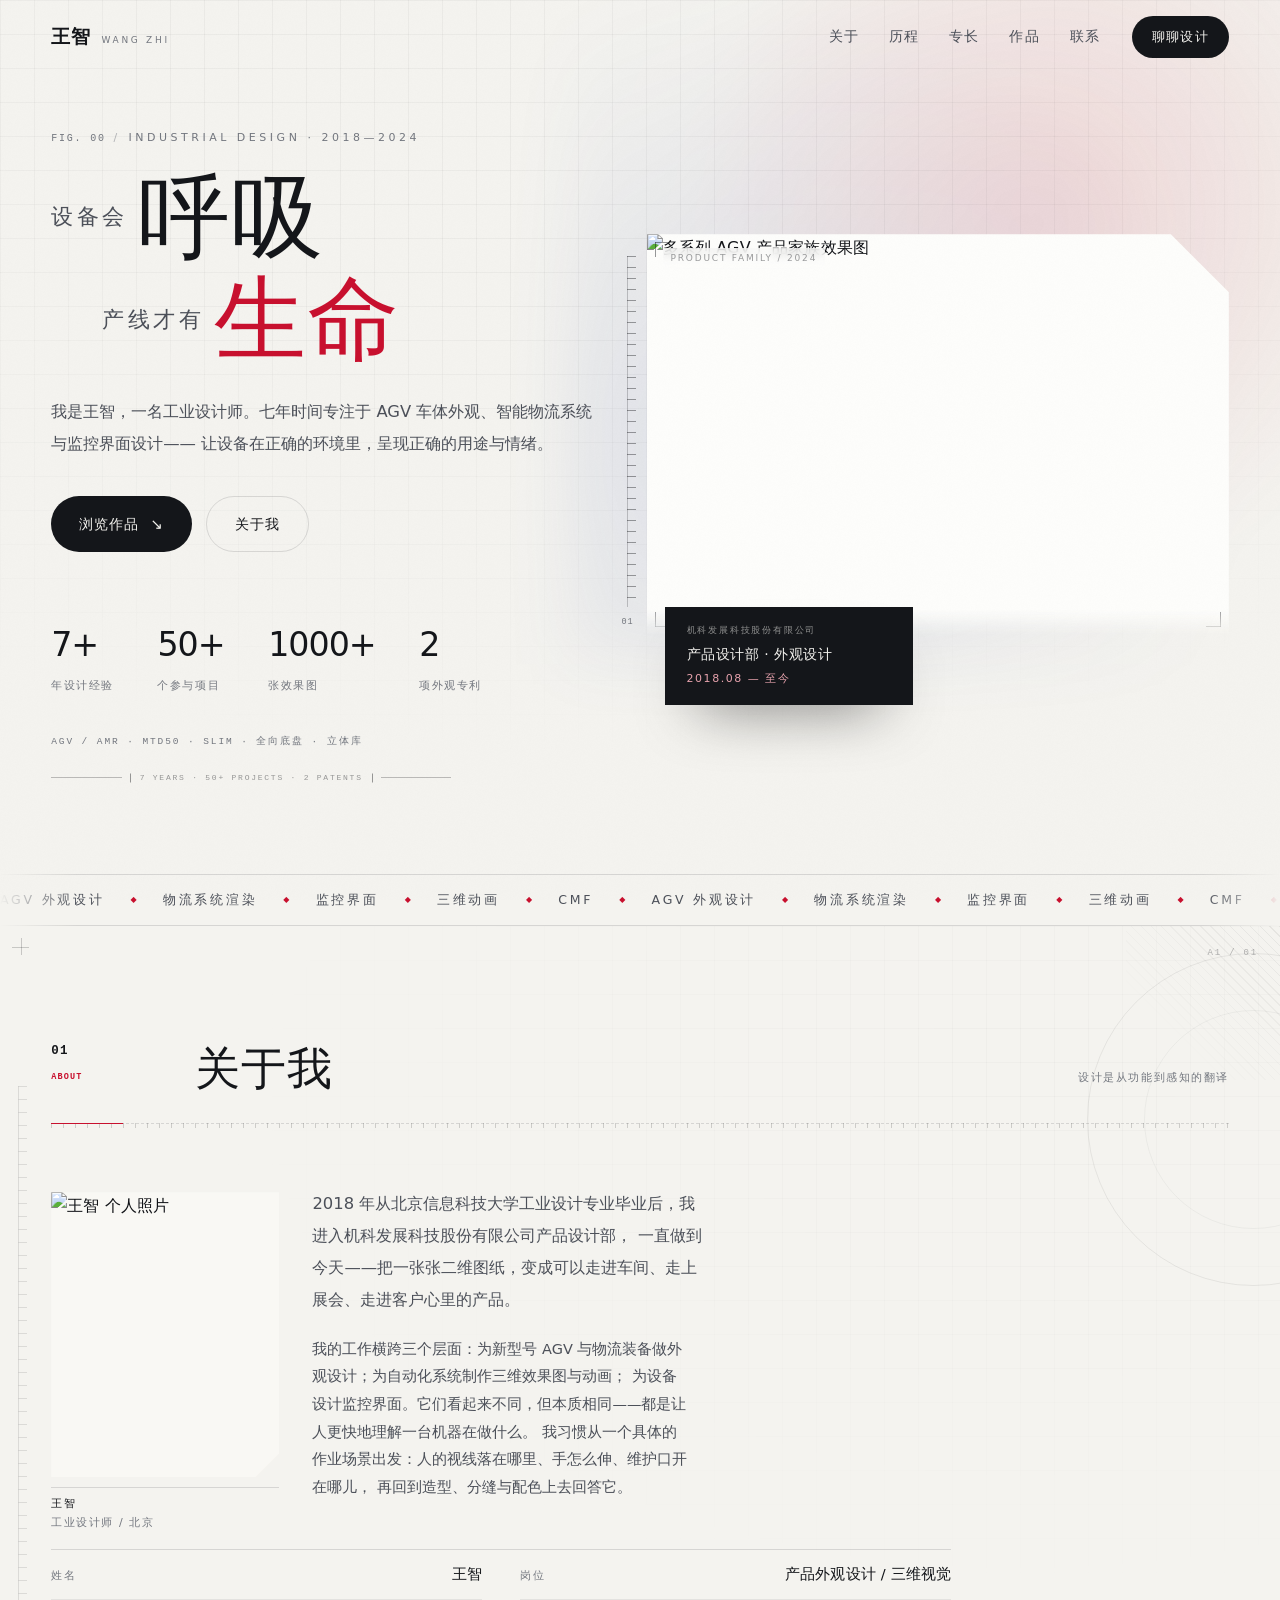
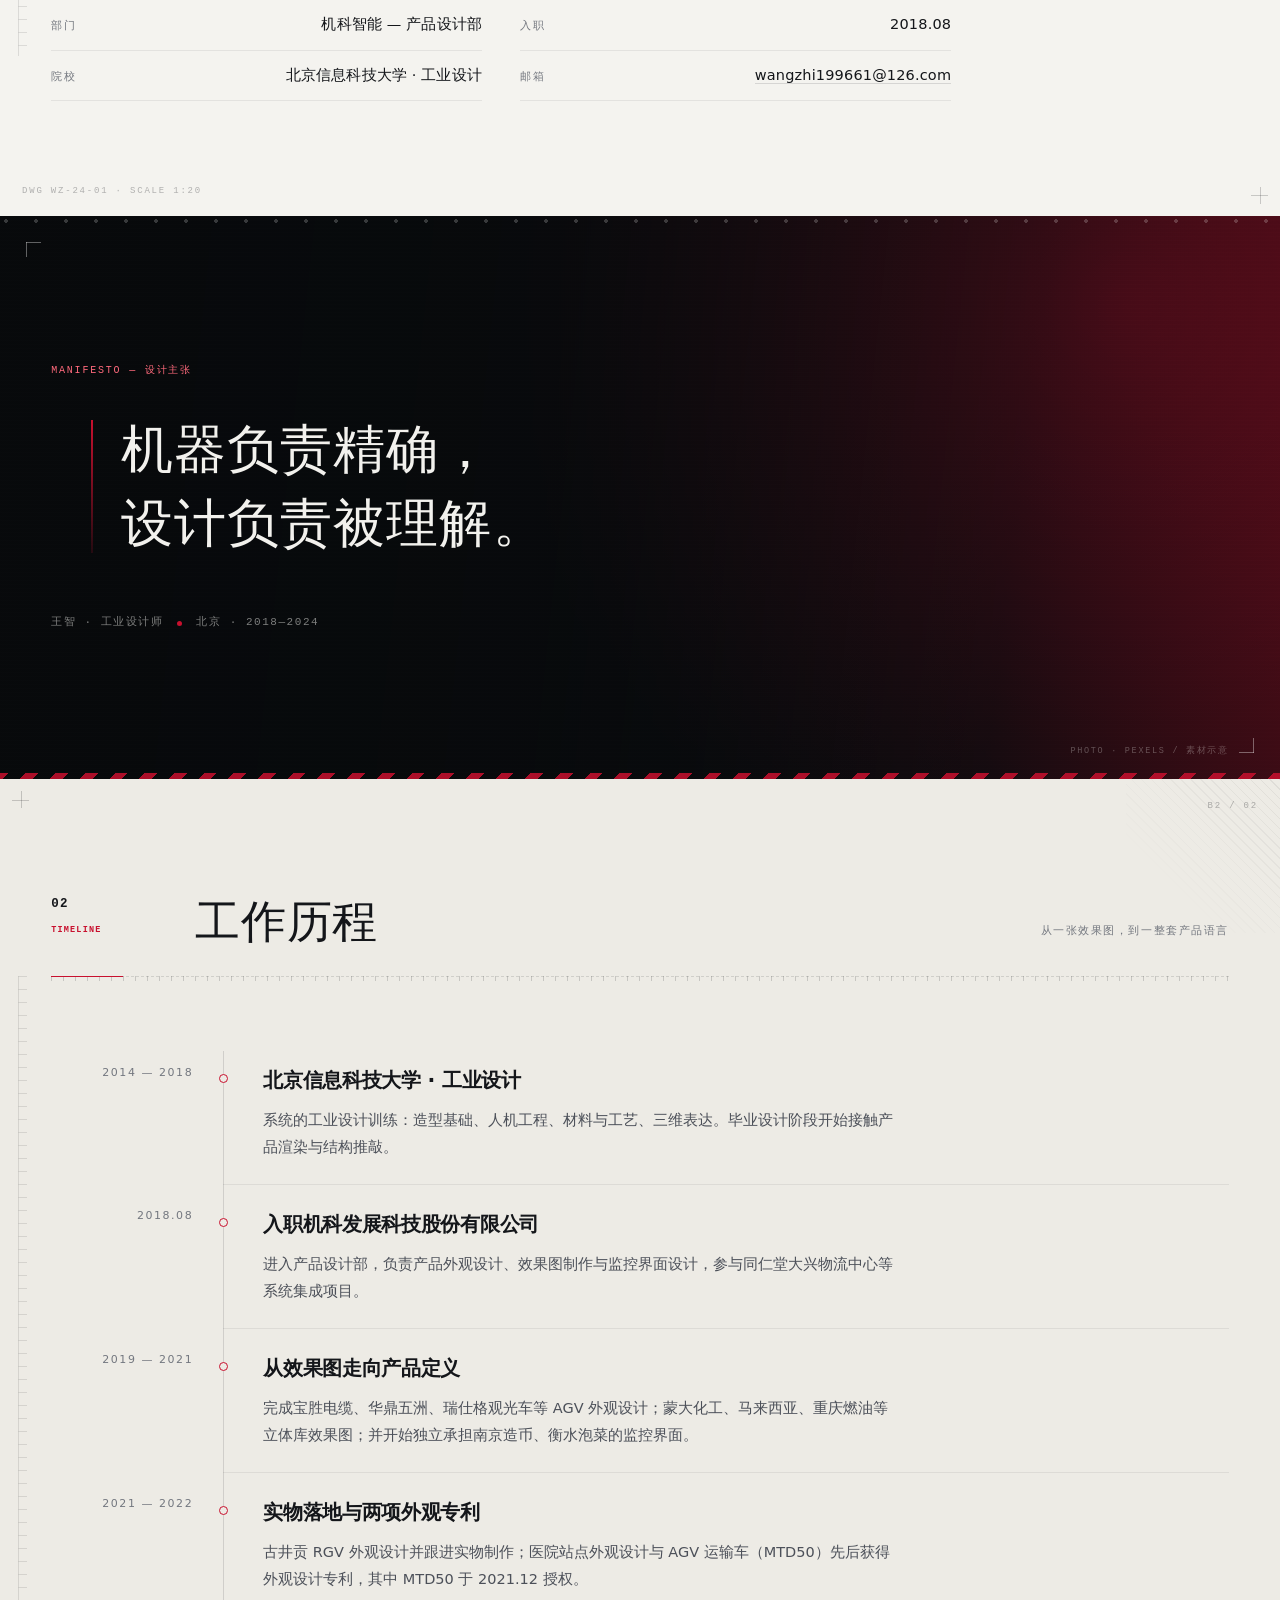
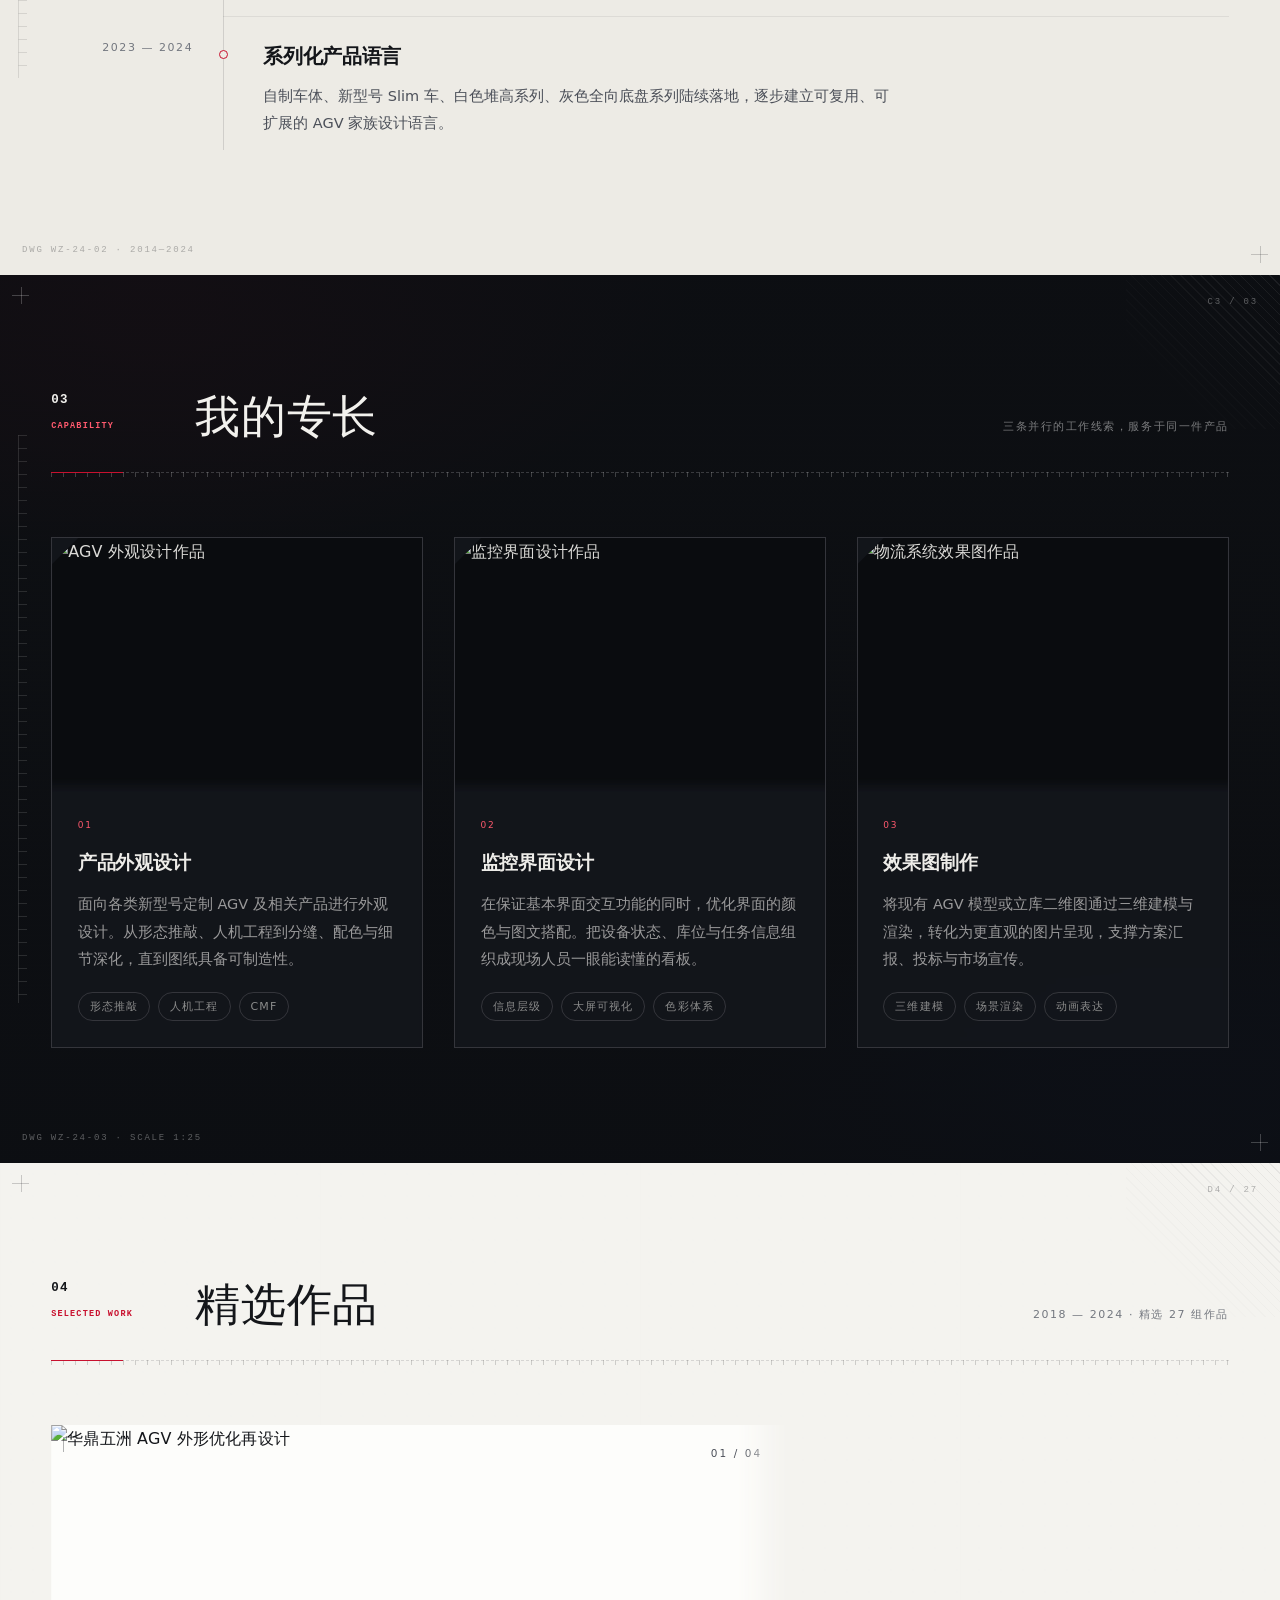
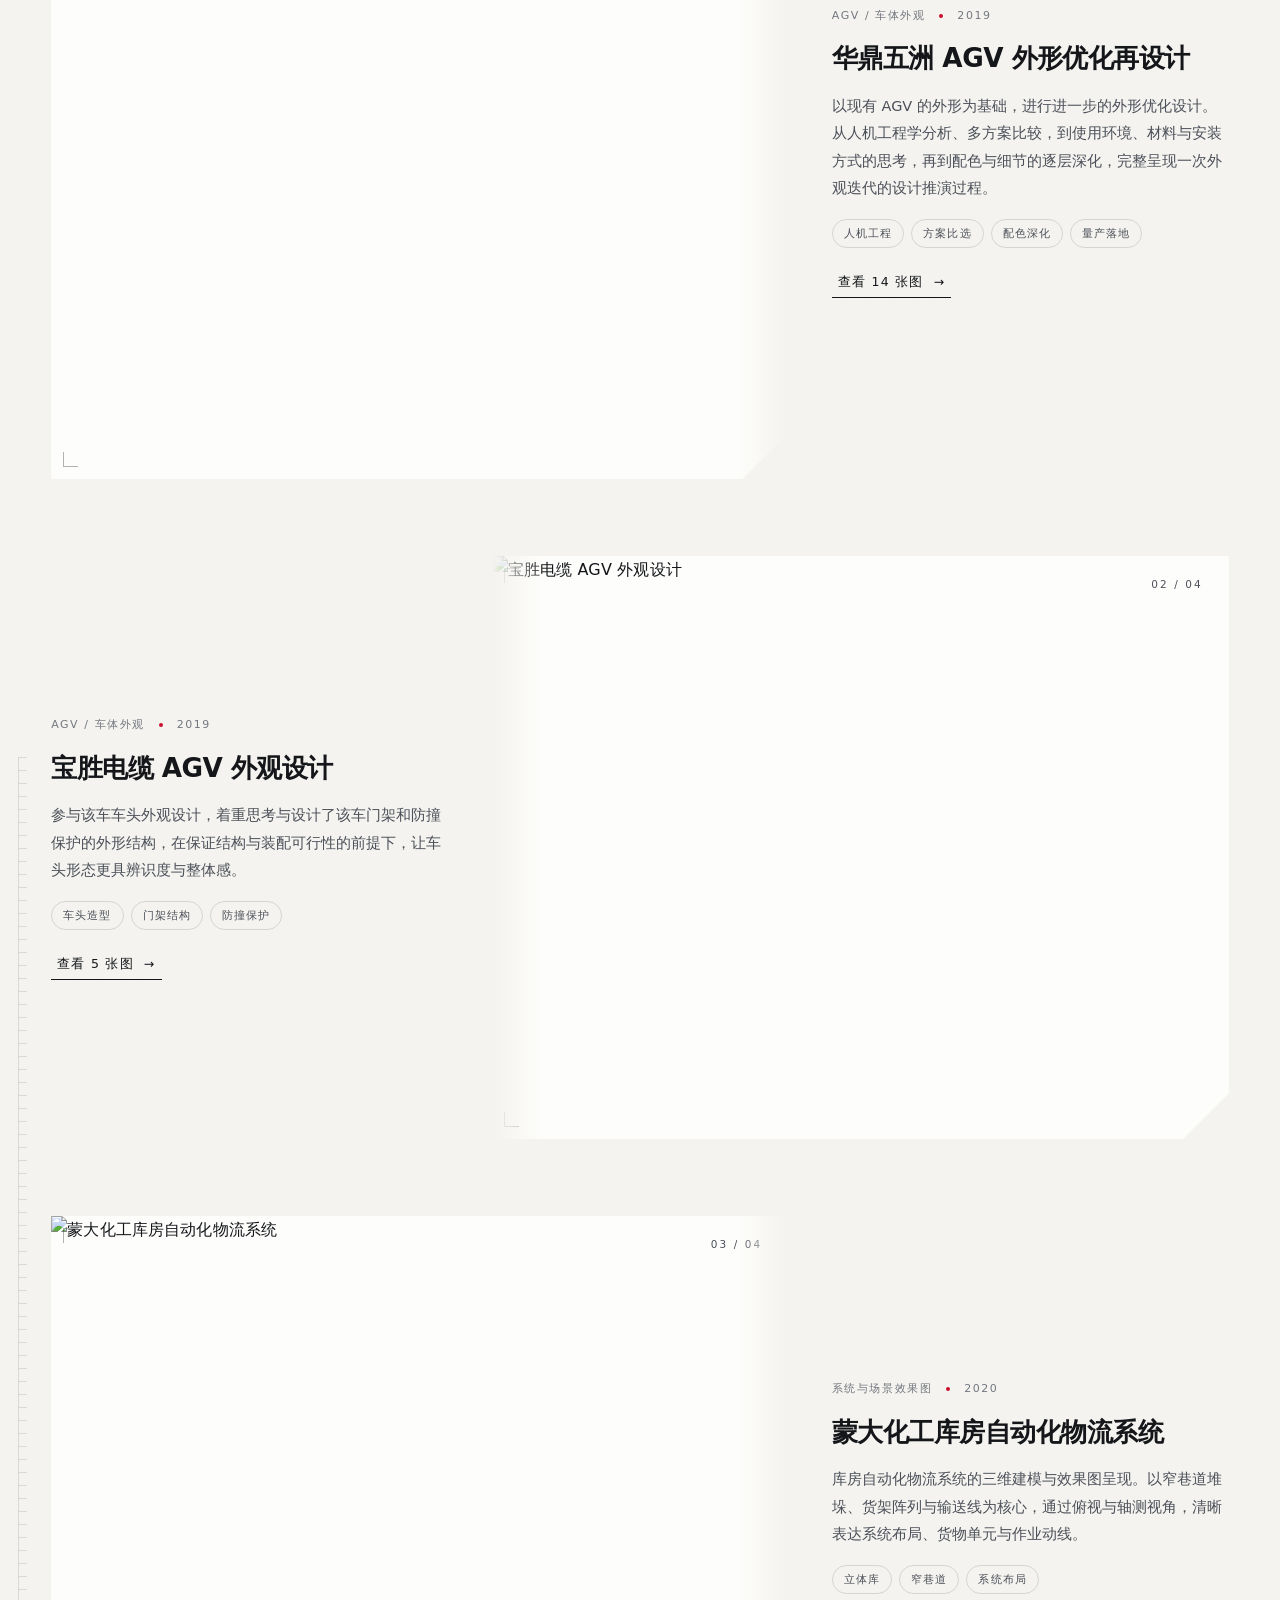
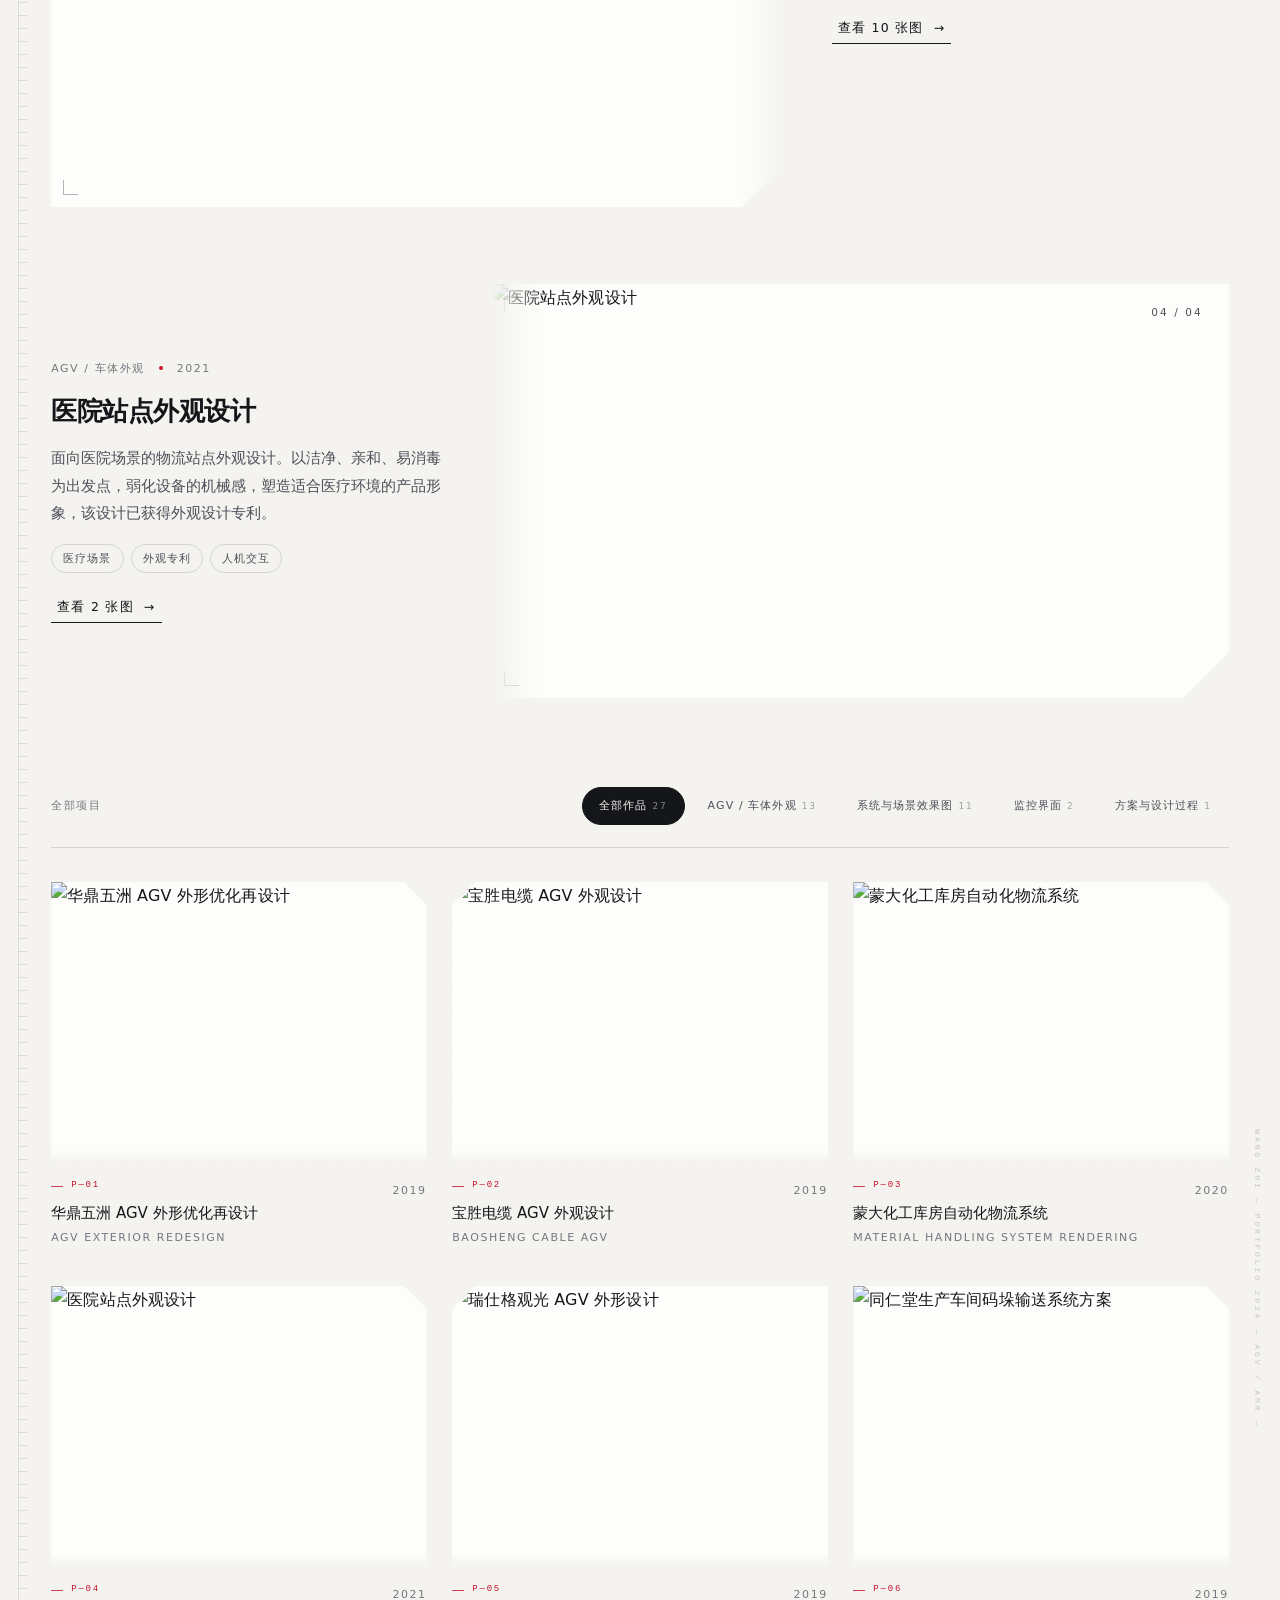
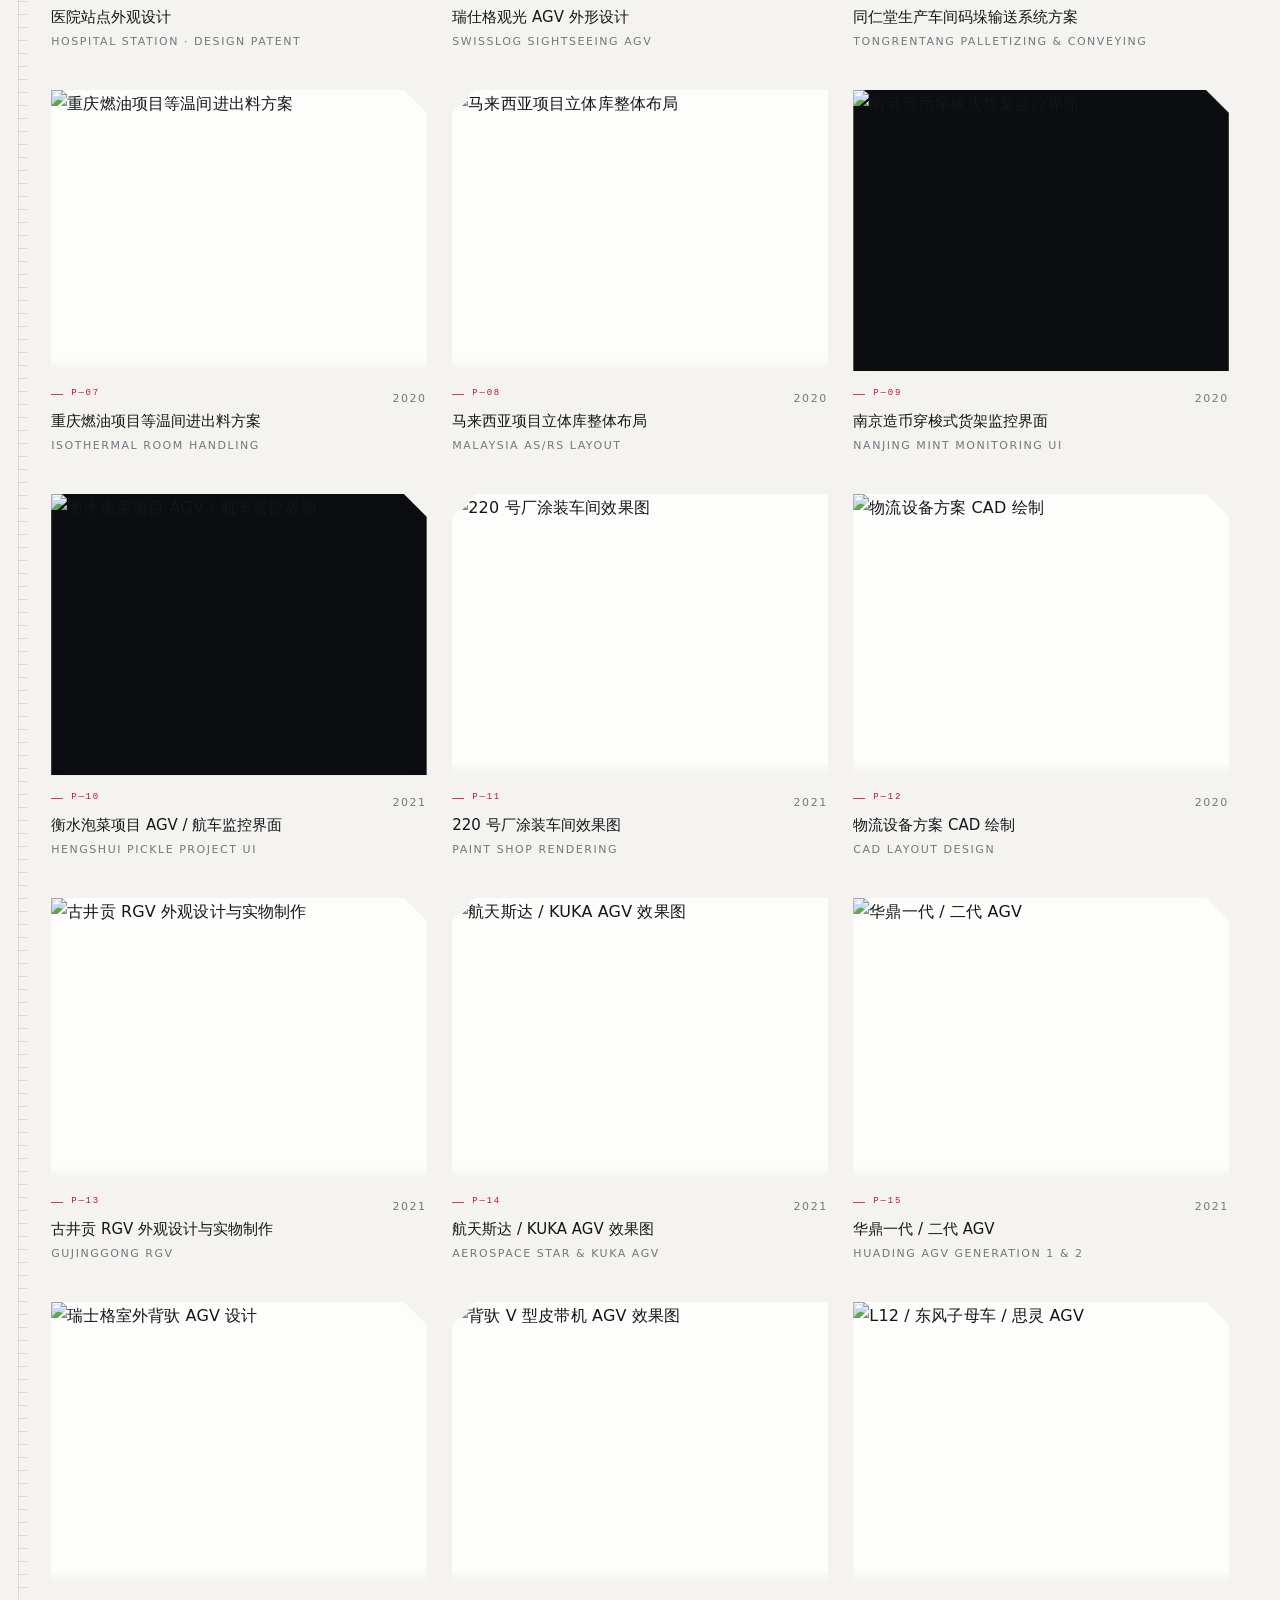
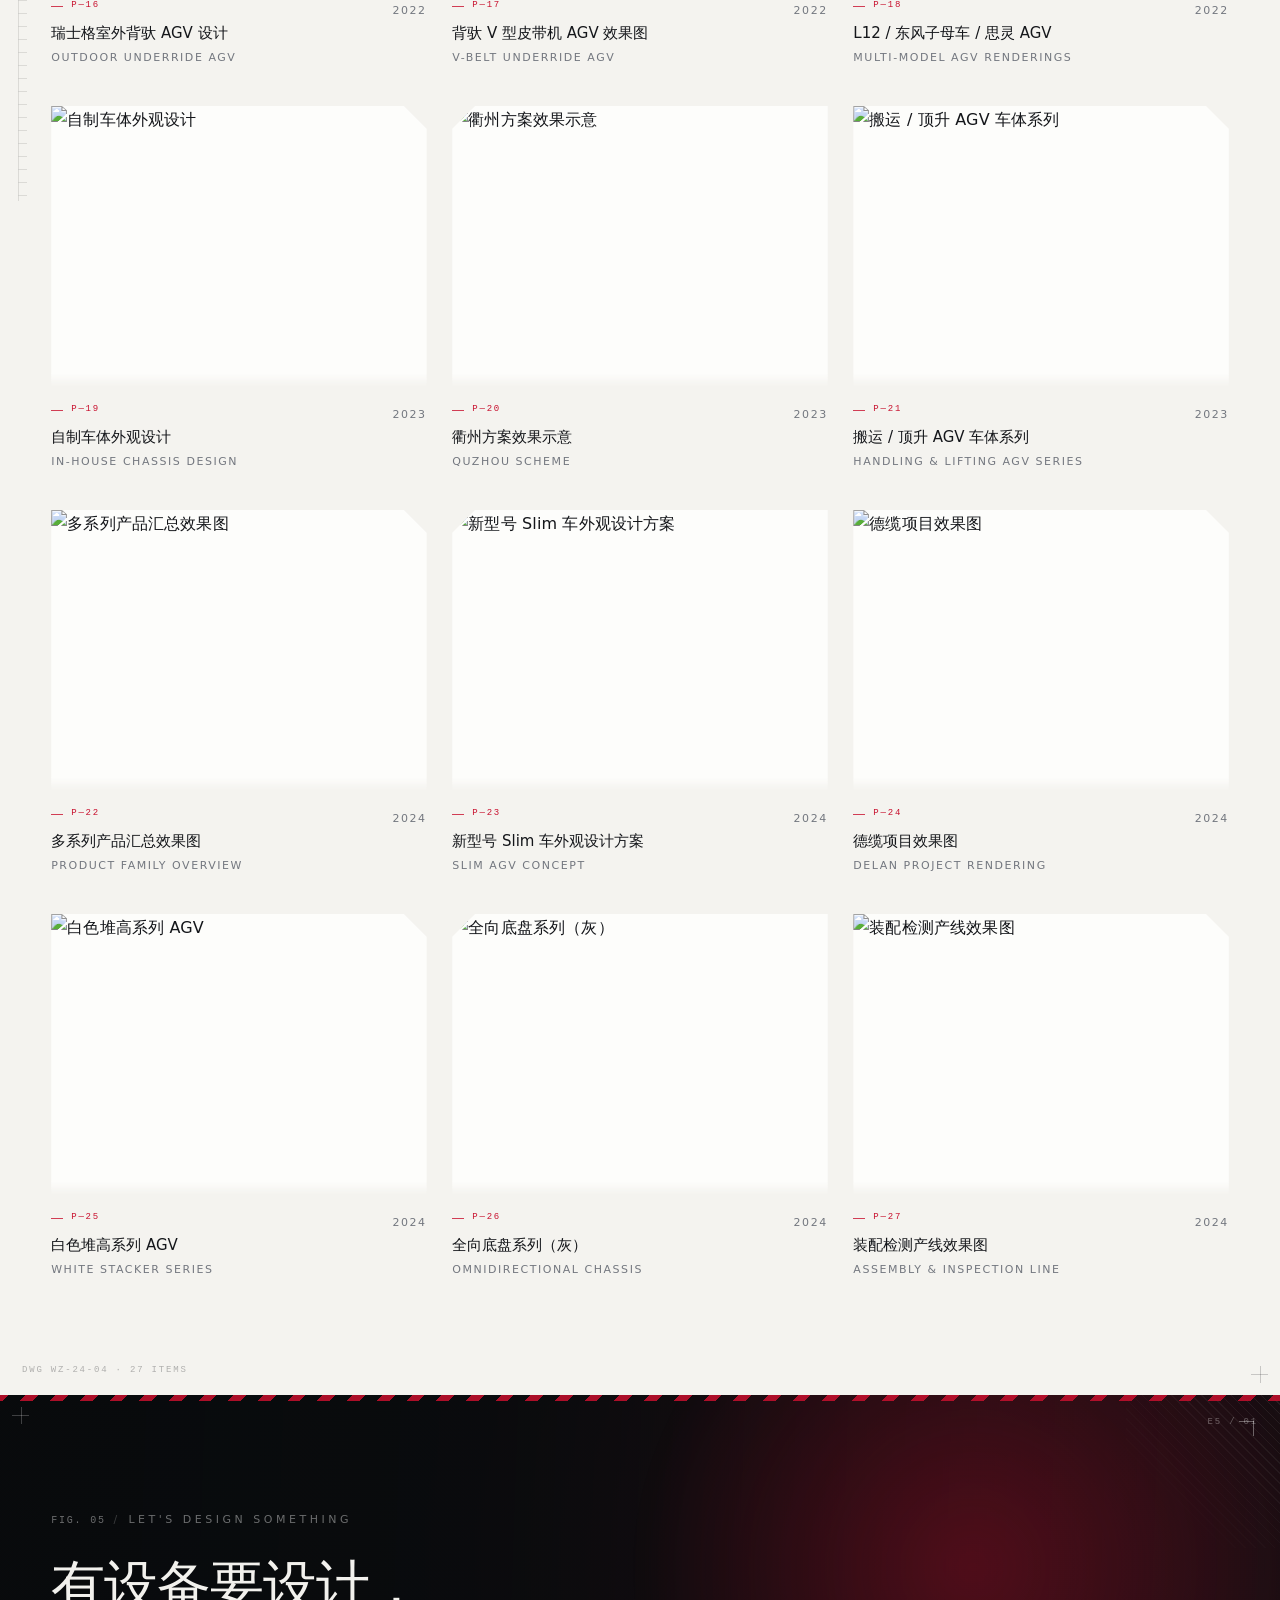
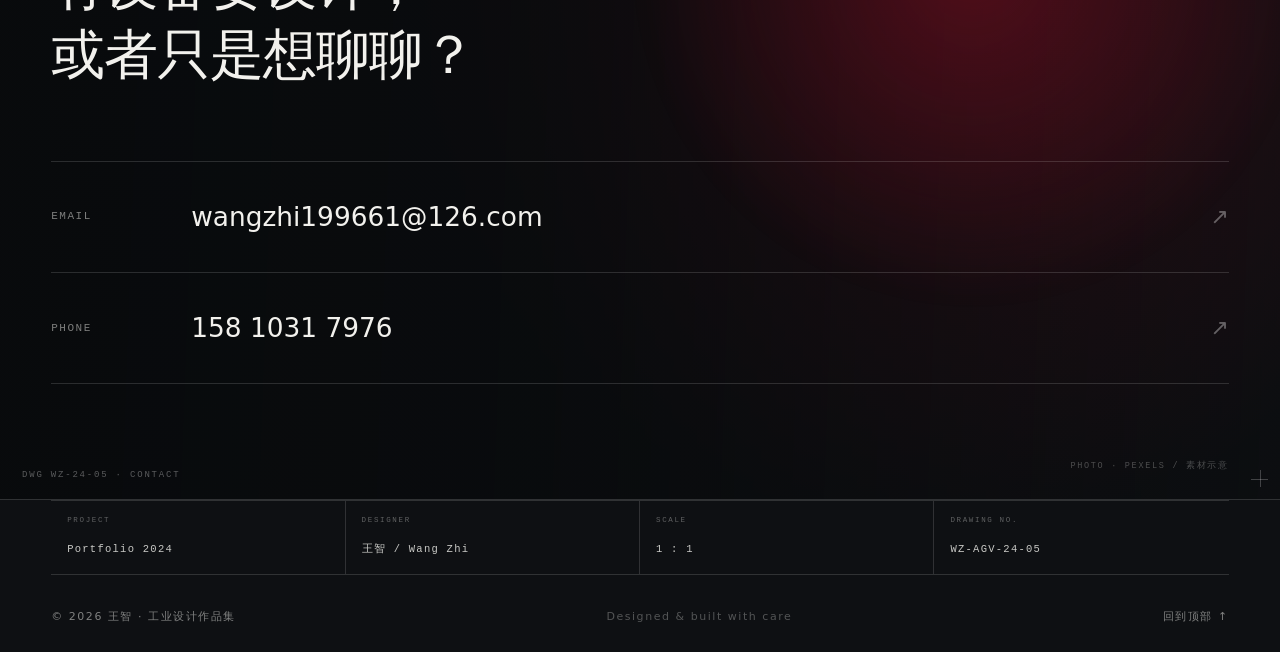
==== index.html @ a96cea94 "Add files via upload" ====
<!DOCTYPE html>
<html lang="zh-CN">
<head>
<meta charset="UTF-8" />
<meta name="viewport" content="width=device-width, initial-scale=1.0" />
<title>王智 · 工业设计作品集 | WANG ZHI PORTFOLIO</title>
<meta name="description" content="王智 — 工业设计 / AGV 产品外观设计 / 监控界面 / 三维效果图。2018—2024 年作品精选。" />
<meta name="theme-color" content="#F4F3EF" />
<meta name="color-scheme" content="light" />
<link rel="icon" href="assets/favicon.svg" type="image/svg+xml" />
<meta property="og:title" content="王智 · 工业设计作品集" />
<meta property="og:description" content="AGV 与智能物流装备的外观设计、监控界面与三维视觉表达。2018—2024 作品精选。" />
<meta property="og:type" content="website" />
<meta property="og:image" content="assets/img/hero.webp" />
<script type="application/ld+json">
{
  "@context": "https://schema.org",
  "@type": "Person",
  "name": "王智",
  "alternateName": "Wang Zhi",
  "jobTitle": "工业设计师",
  "email": "mailto:wangzhi199661@126.com",
  "telephone": "+86-158-1031-7976",
  "address": { "@type": "PostalAddress", "addressLocality": "北京", "addressCountry": "CN" },
  "alumniOf": "北京信息科技大学 工业设计",
  "worksFor": { "@type": "Organization", "name": "机科发展科技股份有限公司" },
  "knowsAbout": ["工业设计", "AGV 外观设计", "智能物流系统", "监控界面设计", "三维渲染"]
}
</script>
<link rel="preload" as="image" href="assets/img/hero.webp" />
<link rel="preload" as="font" type="font/woff2" href="assets/fonts/mashan-subset.woff2" crossorigin />
<link rel="stylesheet" href="styles.css?v=26" />
</head>
<body>

<a class="skip-link" href="#work">跳到作品</a>

<div class="progress" aria-hidden="true"><span id="progressBar"></span></div>

<!-- ================= NAV ================= -->
<header class="nav" id="nav">
  <div class="nav__inner">
    <a class="brand" href="#top" aria-label="王智 作品集 首页">
      <span class="brand__cn">王智</span>
      <span class="brand__en">WANG&nbsp;ZHI</span>
    </a>
    <nav class="nav__links" id="navLinks" aria-label="主导航">
      <a href="#about" data-nav>关于</a>
      <a href="#timeline" data-nav>历程</a>
      <a href="#capability" data-nav>专长</a>
      <a href="#work" data-nav>作品</a>
      <a href="#contact" data-nav>联系</a>
    </nav>
    <a class="nav__cta" href="mailto:wangzhi199661@126.com">聊聊设计</a>
    <button class="burger" id="burger" aria-label="打开菜单" aria-expanded="false" aria-controls="navLinks">
      <span></span><span></span>
    </button>
  </div>
</header>

<main id="top">

<!-- ================= HERO ================= -->
<section class="hero" id="hero">
  <div class="hero__glow" aria-hidden="true"></div>
  <div class="hero__blueprint" aria-hidden="true"></div>
  <div class="hero__grid container">
    <div class="hero__head">
      <p class="eyebrow reveal"><span class="mono">FIG. 00</span><span class="eyebrow__sep">/</span>Industrial Design · 2018—2024</p>
      <h1 class="hero__title reveal">
        <span class="hero__row">
          <span class="hero__small">设备会</span><span class="hero__big">呼吸</span>
        </span>
        <span class="hero__row hero__row--2">
          <span class="hero__small">产线才有</span><span class="hero__big hero__big--red">生命</span>
        </span>
      </h1>
    </div>

    <div class="hero__visual">
      <div class="hero__ruler" aria-hidden="true"></div>
      <div class="hero__frame reveal">
        <img src="assets/img/hero.webp" alt="多系列 AGV 产品家族效果图" fetchpriority="high" />
        <span class="hero__frameTag">Product Family / 2024</span>
        <span class="tick tick--tl" aria-hidden="true"></span>
        <span class="tick tick--bl" aria-hidden="true"></span>
        <span class="tick tick--br" aria-hidden="true"></span>
      </div>
      <div class="hero__card reveal">
        <span class="hero__cardTop">机科发展科技股份有限公司</span>
        <span class="hero__cardMain">产品设计部 · 外观设计</span>
        <span class="hero__cardBottom">2018.08 — 至今</span>
      </div>
    </div>

    <div class="hero__rest">
      <p class="hero__lead reveal">
        我是王智，一名工业设计师。七年时间专注于 AGV 车体外观、智能物流系统与监控界面设计——
        让设备在正确的环境里，呈现正确的用途与情绪。
      </p>
      <div class="hero__actions reveal">
        <a class="btn btn--solid" href="#work">浏览作品 <span class="btn__arrow">↘</span></a>
        <a class="btn btn--ghost" href="#about">关于我</a>
      </div>
      <dl class="hero__stats reveal">
        <div><dt>年设计经验</dt><dd data-count="7" data-plus="1">0</dd></div>
        <div><dt>个参与项目</dt><dd data-count="50" data-plus="1">0</dd></div>
        <div><dt>张效果图</dt><dd data-count="1000" data-plus="1">0</dd></div>
        <div><dt>项外观专利</dt><dd data-count="2">0</dd></div>
      </dl>
      <p class="hero__spec reveal mono">AGV / AMR · MTD50 · SLIM · 全向底盘 · 立体库</p>
      <div class="dim reveal" aria-hidden="true">
        <span class="mono">7 Years · 50+ Projects · 2 Patents</span>
      </div>
    </div>
  </div>

  <div class="hero__marquee" aria-hidden="true">
    <div class="marquee__track">
      <span>AGV 外观设计</span><i>◆</i><span>物流系统渲染</span><i>◆</i><span>监控界面</span><i>◆</i><span>三维动画</span><i>◆</i><span>CMF</span><i>◆</i>
      <span>AGV 外观设计</span><i>◆</i><span>物流系统渲染</span><i>◆</i><span>监控界面</span><i>◆</i><span>三维动画</span><i>◆</i><span>CMF</span><i>◆</i>
    </div>
  </div>
</section>

<!-- ================= ABOUT ================= -->
<section class="section about" id="about">
  <div class="tech" aria-hidden="true">
    <span class="tech__ruler"></span>
    <span class="tech__reg tech__reg--tl"></span>
    <span class="tech__reg tech__reg--br"></span>
    <span class="tech__hatch"></span>
    <span class="tech__zone">A1 / 01</span>
    <span class="tech__dwg">DWG WZ-24-01 · SCALE 1:20</span>
  </div>
  <div class="container">
    <header class="sec-head reveal">
      <span class="sec-head__idx"><b>01</b>About</span>
      <h2>关于我</h2>
      <p class="sec-head__sub">设计是从功能到感知的翻译</p>
    </header>

    <div class="about__body">
      <figure class="about__portrait reveal">
        <img src="assets/img/portrait.webp" alt="王智 个人照片" width="1200" height="1500" loading="lazy" />
        <figcaption class="about__portraitCap">
          <span>王智</span>
          <span>工业设计师 / 北京</span>
        </figcaption>
      </figure>

      <p class="about__lead reveal">
        2018 年从北京信息科技大学工业设计专业毕业后，我进入机科发展科技股份有限公司产品设计部，
        一直做到今天——把一张张二维图纸，变成可以走进车间、走上展会、走进客户心里的产品。
      </p>

      <p class="about__text reveal">
        我的工作横跨三个层面：为新型号 AGV 与物流装备做外观设计；为自动化系统制作三维效果图与动画；
        为设备设计监控界面。它们看起来不同，但本质相同——都是让人更快地理解一台机器在做什么。
        我习惯从一个具体的作业场景出发：人的视线落在哪里、手怎么伸、维护口开在哪儿，
        再回到造型、分缝与配色上去回答它。
      </p>

      <dl class="about__facts reveal">
        <div><dt>姓名</dt><dd>王智</dd></div>
        <div><dt>岗位</dt><dd>产品外观设计 / 三维视觉</dd></div>
        <div><dt>部门</dt><dd>机科智能 — 产品设计部</dd></div>
        <div><dt>入职</dt><dd>2018.08</dd></div>
        <div><dt>院校</dt><dd>北京信息科技大学 · 工业设计</dd></div>
        <div><dt>邮箱</dt><dd><a href="mailto:wangzhi199661@126.com">wangzhi199661@126.com</a></dd></div>
      </dl>
    </div>
  </div>
</section>

<!-- ================= MANIFESTO BAND ================= -->
<section class="band" id="manifesto" aria-label="设计主张">
  <div class="band__bg" aria-hidden="true"></div>
  <div class="band__veil" aria-hidden="true"></div>
  <div class="band__scan" aria-hidden="true"></div>
  <div class="band__rivets" aria-hidden="true"></div>
  <div class="container band__inner">
    <p class="band__label mono reveal">Manifesto — 设计主张</p>
    <blockquote class="reveal">
      机器负责精确，<br />设计负责被理解。
    </blockquote>
    <div class="band__meta reveal">
      <span>王智 · 工业设计师</span>
      <span class="band__dot" aria-hidden="true"></span>
      <span>北京 · 2018—2024</span>
    </div>
  </div>
  <span class="tick tick--tl tick--light" aria-hidden="true"></span>
  <span class="tick tick--br tick--light" aria-hidden="true"></span>
  <div class="hazard" aria-hidden="true"></div>
  <p class="band__credit">PHOTO · PEXELS / 素材示意</p>
</section>

<!-- ================= TIMELINE ================= -->
<section class="section timeline" id="timeline">
  <div class="tech" aria-hidden="true">
    <span class="tech__ruler"></span>
    <span class="tech__reg tech__reg--tl"></span>
    <span class="tech__reg tech__reg--br"></span>
    <span class="tech__hatch"></span>
    <span class="tech__zone">B2 / 02</span>
    <span class="tech__dwg">DWG WZ-24-02 · 2014—2024</span>
  </div>
  <div class="timeline__bg" aria-hidden="true"></div>
  <div class="container">
    <header class="sec-head reveal">
      <span class="sec-head__idx"><b>02</b>Timeline</span>
      <h2>工作历程</h2>
      <p class="sec-head__sub">从一张效果图，到一整套产品语言</p>
    </header>

    <ol class="tl">
      <li class="tl__item reveal">
        <span class="tl__year">2014 — 2018</span>
        <div class="tl__body">
          <h3>北京信息科技大学 · 工业设计</h3>
          <p>系统的工业设计训练：造型基础、人机工程、材料与工艺、三维表达。毕业设计阶段开始接触产品渲染与结构推敲。</p>
        </div>
      </li>
      <li class="tl__item reveal">
        <span class="tl__year">2018.08</span>
        <div class="tl__body">
          <h3>入职机科发展科技股份有限公司</h3>
          <p>进入产品设计部，负责产品外观设计、效果图制作与监控界面设计，参与同仁堂大兴物流中心等系统集成项目。</p>
        </div>
      </li>
      <li class="tl__item reveal">
        <span class="tl__year">2019 — 2021</span>
        <div class="tl__body">
          <h3>从效果图走向产品定义</h3>
          <p>完成宝胜电缆、华鼎五洲、瑞仕格观光车等 AGV 外观设计；蒙大化工、马来西亚、重庆燃油等立体库效果图；并开始独立承担南京造币、衡水泡菜的监控界面。</p>
        </div>
      </li>
      <li class="tl__item reveal">
        <span class="tl__year">2021 — 2022</span>
        <div class="tl__body">
          <h3>实物落地与两项外观专利</h3>
          <p>古井贡 RGV 外观设计并跟进实物制作；医院站点外观设计与 AGV 运输车（MTD50）先后获得外观设计专利，其中 MTD50 于 2021.12 授权。</p>
        </div>
      </li>
      <li class="tl__item reveal">
        <span class="tl__year">2023 — 2024</span>
        <div class="tl__body">
          <h3>系列化产品语言</h3>
          <p>自制车体、新型号 Slim 车、白色堆高系列、灰色全向底盘系列陆续落地，逐步建立可复用、可扩展的 AGV 家族设计语言。</p>
        </div>
      </li>
    </ol>
  </div>
</section>

<!-- ================= CAPABILITY ================= -->
<section class="section capability" id="capability">
  <div class="tech tech--light" aria-hidden="true">
    <span class="tech__ruler"></span>
    <span class="tech__reg tech__reg--tl"></span>
    <span class="tech__reg tech__reg--br"></span>
    <span class="tech__hatch"></span>
    <span class="tech__zone">C3 / 03</span>
    <span class="tech__dwg">DWG WZ-24-03 · SCALE 1:25</span>
  </div>
  <div class="capability__bg" aria-hidden="true"></div>
  <div class="capability__scan" aria-hidden="true"></div>
  <div class="container">
    <header class="sec-head sec-head--light reveal">
      <span class="sec-head__idx"><b>03</b>Capability</span>
      <h2>我的专长</h2>
      <p class="sec-head__sub">三条并行的工作线索，服务于同一件产品</p>
    </header>

    <div class="caps">
      <article class="cap reveal">
        <div class="cap__media">
          <img src="assets/img/s26_05.webp" alt="AGV 外观设计作品" loading="lazy" />
        </div>
        <div class="cap__body">
          <span class="cap__num">01</span>
          <h3>产品外观设计</h3>
          <p>面向各类新型号定制 AGV 及相关产品进行外观设计。从形态推敲、人机工程到分缝、配色与细节深化，直到图纸具备可制造性。</p>
          <ul class="cap__tags"><li>形态推敲</li><li>人机工程</li><li>CMF</li></ul>
        </div>
      </article>

      <article class="cap reveal">
        <div class="cap__media cap__media--contain">
          <img src="assets/img/s19_04.webp" alt="监控界面设计作品" loading="lazy" />
        </div>
        <div class="cap__body">
          <span class="cap__num">02</span>
          <h3>监控界面设计</h3>
          <p>在保证基本界面交互功能的同时，优化界面的颜色与图文搭配。把设备状态、库位与任务信息组织成现场人员一眼能读懂的看板。</p>
          <ul class="cap__tags"><li>信息层级</li><li>大屏可视化</li><li>色彩体系</li></ul>
        </div>
      </article>

      <article class="cap reveal">
        <div class="cap__media">
          <img src="assets/img/s15_02.webp" alt="物流系统效果图作品" loading="lazy" />
        </div>
        <div class="cap__body">
          <span class="cap__num">03</span>
          <h3>效果图制作</h3>
          <p>将现有 AGV 模型或立库二维图通过三维建模与渲染，转化为更直观的图片呈现，支撑方案汇报、投标与市场宣传。</p>
          <ul class="cap__tags"><li>三维建模</li><li>场景渲染</li><li>动画表达</li></ul>
        </div>
      </article>
    </div>
  </div>
</section>

<!-- ================= WORK ================= -->
<section class="section work" id="work">
  <div class="tech" aria-hidden="true">
    <span class="tech__ruler"></span>
    <span class="tech__reg tech__reg--tl"></span>
    <span class="tech__reg tech__reg--br"></span>
    <span class="tech__hatch"></span>
    <span class="tech__zone">D4 / 27</span>
    <span class="tech__dwg">DWG WZ-24-04 · 27 ITEMS</span>
  </div>
  <div class="work__bg" aria-hidden="true"></div>
  <div class="container">
    <header class="sec-head reveal">
      <span class="sec-head__idx"><b>04</b>Selected Work</span>
      <h2>精选作品</h2>
      <p class="sec-head__sub">2018 — 2024 · 精选 27 组作品</p>
    </header>

    <!-- Featured -->
    <div class="featured" id="featured"></div>

    <!-- All projects -->
    <div class="work__bar reveal">
      <h3 class="work__barTitle">全部项目</h3>
      <div class="filters" id="filters" role="group" aria-label="作品分类"></div>
    </div>
    <div class="grid" id="grid"></div>
  </div>
</section>

<!-- ================= CONTACT ================= -->
<section class="section contact" id="contact">
  <div class="tech tech--light" aria-hidden="true">
    <span class="tech__reg tech__reg--tl"></span>
    <span class="tech__reg tech__reg--br"></span>
    <span class="tech__hatch"></span>
    <span class="tech__zone">E5 / 01</span>
    <span class="tech__dwg">DWG WZ-24-05 · CONTACT</span>
  </div>
  <div class="contact__bg" aria-hidden="true"></div>
  <div class="contact__veil" aria-hidden="true"></div>
  <div class="hazard hazard--top" aria-hidden="true"></div>
  <div class="container">
    <p class="eyebrow reveal"><span class="mono">FIG. 05</span><span class="eyebrow__sep">/</span>Let's design something</p>
    <h2 class="contact__title reveal">有设备要设计，<br />或者只是想聊聊？</h2>
    <div class="contact__rows">
      <a class="contact__row reveal" href="mailto:wangzhi199661@126.com">
        <span class="contact__label mono">Email</span>
        <span class="contact__value">wangzhi199661@126.com</span>
        <span class="contact__arrow">↗</span>
      </a>
      <a class="contact__row reveal" href="tel:15810317976">
        <span class="contact__label mono">Phone</span>
        <span class="contact__value">158 1031 7976</span>
        <span class="contact__arrow">↗</span>
      </a>
    </div>
  </div>
  <span class="tick tick--tr tick--light" aria-hidden="true"></span>
  <p class="contact__credit">PHOTO · PEXELS / 素材示意</p>
</section>

</main>

<footer class="footer">
  <div class="container">
    <div class="stamp" aria-hidden="true">
      <div><span>Project</span><b>Portfolio 2024</b></div>
      <div><span>Designer</span><b>王智 / Wang Zhi</b></div>
      <div><span>Scale</span><b>1 : 1</b></div>
      <div><span>Drawing No.</span><b>WZ-AGV-24-05</b></div>
    </div>
    <div class="footer__inner">
      <span>© <span id="year"></span> 王智 · 工业设计作品集</span>
      <span class="footer__note">Designed &amp; built with care</span>
      <a href="#top" class="footer__top">回到顶部 ↑</a>
    </div>
  </div>
</footer>

<!-- ================= LIGHTBOX ================= -->
<div class="lb" id="lightbox" role="dialog" aria-modal="true" aria-labelledby="lbTitle" aria-describedby="lbDesc" hidden>
  <div class="lb__top">
    <div class="lb__meta">
      <span class="lb__cat" id="lbCat"></span>
      <h3 class="lb__title" id="lbTitle"></h3>
      <p class="lb__desc" id="lbDesc"></p>
    </div>
    <div class="lb__tools">
      <span class="lb__counter" id="lbCounter" aria-live="polite">1 / 1</span>
      <a class="lb__download" id="lbDownload" href="#" download aria-label="下载这一张">↓</a>
      <button class="lb__close" id="lbClose" aria-label="关闭（Esc）">✕</button>
    </div>
  </div>
  <div class="lb__stage" id="lbStage">
    <button class="lb__nav lb__nav--prev" id="lbPrev" aria-label="上一张（←）">‹</button>
    <figure class="lb__figure">
      <img id="lbImg" src="" alt="" />
      <figcaption id="lbCaption"></figcaption>
    </figure>
    <button class="lb__nav lb__nav--next" id="lbNext" aria-label="下一张（→）">›</button>
  </div>
  <div class="lb__thumbs" id="lbThumbs" aria-label="缩略图"></div>
</div>

<noscript>
  <div style="position:fixed;inset:0;z-index:400;display:grid;place-items:center;background:#F4F3EF;color:#14161A;padding:32px;text-align:center;font:14px/1.9 'PingFang SC','Microsoft YaHei',sans-serif">
    <p>这个作品集需要开启 JavaScript 才能浏览作品图集。<br />请启用后刷新，或直接联系王智：wangzhi199661@126.com</p>
  </div>
</noscript>

<script src="data.js?v=26" defer></script>
<script src="app.js?v=26" defer></script>
</body>
</html>
---- styles.css ----
/* =========================================================
   王智 · 工业设计作品集 — 样式表
   Palette derived from the source deck: paper / ink / red / blue
   ========================================================= */

:root{
  /* ---- palette（取自原 PPT 的企业视觉）---- */
  --paper:#F4F3EF;
  --paper-2:#EDEBE5;
  --white:#FDFDFB;
  --ink:#14161A;
  --ink-2:#4C5059;
  --ink-3:#73777F;
  --red:#C8102E;
  --red-deep:#9E0A22;
  --blue:#1B3EA8;
  --dark:#0E1013;
  --dark-2:#15181D;
  --line:rgba(20,22,26,.13);
  --line-soft:rgba(20,22,26,.07);
  --line-dark:rgba(255,255,255,.14);

  /* ---- type faces ---- */
  --sans:"PingFang SC","HarmonyOS Sans SC","Source Han Sans SC","Noto Sans SC","Microsoft YaHei",system-ui,-apple-system,"Segoe UI",sans-serif;
  --serif:"Songti SC","Source Han Serif SC","Noto Serif SC",Georgia,"Times New Roman",serif;
  --brush:"MaShan","STXingkai","华文行楷","Kaiti SC","KaiTi",var(--serif);
  --hei:"FZLanTingHeiS-R-GB","FZLanTingHeiS-DB-GB","方正兰亭黑","FZLanTingHei",
       "PingFang SC","HarmonyOS Sans SC","Source Han Sans SC","Noto Sans SC",
       "Microsoft YaHei",sans-serif;
  --mono:ui-monospace,"SFMono-Regular","Cascadia Mono",Consolas,"Liberation Mono",monospace;

  /* ---- type scale（全站四档）---- */
  --fs-lead:clamp(1rem,1.28vw,1.1875rem);
  --fs-body:14.5px;
  --fs-caption:11px;
  --fs-micro:9px;
  --lh-body:1.9;
  --lh-lead:1.95;
  --c-body:#4C5059;
  --c-sub:#73777F;
  --c-label:#8B8F98;

  /* ---- layout ---- */
  --container:1320px;
  --gutter:clamp(20px,4vw,56px);
  --nav-h:74px;
  --ease:cubic-bezier(.22,.7,.24,1);
}

*,*::before,*::after{box-sizing:border-box}
html{scroll-behavior:smooth;-webkit-text-size-adjust:100%}
body{
  margin:0;background:var(--paper);color:var(--ink);
  font-family:var(--sans);font-weight:400;
  font-size:16px;line-height:1.75;
  letter-spacing:.01em;
  -webkit-font-smoothing:antialiased;
  overflow-x:hidden;
}
/* fine paper grain */
body::after{
  content:"";position:fixed;inset:0;z-index:998;pointer-events:none;opacity:.38;
  background-image:url("data:image/svg+xml;charset=utf-8,%3Csvg xmlns='http://www.w3.org/2000/svg' width='140' height='140'%3E%3Cfilter id='n'%3E%3CfeTurbulence type='fractalNoise' baseFrequency='.85' numOctaves='3' stitchTiles='stitch'/%3E%3CfeColorMatrix type='saturate' values='0'/%3E%3C/filter%3E%3Crect width='140' height='140' filter='url(%23n)' opacity='.055'/%3E%3C/svg%3E");
  mix-blend-mode:multiply;
}
body.is-locked{overflow:hidden}
img{max-width:100%;display:block}
a{color:inherit;text-decoration:none}
button{font:inherit;color:inherit;background:none;border:0;cursor:pointer}
h1,h2,h3,h4,p,dl,dd,figure,ul,ol{margin:0;padding:0}
ul,ol{list-style:none}
::selection{background:var(--red);color:#fff}

.container{width:100%;max-width:var(--container);margin-inline:auto;padding-inline:var(--gutter)}

/* ---------- scroll progress ---------- */
.progress{position:fixed;inset:0 0 auto 0;height:2px;z-index:120;background:transparent}
.progress span{display:block;height:100%;width:0;background:var(--red);transition:width .1s linear}

/* ---------- typography helpers ---------- */
.eyebrow{
  font-size:11px;letter-spacing:.32em;text-transform:uppercase;
  color:var(--ink-3);font-weight:500;
}

/* =========================================================
   NAV
   ========================================================= */
.nav{
  position:fixed;top:0;left:0;right:0;z-index:100;
  transition:background .45s var(--ease),box-shadow .45s var(--ease),border-color .45s var(--ease);
  border-bottom:1px solid transparent;
}
.nav.is-stuck{
  background:rgba(244,243,239,.82);
  backdrop-filter:blur(14px) saturate(1.2);
  -webkit-backdrop-filter:blur(14px) saturate(1.2);
  border-bottom-color:var(--line-soft);
}
.nav__inner{
  max-width:var(--container);margin-inline:auto;padding:0 var(--gutter);
  height:74px;display:flex;align-items:center;gap:32px;
}
.brand{display:flex;align-items:baseline;gap:10px;margin-right:auto}
.brand__cn{font-size:19px;font-weight:600;letter-spacing:.06em}
.brand__en{font-size:9px;letter-spacing:.3em;color:var(--ink-3);font-weight:500}
.nav__links{display:flex;align-items:center;gap:30px}
.nav__links a{
  position:relative;font-size:13.5px;letter-spacing:.08em;color:var(--ink-2);
  padding:6px 0;transition:color .3s var(--ease);
}
.nav__links a::after{
  content:"";position:absolute;left:0;bottom:0;width:100%;height:1px;
  background:var(--red);transform:scaleX(0);transform-origin:left;
  transition:transform .45s var(--ease);
}
.nav__links a:hover,.nav__links a.is-active{color:var(--ink)}
.nav__links a:hover::after,.nav__links a.is-active::after{transform:scaleX(1)}
.nav__cta{
  font-size:12.5px;letter-spacing:.1em;padding:10px 20px;border-radius:100px;
  background:var(--ink);color:var(--paper);transition:background .3s var(--ease),transform .3s var(--ease);
}
.nav__cta:hover{background:var(--red);transform:translateY(-1px)}
.burger{display:none;width:40px;height:40px;position:relative;margin-left:4px}
.burger span{
  position:absolute;left:9px;width:22px;height:1.5px;background:var(--ink);
  transition:transform .35s var(--ease),opacity .3s;
}
.burger span:nth-child(1){top:16px}
.burger span:nth-child(2){top:24px}
body.menu-open .burger span:nth-child(1){transform:translateY(4px) rotate(45deg)}
body.menu-open .burger span:nth-child(2){transform:translateY(-4px) rotate(-45deg)}

/* =========================================================
   HERO
   ========================================================= */
.hero{
  position:relative;padding-top:128px;overflow:hidden;
  min-height:100svh;display:flex;flex-direction:column;justify-content:center;
}
.hero__glow{
  position:absolute;top:-14%;right:-6%;width:62vw;height:62vw;max-width:880px;max-height:880px;
  background:
    radial-gradient(circle at 62% 42%,rgba(200,16,46,.12),transparent 55%),
    radial-gradient(circle at 26% 72%,rgba(27,62,168,.1),transparent 58%);
  filter:blur(30px);pointer-events:none;
}
/* 桌面：标题与图左右并置，正文/按钮/数据在标题下方，视觉块跨两行 */
.hero__grid{
  display:grid;
  grid-template-columns:1fr 1.06fr;
  grid-template-areas:"head visual" "rest visual";
  column-gap:clamp(24px,3.6vw,64px);row-gap:0;
  align-items:center;align-content:center;
  padding-bottom:clamp(48px,7vw,96px);
}
.hero__head{grid-area:head;align-self:end}
.hero__visual{grid-area:visual;align-self:center}
.hero__rest{grid-area:rest;align-self:start}
.hero__actions{display:flex;flex-wrap:wrap;gap:14px;margin-top:36px}
.btn{
  display:inline-flex;align-items:center;gap:12px;padding:15px 28px;border-radius:100px;
  font-size:14px;letter-spacing:.06em;transition:all .4s var(--ease);
}
.btn--solid{background:var(--ink);color:var(--paper)}
.btn--solid:hover{background:var(--red);transform:translateY(-2px)}
.btn--solid .btn__arrow{font-size:15px;transition:transform .4s var(--ease)}
.btn--solid:hover .btn__arrow{transform:translate(2px,2px)}
.btn--ghost{border:1px solid var(--line);color:var(--ink)}
.btn--ghost:hover{border-color:var(--ink);background:rgba(20,22,26,.04)}

.hero__stats{display:flex;flex-wrap:wrap;gap:clamp(20px,3.4vw,52px);margin-top:clamp(40px,5vw,64px)}
.hero__stats > div{display:flex;flex-direction:column-reverse;gap:2px}
.hero__stats dd{font-size:clamp(1.8rem,2.6vw,2.5rem);font-weight:500;letter-spacing:-.03em;font-variant-numeric:tabular-nums}
.hero__stats dt{font-size:11px;color:var(--ink-3);letter-spacing:.12em}

/* hero visual */
.hero__visual{position:relative;padding:0 0 44px}
.hero__frame{
  position:relative;background:var(--white);
  box-shadow:0 50px 90px -60px rgba(20,22,26,.6),0 0 0 1px rgba(20,22,26,.06);
  overflow:hidden;
}
.hero__frame img{width:100%;aspect-ratio:16/11;object-fit:cover;object-position:center 45%}
.hero__frameTag{
  position:absolute;left:16px;top:14px;font-size:10px;letter-spacing:.22em;
  text-transform:uppercase;color:rgba(20,22,26,.42);
  background:rgba(253,253,251,.72);padding:3px 8px;backdrop-filter:blur(4px);
}
.hero__card{
  position:absolute;left:18px;bottom:-26px;background:var(--ink);color:var(--paper);
  padding:16px 22px;display:flex;flex-direction:column;gap:3px;min-width:248px;
  box-shadow:0 30px 60px -34px rgba(0,0,0,.7);
}
.hero__cardTop{font-size:10px;letter-spacing:.16em;opacity:.55}
.hero__cardMain{font-size:14px;letter-spacing:.04em}
.hero__cardBottom{font-size:11px;letter-spacing:.14em;color:#E8A3AE}

/* marquee */
.hero__marquee{
  border-block:1px solid var(--line);overflow:hidden;padding:14px 0;
  mask-image:linear-gradient(90deg,transparent,#000 6%,#000 94%,transparent);
  -webkit-mask-image:linear-gradient(90deg,transparent,#000 6%,#000 94%,transparent);
}
.marquee__track{display:flex;align-items:center;gap:26px;width:max-content;animation:marq 42s linear infinite}
.marquee__track span{font-size:12.5px;letter-spacing:.22em;color:var(--ink-2);white-space:nowrap}
.marquee__track i{color:var(--red);font-style:normal;font-size:8px}
@keyframes marq{to{transform:translateX(-50%)}}

/* =========================================================
   SECTION SHELL
   ========================================================= */
.section{padding-block:clamp(76px,9vw,136px);position:relative}
.sec-head{
  display:grid;grid-template-columns:118px 1fr auto;align-items:end;gap:clamp(12px,2vw,28px);
  padding-bottom:26px;border-bottom:1px solid var(--line);margin-bottom:clamp(36px,5vw,72px);
}
.sec-head__idx{
  font-size:11px;letter-spacing:.2em;color:var(--red);font-weight:600;
  padding-bottom:10px;
}
.sec-head h2{
  font-family:var(--brush);font-weight:400;letter-spacing:.02em;
  font-size:clamp(2rem,3.5vw,3.05rem);line-height:1.24;
}
.sec-head__sub{font-size:12.5px;letter-spacing:.1em;color:var(--ink-3);padding-bottom:10px;text-align:right}
.sec-head--light{border-bottom-color:var(--line-dark)}
.sec-head--light h2{color:#F2F1ED}
.sec-head--light .sec-head__idx{color:#FF5A6E}
.sec-head--light .sec-head__sub{color:rgba(255,255,255,.45)}

/* =========================================================
   ABOUT
   ========================================================= */
/* 关于我：小图左浮动，导语与正文环绕它 —— 桌面与手机同一种排布 */
.about__body{max-width:900px}
.about__portrait{
  float:left;position:relative;margin:4px clamp(16px,2.6vw,34px) 10px 0;
  width:clamp(116px,22vw,228px);
}
.about__portrait img{
  width:100%;height:auto;aspect-ratio:4/5;object-fit:cover;object-position:center 18%;
  background:var(--paper);
  filter:contrast(1.04) saturate(.96);
  mix-blend-mode:multiply;
  clip-path:polygon(0 0,100% 0,100% calc(100% - 24px),calc(100% - 24px) 100%,0 100%);
}
.about__portraitCap{
  display:flex;flex-direction:column;gap:2px;padding-top:8px;margin-top:10px;
  border-top:1px solid var(--line);
  font-size:var(--fs-caption);letter-spacing:.1em;color:var(--c-sub);line-height:1.5;
}
.about__portraitCap span:first-child{color:var(--ink);font-weight:500}
.about__facts{clear:both}
.about__lead{
  font-size:clamp(1.15rem,1.85vw,1.6rem);line-height:1.72;letter-spacing:-.015em;font-weight:500;
}
.about__text{margin-top:26px;color:var(--ink-2);font-size:15.5px;line-height:2;max-width:44em}
.about__facts{
  display:grid;grid-template-columns:1fr 1fr;gap:0 clamp(20px,3vw,48px);
  margin-top:clamp(30px,4vw,48px);border-top:1px solid var(--line);
}
.about__facts div{
  display:flex;justify-content:space-between;gap:12px;align-items:baseline;
  padding:13px 0;border-bottom:1px solid var(--line-soft);
}
.about__facts dt{font-size:11.5px;letter-spacing:.12em;color:var(--ink-3);white-space:nowrap}
.about__facts dd{font-size:13.5px;text-align:right;color:var(--ink)}
.about__facts a{border-bottom:1px solid var(--line);transition:border-color .3s}
.about__facts a:hover{border-color:var(--red);color:var(--red)}

/* =========================================================
   CAPABILITY (dark)
   ========================================================= */
.capability{background:var(--dark);color:#EDECE8}
.capability::before{
  content:"";position:absolute;inset:0;pointer-events:none;
  background:
    linear-gradient(180deg,rgba(12,14,18,.84) 0%,rgba(12,14,18,.58) 45%,rgba(12,14,18,.9) 100%),
    radial-gradient(ellipse 60% 45% at 12% 0%,rgba(200,16,46,.2),transparent 70%),
    radial-gradient(ellipse 55% 45% at 92% 100%,rgba(27,62,168,.24),transparent 70%);
}
.capability .container{position:relative}
.caps{display:grid;grid-template-columns:repeat(3,1fr);gap:clamp(18px,2.4vw,36px)}
.cap{
  background:var(--dark-2);border:1px solid var(--line-dark);
  display:flex;flex-direction:column;transition:transform .5s var(--ease),border-color .5s var(--ease),background .5s var(--ease);
}
.cap:hover{transform:translateY(-6px);border-color:rgba(255,255,255,.28);background:#191D23}
.cap__media{overflow:hidden;background:#0A0C0F}
.cap__media img{width:100%;aspect-ratio:16/11;object-fit:cover;transition:transform 1.1s var(--ease);opacity:.92}
.cap:hover .cap__media img{transform:scale(1.05);opacity:1}
.cap__body{padding:clamp(20px,2vw,30px);display:flex;flex-direction:column;gap:12px}
.cap__num{font-size:10px;letter-spacing:.26em;color:#FF5A6E}
.cap__body h3{font-size:1.2rem;letter-spacing:-.01em;font-weight:600}
.cap__body p{font-size:13.6px;line-height:1.95;color:rgba(237,236,232,.62)}
.cap__tags{display:flex;flex-wrap:wrap;gap:8px;margin-top:6px}
.cap__tags li{
  font-size:10.5px;letter-spacing:.1em;color:rgba(237,236,232,.55);
  border:1px solid var(--line-dark);border-radius:100px;padding:4px 11px;
}

/* =========================================================
   WORK — featured
   ========================================================= */
.featured{display:flex;flex-direction:column;gap:clamp(40px,6vw,96px);margin-bottom:clamp(56px,7vw,104px)}
.feat{display:grid;grid-template-columns:1.3fr .7fr;gap:clamp(22px,3.4vw,56px);align-items:center}
.feat:nth-child(even){grid-template-columns:.7fr 1.3fr}
.feat:nth-child(even) .feat__media{order:2}
.feat__media{
  position:relative;background:var(--white);overflow:hidden;cursor:pointer;
  box-shadow:0 30px 70px -60px rgba(20,22,26,.7);
  aspect-ratio:16/10;
}
.feat__media img{width:100%;height:100%;object-fit:cover;transition:transform 1.2s var(--ease)}

.feat:hover .feat__media img{transform:scale(1.03)}
.feat__num{
  position:absolute;top:16px;left:16px;font-size:10.5px;letter-spacing:.2em;
  background:rgba(253,253,251,.9);padding:5px 10px;color:var(--ink-2);
}
.feat__body{display:flex;flex-direction:column;gap:16px}
.feat__meta{display:flex;align-items:center;gap:14px;font-size:11px;letter-spacing:.16em;color:var(--ink-3);text-transform:uppercase}
.feat__meta .dot{width:4px;height:4px;background:var(--red);border-radius:50%}
.feat__title{
  font-size:clamp(1.35rem,2.05vw,1.85rem);line-height:1.35;letter-spacing:-.02em;font-weight:600;
  text-wrap:balance;
}
.feat__desc{font-size:14px;line-height:2;color:var(--ink-2);max-width:34em}
.feat__tags{display:flex;flex-wrap:wrap;gap:7px}
.feat__tags li{font-size:10.5px;letter-spacing:.08em;color:var(--ink-2);border:1px solid var(--line);border-radius:100px;padding:4px 11px}
.feat__link{
  display:inline-flex;align-items:center;gap:10px;margin-top:6px;
  font-size:12.5px;letter-spacing:.1em;color:var(--ink);align-self:flex-start;
  padding-bottom:4px;border-bottom:1px solid var(--ink);transition:color .3s var(--ease),border-color .3s var(--ease),gap .3s var(--ease);
}
.feat__link:hover{color:var(--red);border-color:var(--red);gap:16px}

/* ---------- filters ---------- */
.work__bar{
  display:flex;flex-wrap:wrap;align-items:center;justify-content:space-between;gap:18px;
  padding-bottom:22px;border-bottom:1px solid var(--line);margin-bottom:34px;
}
.work__barTitle{font-size:13px;letter-spacing:.18em;font-weight:500;color:var(--ink-2)}
.filters{display:flex;flex-wrap:nowrap;gap:6px;overflow-x:auto;scrollbar-width:none;-ms-overflow-style:none}
.filters::-webkit-scrollbar{display:none}
.filters .f-short{display:none}
.filters button{
  font-size:12.5px;letter-spacing:.06em;color:var(--ink-2);padding:8px 16px;border-radius:100px;
  border:1px solid transparent;transition:all .35s var(--ease);
}
.filters button:hover{color:var(--ink);border-color:var(--line)}
.filters button.is-active{background:var(--ink);color:var(--paper);border-color:var(--ink)}
.filters button .count{opacity:.5;font-size:10px;margin-left:5px;font-variant-numeric:tabular-nums}

/* ---------- grid cards ---------- */
.grid{display:grid;grid-template-columns:repeat(3,1fr);gap:clamp(26px,3vw,46px) clamp(16px,2vw,30px)}
.card{cursor:pointer;position:relative}
.card.is-hidden{display:none}
.card__media{
  position:relative;overflow:hidden;background:var(--white);
  aspect-ratio:4/3;display:flex;align-items:center;justify-content:center;
  box-shadow:0 20px 40px -40px rgba(20,22,26,.6);
}
.card__media img{width:100%;height:100%;object-fit:cover;transition:transform 1.05s var(--ease)}
.card--ui .card__media{background:#0B0D10}
.card:hover .card__media img{transform:scale(1.045)}
.card__overlay{
  position:absolute;inset:0;background:linear-gradient(to top,rgba(14,16,19,.55),transparent 55%);
  opacity:0;transition:opacity .5s var(--ease);
}
.card:hover .card__overlay{opacity:1}
.card__count{
  position:absolute;right:14px;top:14px;font-size:10px;letter-spacing:.14em;
  background:rgba(253,253,251,.92);padding:4px 9px;color:var(--ink-2);
  opacity:0;transform:translateY(-4px);transition:all .45s var(--ease);
}
.card:hover .card__count{opacity:1;transform:none}
.card__info{padding-top:15px;display:flex;justify-content:space-between;gap:14px;align-items:flex-start}
.card__idx{
  display:block;font-size:8.5px;letter-spacing:.2em;color:var(--red);margin-bottom:7px;
}
.card__title{font-size:14.5px;line-height:1.55;letter-spacing:-.01em;font-weight:500;transition:color .3s}
.card:hover .card__title{color:var(--red)}
.card__sub{font-size:10.5px;letter-spacing:.12em;color:var(--ink-3);text-transform:uppercase;margin-top:3px}
.card__year{font-size:10.5px;letter-spacing:.1em;color:var(--ink-3);white-space:nowrap;padding-top:3px}

/* =========================================================
   TIMELINE
   ========================================================= */
.timeline{background:var(--paper-2)}
.tl{position:relative}
.tl::before{content:"";position:absolute;left:172px;top:10px;bottom:10px;width:1px;background:var(--line)}
.tl__item{display:grid;grid-template-columns:172px 1fr;gap:0;position:relative}
.tl__year{
  padding:22px 30px 22px 0;font-size:13px;letter-spacing:.12em;color:var(--ink-2);
  font-variant-numeric:tabular-nums;text-align:right;
}
.tl__body{position:relative;padding:22px 0 22px 40px}
.tl__body::before{
  content:"";position:absolute;left:-4.5px;top:33px;width:9px;height:9px;border-radius:50%;
  background:var(--paper-2);border:1.5px solid var(--red);
}
.tl__body h3{font-size:clamp(1.05rem,1.6vw,1.32rem);letter-spacing:-.015em;font-weight:600}
.tl__body p{margin-top:8px;font-size:14px;line-height:1.95;color:var(--ink-2);max-width:46em}
.tl__item + .tl__item .tl__body{border-top:1px solid var(--line-soft)}
.tl__item + .tl__item .tl__year{padding-top:22px}

/* =========================================================
   CONTACT
   ========================================================= */
.contact{background:var(--dark);color:#F2F1ED;position:relative;overflow:hidden}
.contact::before{
  content:"";position:absolute;right:-6%;top:-30%;width:60vw;height:60vw;max-width:820px;max-height:820px;
  background:radial-gradient(circle,rgba(200,16,46,.28),transparent 62%);
  filter:blur(10px);pointer-events:none;
}
.contact .container{position:relative}
.contact .eyebrow{color:rgba(255,255,255,.4)}
.contact__title{
  font-family:var(--hei);font-weight:500;letter-spacing:-.02em;
  font-size:clamp(2rem,4.2vw,3.4rem);line-height:1.28;
  margin:22px 0 clamp(40px,6vw,72px);
}
.contact__rows{border-top:1px solid var(--line-dark)}
.contact__row{
  display:grid;grid-template-columns:120px 1fr auto;align-items:center;gap:20px;
  padding:clamp(22px,2.6vw,32px) 0;border-bottom:1px solid var(--line-dark);
  transition:padding-left .45s var(--ease),color .45s var(--ease);
}
.contact__row:hover{padding-left:18px;color:#FF5A6E}
.contact__label{font-size:11px;letter-spacing:.2em;color:rgba(255,255,255,.4)}
.contact__value{font-size:clamp(1.05rem,2.2vw,1.65rem);letter-spacing:-.01em;font-weight:500}
.contact__arrow{font-size:22px;color:rgba(255,255,255,.35);transition:transform .45s var(--ease),color .45s var(--ease)}
.contact__row:hover .contact__arrow{transform:translate(4px,-4px);color:#FF5A6E}

/* =========================================================
   FOOTER
   ========================================================= */
.footer{background:var(--dark);color:rgba(242,241,237,.5);border-top:1px solid var(--line-dark)}
.footer__inner{
  display:flex;flex-wrap:wrap;gap:16px;justify-content:space-between;align-items:center;
  padding-block:26px;font-size:11.5px;letter-spacing:.1em;
}
.footer__note{color:rgba(242,241,237,.3)}
.footer__top{transition:color .3s}
.footer__top:hover{color:#fff}

/* =========================================================
   LIGHTBOX
   ========================================================= */
.lb{
  position:fixed;inset:0;z-index:200;background:#0B0C0E;color:#F2F1ED;
  display:grid;grid-template-rows:auto 1fr auto;opacity:0;transition:opacity .35s var(--ease);
}
.lb[hidden]{display:none}
.lb.is-open{opacity:1}
.lb__top{
  display:flex;justify-content:space-between;align-items:flex-start;gap:24px;
  padding:clamp(12px,1.6vw,20px) clamp(18px,3vw,40px);
  border-bottom:1px solid rgba(255,255,255,.1);
}
.lb__meta{max-width:62ch}
.lb__cat{font-size:10px;letter-spacing:.24em;color:#FF5A6E;text-transform:uppercase}
.lb__title{font-size:clamp(1rem,1.6vw,1.25rem);letter-spacing:-.01em;margin-top:4px;font-weight:600}
.lb__desc{
  font-size:12px;line-height:1.8;color:rgba(242,241,237,.5);margin-top:6px;
  display:-webkit-box;-webkit-line-clamp:1;-webkit-box-orient:vertical;overflow:hidden;
}
.lb__tools{display:flex;align-items:center;gap:18px;flex:none}
.lb__counter{font-size:11.5px;letter-spacing:.16em;color:rgba(242,241,237,.5);font-variant-numeric:tabular-nums}
.lb__download{
  width:42px;height:42px;border-radius:50%;border:1px solid rgba(255,255,255,.18);
  display:grid;place-items:center;font-size:15px;color:rgba(242,241,237,.8);
  transition:all .3s var(--ease);
}
.lb__download:hover{background:#fff;color:#000;border-color:#fff}
.lb__close{
  width:42px;height:42px;border-radius:50%;border:1px solid rgba(255,255,255,.18);
  display:grid;place-items:center;font-size:14px;transition:all .3s var(--ease);
}
.lb__close:hover{background:#fff;color:#000;border-color:#fff}
.lb__stage{position:relative;display:flex;align-items:center;justify-content:center;min-height:0;padding:8px clamp(10px,2vw,24px)}
.lb__figure{height:100%;width:100%;display:flex;flex-direction:column;align-items:center;justify-content:center;gap:8px;min-height:0}
.lb__figure img{
  max-width:100%;max-height:100%;object-fit:contain;flex:1 1 auto;min-height:0;
  transition:opacity .3s var(--ease);
}
.lb__figure figcaption{font-size:11.5px;letter-spacing:.14em;color:rgba(242,241,237,.45);flex:none}
.lb__nav{
  position:absolute;top:50%;transform:translateY(-50%);z-index:2;
  width:52px;height:52px;border-radius:50%;border:1px solid rgba(255,255,255,.18);
  font-size:26px;line-height:1;display:grid;place-items:center;
  background:rgba(11,12,14,.5);backdrop-filter:blur(6px);
  transition:all .3s var(--ease);
}
.lb__nav:hover{background:#fff;color:#000;border-color:#fff}
.lb__nav--prev{left:clamp(8px,1.6vw,26px)}
.lb__nav--next{right:clamp(8px,1.6vw,26px)}
.lb__thumbs{
  display:flex;gap:7px;overflow-x:auto;padding:10px clamp(18px,3vw,40px) 14px;
  border-top:1px solid rgba(255,255,255,.1);scrollbar-width:thin;
  scrollbar-color:rgba(255,255,255,.2) transparent;
}
.lb__thumbs::-webkit-scrollbar{height:5px}
.lb__thumbs::-webkit-scrollbar-thumb{background:rgba(255,255,255,.2)}
.lb__thumbs button{
  flex:none;width:84px;height:56px;background:#14171B;border:1px solid transparent;
  overflow:hidden;opacity:.45;transition:opacity .3s var(--ease),border-color .3s var(--ease);
}
.lb__thumbs button img{width:100%;height:100%;object-fit:cover}
.lb__thumbs button:hover{opacity:.8}
.lb__thumbs button.is-active{opacity:1;border-color:var(--red)}

/* =========================================================
   REVEAL
   ========================================================= */
.reveal{opacity:0;transform:translateY(26px);transition:opacity .9s var(--ease),transform .9s var(--ease)}
.reveal.is-in{opacity:1;transform:none}

/* ---------- handwriting faces (subset, OFL) ---------- */
@font-face{
  font-family:"MaShan";
  src:url("assets/fonts/mashan-subset.woff2?v=26") format("woff2");
  font-weight:400;font-style:normal;font-display:swap;
}

/* ---------- hero title: small 兰亭黑 + big handwriting words ---------- */
.hero__title{
  font-family:var(--hei);font-weight:400;
  margin:24px 0 0;letter-spacing:0;
}
.hero__row{display:flex;align-items:center;gap:.42em}
.hero__row--2{margin-top:10px;margin-left:clamp(20px,4vw,58px)}
.hero__small{
  font-family:var(--hei);font-weight:400;white-space:nowrap;
  font-size:clamp(1rem,1.7vw,1.45rem);letter-spacing:.16em;
  color:var(--ink-2);line-height:1.4;
}
.hero__big{
  font-family:var(--brush);font-weight:400;
  font-size:clamp(3.4rem,7.2vw,6rem);
  line-height:1;letter-spacing:.01em;color:var(--ink);
  display:inline-flex;align-items:baseline;
}
.hero__big--red{color:var(--red)}
.hero__lead{max-width:38em;margin-top:clamp(22px,2.6vw,30px)}

/* ---------- shaped photo plates: cut corner + edge dissolve ---------- */
.hero__frame{
  --cut:58px;
  clip-path:polygon(0 0,calc(100% - var(--cut)) 0,100% var(--cut),100% 100%,0 100%);
  -webkit-mask-image:linear-gradient(to bottom,#000 calc(100% - 26px),rgba(0,0,0,0) 100%);
  mask-image:linear-gradient(to bottom,#000 calc(100% - 26px),rgba(0,0,0,0) 100%);
  box-shadow:none;
  filter:drop-shadow(0 26px 42px rgba(20,22,26,.10));
  transition:filter .5s var(--ease);
}
.hero__frame:hover{filter:drop-shadow(0 32px 52px rgba(20,22,26,.16))}

/* 作品卡片画框：切角 + 底部渐隐 + 投影；图片一律完整显示（contain） */
.card__media{
  --cut:clamp(12px,1.8vw,26px);
  --fade:clamp(8px,1.1vw,14px);
  clip-path:polygon(0 0,calc(100% - var(--cut)) 0,100% var(--cut),100% 100%,0 100%);
  -webkit-mask-image:linear-gradient(to bottom,#000 calc(100% - var(--fade)),rgba(0,0,0,0) 100%);
  mask-image:linear-gradient(to bottom,#000 calc(100% - var(--fade)),rgba(0,0,0,0) 100%);
  filter:drop-shadow(0 14px 22px rgba(20,22,26,.07));
  transition:filter .5s var(--ease);
  box-shadow:none;
  background:var(--white);
}
/* 卡片图铺满整个画框，不留白边 */
.card__media img,
.card--contain .card__media img,
.card--ui .card__media img{
  object-fit:cover;
  padding:0;
  background:transparent;
}
/* alternate cut: top-left for every third card */
.grid .card:nth-child(3n+2) .card__media{
  clip-path:polygon(var(--cut) 0,100% 0,100% 100%,0 100%,0 var(--cut));
}
.grid .card:nth-child(3n+2) .card__count{left:auto;right:14px}
.card:hover .card__media{filter:drop-shadow(0 22px 32px rgba(20,22,26,.14))}
.card--ui .card__media{
  background:#0B0D10;
  -webkit-mask-image:none;mask-image:none;
  filter:drop-shadow(0 14px 22px rgba(8,10,12,.18));
}
.card--ui:hover .card__media{filter:drop-shadow(0 20px 30px rgba(8,10,12,.26))}

.feat__media{
  --cut:46px;
  clip-path:polygon(0 0,100% 0,100% calc(100% - var(--cut)),calc(100% - var(--cut)) 100%,0 100%);
  -webkit-mask-image:linear-gradient(to right,#000 93%,rgba(0,0,0,0) 100%);
  mask-image:linear-gradient(to right,#000 93%,rgba(0,0,0,0) 100%);
  filter:drop-shadow(0 22px 36px rgba(20,22,26,.08));
  transition:filter .55s var(--ease);
  box-shadow:none;
}
.feat:nth-child(even) .feat__media{
  -webkit-mask-image:linear-gradient(to left,#000 93%,rgba(0,0,0,0) 100%);
  mask-image:linear-gradient(to left,#000 93%,rgba(0,0,0,0) 100%);
}

.cap__media{
  --cut:26px;
  clip-path:polygon(var(--cut) 0,100% 0,100% 100%,0 100%,0 var(--cut));
  -webkit-mask-image:linear-gradient(to bottom,#000 calc(100% - 14px),rgba(0,0,0,0) 100%);
  mask-image:linear-gradient(to bottom,#000 calc(100% - 14px),rgba(0,0,0,0) 100%);
}

/* count badge must avoid the cut corner */
.card__count{left:14px;right:auto;top:14px}

/* ---------- drawing-sheet details ---------- */
.tech{position:absolute;inset:0;pointer-events:none;z-index:0;color:rgba(20,22,26,.5)}
.tech--light{color:rgba(255,255,255,.55)}
.tech__reg{position:absolute;width:17px;height:17px}
.tech__reg::before,.tech__reg::after{content:"";position:absolute;background:currentColor;opacity:.4}
.tech__reg::before{left:50%;top:0;width:1px;height:100%}
.tech__reg::after{top:50%;left:0;height:1px;width:100%}
.tech__reg--tl{left:12px;top:12px}
.tech__reg--br{right:12px;bottom:12px}
.tech__hatch{
  position:absolute;right:0;top:0;
  width:clamp(90px,12vw,190px);height:clamp(90px,12vw,190px);
  background:repeating-linear-gradient(45deg,currentColor 0 1px,transparent 1px 7px);
  opacity:.13;
  -webkit-mask-image:linear-gradient(225deg,#000,transparent 74%);
  mask-image:linear-gradient(225deg,#000,transparent 74%);
}
.tech__ruler{
  position:absolute;left:18px;top:18%;bottom:18%;width:9px;
  border-left:1px solid currentColor;
  background:repeating-linear-gradient(to bottom,currentColor 0 1px,transparent 1px 13px);
  opacity:.22;
}
.tech__zone,.tech__dwg{
  position:absolute;font-family:var(--mono);font-size:8px;letter-spacing:.22em;
  text-transform:uppercase;opacity:.6;white-space:nowrap;
}
.tech__zone{right:22px;top:20px}
.tech__dwg{left:22px;bottom:16px}

/* rivets on the manifesto band */
.band__rivets{
  position:absolute;left:0;right:0;top:0;height:10px;z-index:1;pointer-events:none;
  background-image:radial-gradient(circle at 6px 5px,rgba(255,255,255,.24) 1.6px,transparent 2px);
  background-size:30px 10px;opacity:.8;
}

/* footer drawing title block */
.stamp{
  display:grid;grid-template-columns:repeat(4,1fr);
  border-top:1px solid var(--line-dark);border-bottom:1px solid var(--line-dark);
  margin-bottom:6px;
}
.stamp div{padding:13px 16px;border-right:1px solid var(--line-dark)}
.stamp div:last-child{border-right:0}
.stamp span{
  display:block;font-family:var(--mono);font-size:7.5px;letter-spacing:.22em;
  text-transform:uppercase;color:rgba(242,241,237,.36);margin-bottom:5px;
}
.stamp b{
  font-family:var(--mono);font-size:10.5px;letter-spacing:.12em;font-weight:500;
  color:rgba(242,241,237,.82);
}

/* ---------- industrial detail layer ---------- */
.mono{
  font-family:var(--mono);font-size:10px;letter-spacing:.18em;text-transform:uppercase;
  font-feature-settings:"tnum";font-weight:500;
}
.section > .container{position:relative;z-index:1}
.hero__grid{position:relative;z-index:1}

/* blueprint grid behind the hero */
.hero__blueprint{
  position:absolute;inset:0;pointer-events:none;opacity:.75;
  background-image:
    linear-gradient(to right,rgba(20,22,26,.055) 1px,transparent 1px),
    linear-gradient(to bottom,rgba(20,22,26,.055) 1px,transparent 1px);
  background-size:34px 34px;
  -webkit-mask-image:radial-gradient(130% 95% at 45% 8%,#000 26%,transparent 82%);
  mask-image:radial-gradient(130% 95% at 45% 8%,#000 26%,transparent 82%);
}
.eyebrow__sep{margin:0 .7em;opacity:.5}
.hero__spec{
  margin-top:clamp(26px,3vw,40px);color:var(--ink-3);font-size:9.5px;letter-spacing:.2em;
}
/* dimension line under the spec row */
.dim{
  display:flex;align-items:center;margin-top:20px;max-width:400px;
  color:rgba(20,22,26,.26);
}
.dim::before,.dim::after{content:"";flex:1;height:1px;background:currentColor}
.dim span{
  position:relative;padding:0 18px;font-family:var(--mono);font-size:8px;
  letter-spacing:.22em;text-transform:uppercase;white-space:nowrap;color:rgba(20,22,26,.42);
}
.dim span::before,.dim span::after{
  content:"";position:absolute;top:50%;width:1px;height:9px;background:currentColor;
  transform:translateY(-50%);
}
.dim span::before{left:8px}
.dim span::after{right:8px}

/* measuring ruler beside the hero image */
.hero__ruler{
  position:absolute;left:-20px;top:5%;bottom:16%;width:9px;
  border-left:1px solid rgba(20,22,26,.22);
  background-image:repeating-linear-gradient(to bottom,rgba(20,22,26,.4) 0 1px,transparent 1px 11px);
  background-size:100% 100%;
  pointer-events:none;
}
.hero__ruler::after{
  content:"01";position:absolute;left:-6px;bottom:-22px;
  font-family:var(--mono);font-size:8.5px;letter-spacing:.1em;color:var(--ink-3);
}

/* crop marks */
.tick{position:absolute;width:15px;height:15px;z-index:3;pointer-events:none;opacity:.8}
.tick::before,.tick::after{content:"";position:absolute;background:currentColor}
.tick::before{width:100%;height:1px}
.tick::after{width:1px;height:100%}
.tick--tl{top:8px;left:8px;color:rgba(20,22,26,.55)}
.tick--tr{top:8px;right:8px;color:rgba(20,22,26,.55)}
.tick--bl{bottom:8px;left:8px;color:rgba(20,22,26,.55)}
.tick--br{bottom:8px;right:8px;color:rgba(20,22,26,.55)}
.tick--tl::before,.tick--tl::after{top:0;left:0}
.tick--tr::before,.tick--tr::after{top:0;right:0}
.tick--bl::before,.tick--bl::after{bottom:0;left:0}
.tick--br::before,.tick--br::after{bottom:0;right:0}
.tick--light{color:rgba(255,255,255,.45)}

/* hazard stripe */
.hazard{
  position:absolute;left:0;right:0;bottom:0;height:6px;z-index:2;pointer-events:none;
  background:repeating-linear-gradient(-45deg,var(--red) 0 9px,transparent 9px 21px);
  opacity:.85;
}
.hazard--top{top:0;bottom:auto}

/* ---------- section header: technical label ---------- */
.sec-head{border-bottom:1px dashed var(--line);position:relative}
.sec-head::after{
  content:"";position:absolute;left:0;bottom:-1px;width:72px;height:1px;background:var(--red);
}
.sec-head__idx{
  display:flex;flex-direction:column;gap:7px;
  font-family:var(--mono);font-size:8.5px;letter-spacing:.14em;text-transform:uppercase;
  color:var(--red);padding-bottom:12px;white-space:nowrap;
}
.sec-head__idx b{
  font-family:var(--mono);font-size:12.5px;font-weight:600;letter-spacing:.1em;color:var(--ink);
}
.sec-head--light{border-bottom-color:rgba(255,255,255,.18)}
.sec-head--light .sec-head__idx b{color:#F2F1ED}

/* ---------- manifesto band ---------- */
.band{
  position:relative;display:flex;align-items:center;overflow:hidden;
  min-height:clamp(400px,44vw,600px);background:#0A0C0F;color:#F2F1ED;
  isolation:isolate;
}
.band__bg{
  position:absolute;inset:0;z-index:-2;
  background:url("assets/bg/factory.webp") center 42%/cover no-repeat;
  filter:saturate(.7) contrast(1.06) brightness(.9);
  transform:scale(1.02);
}
.band__veil{
  position:absolute;inset:0;z-index:-1;
  background:
    linear-gradient(96deg,rgba(7,9,11,.95) 0%,rgba(7,9,11,.82) 42%,rgba(7,9,11,.35) 78%,rgba(120,10,26,.35) 100%),
    radial-gradient(circle at 88% 16%,rgba(200,16,46,.4),transparent 52%);
}
.band__scan{
  position:absolute;inset:0;z-index:0;pointer-events:none;opacity:.35;mix-blend-mode:overlay;
  background:repeating-linear-gradient(to bottom,rgba(255,255,255,.05) 0 1px,transparent 1px 4px);
}
.band__inner{position:relative;z-index:1;padding-block:clamp(56px,8vw,104px)}
.band__label{color:#FF6A7C;font-size:10px}
.band blockquote{
  position:relative;margin-top:clamp(20px,2.6vw,32px);
  padding-left:clamp(18px,2.4vw,30px);
  font-family:var(--brush);font-weight:400;letter-spacing:.02em;
  font-size:clamp(1.85rem,4.1vw,3.5rem);line-height:1.42;
}
.band blockquote::before{
  content:"";position:absolute;left:0;top:.16em;bottom:.16em;width:2px;
  background:linear-gradient(to bottom,var(--red),rgba(200,16,46,.15));
}
.band__meta{
  display:flex;align-items:center;flex-wrap:wrap;gap:14px;margin-top:clamp(24px,3vw,38px);
  font-family:var(--mono);font-size:10px;letter-spacing:.2em;color:rgba(242,241,237,.5);
}
.band__dot{width:5px;height:5px;background:var(--red);border-radius:50%;display:inline-block}
.band .tick--tl{top:26px;left:26px}
.band .tick--br{bottom:26px;right:26px}
.band__credit{
  position:absolute;right:var(--gutter);bottom:20px;z-index:2;
  font-family:var(--mono);font-size:8.5px;letter-spacing:.2em;color:rgba(242,241,237,.3);
}

/* ---------- capability background ---------- */
.capability{isolation:isolate}
.capability__bg{
  position:absolute;inset:0;z-index:-2;
  background:url("assets/bg/pipes.webp") center 45%/cover no-repeat;
  opacity:.28;filter:grayscale(.45) contrast(1.2) brightness(.75);
}
.capability__scan{
  position:absolute;inset:0;z-index:-1;pointer-events:none;opacity:.3;mix-blend-mode:overlay;
  background:repeating-linear-gradient(to bottom,rgba(255,255,255,.06) 0 1px,transparent 1px 5px);
}
.cap{
  background:rgba(20,23,28,.86);
  backdrop-filter:blur(3px);
  -webkit-backdrop-filter:blur(3px);
}

/* ---------- about: faint technical grid ---------- */
.about{isolation:isolate;overflow:hidden}
.about::after{
  content:"";position:absolute;right:-140px;top:3%;
  width:clamp(240px,26vw,420px);aspect-ratio:1;
  border:1px solid rgba(20,22,26,.07);border-radius:50%;
  outline:1px solid rgba(20,22,26,.045);outline-offset:-58px;
  z-index:-1;pointer-events:none;
}
.about::before{
  content:"";position:absolute;inset:0;z-index:-1;pointer-events:none;opacity:.55;
  background-image:
    linear-gradient(to right,rgba(20,22,26,.04) 1px,transparent 1px),
    linear-gradient(to bottom,rgba(20,22,26,.04) 1px,transparent 1px);
  background-size:34px 34px;
  -webkit-mask-image:radial-gradient(90% 80% at 80% 20%,#000 10%,transparent 75%);
  mask-image:radial-gradient(90% 80% at 80% 20%,#000 10%,transparent 75%);
}

/* ---------- work background ---------- */
.work{isolation:isolate}
.work__bg{
  position:absolute;inset:0;z-index:-1;pointer-events:none;
  background:url("assets/bg/concrete-smooth.webp") center top/cover no-repeat;
  opacity:.08;mix-blend-mode:multiply;
}
.work__bg::before{
  content:"";position:absolute;inset:0;
  background-image:radial-gradient(rgba(20,22,26,.3) 1px,transparent 1px);
  background-size:22px 22px;opacity:.15;
  -webkit-mask-image:linear-gradient(to bottom,#000,transparent 55%);
  mask-image:linear-gradient(to bottom,#000,transparent 55%);
}
.work__bg::after{
  content:"";position:absolute;inset:0;
  background-image:linear-gradient(to right,rgba(20,22,26,.055) 1px,transparent 1px);
  background-size:25% 100%;
  -webkit-mask-image:linear-gradient(to bottom,#000,transparent 70%);
  mask-image:linear-gradient(to bottom,#000,transparent 70%);
}
/* vertical studio mark on the right edge of the work section */
.work::after{
  content:"WANG ZHI — PORTFOLIO 2024 — AGV / AMR —";
  position:absolute;right:16px;top:50%;transform:translateY(-50%);
  writing-mode:vertical-rl;font-family:var(--mono);font-size:8px;letter-spacing:.36em;
  color:rgba(20,22,26,.2);pointer-events:none;z-index:0;
}
.card__media{outline:none}
.card:hover .card__media img{transform:scale(1.045)}
.feat__media{outline:none}
.feat:hover .feat__media{filter:drop-shadow(0 26px 40px rgba(20,22,26,.16))}

/* ---------- timeline background ---------- */
.timeline{isolation:isolate;overflow:hidden}
.timeline__bg{
  position:absolute;inset:0;z-index:-1;pointer-events:none;
  background:url("assets/bg/concrete.webp") center/cover no-repeat;
  opacity:.11;mix-blend-mode:multiply;filter:grayscale(1) contrast(1.12);
}

/* ---------- contact background ---------- */
.contact{isolation:isolate}
.contact__bg{
  position:absolute;inset:0;z-index:-2;
  background:url("assets/bg/warehouse.webp") center 38%/cover no-repeat;
  opacity:.62;filter:grayscale(.35) contrast(1.08) brightness(.78);
}
.contact__veil{
  position:absolute;inset:0;z-index:-1;
  background:
    linear-gradient(92deg,rgba(8,10,12,.95) 0%,rgba(8,10,12,.84) 42%,rgba(8,10,12,.38) 100%),
    radial-gradient(circle at 74% 24%,rgba(200,16,46,.3),transparent 52%);
}
.contact .tick--tr{top:26px;right:26px}
.contact__credit{
  position:absolute;right:var(--gutter);bottom:26px;font-family:var(--mono);
  font-size:8.5px;letter-spacing:.2em;color:rgba(242,241,237,.28);z-index:2;
}

/* =========================================================
   TYPE SYSTEM — one scale for the whole page
   lead / body / caption / micro
   ========================================================= */

/* 导语：首屏与「关于我」用同一套 */
.hero__lead,.about__lead{
  font-size:var(--fs-lead);line-height:var(--lh-lead);
  color:var(--c-body);font-weight:400;letter-spacing:0;
  max-width:40em;
}
.about__lead{margin-top:0}

/* 正文：所有项目描述、历程、专长、关于 */
.about__text,.feat__desc,.tl__body p,.cap__body p{
  font-size:var(--fs-body);line-height:var(--lh-body);
  color:var(--c-body);letter-spacing:0;max-width:44em;
}
.about__text{margin-top:20px}
.cap__body p{color:rgba(237,236,232,.62);max-width:none}

/* 副标题 / 注脚：统一字号、字距、颜色 */
.sec-head__sub,.feat__meta,.card__sub,.card__year,.about__portraitCap,
.tl__year,.hero__stats dt,.about__facts dt,.work__barTitle{
  font-size:var(--fs-caption);letter-spacing:.14em;color:var(--c-sub);
}
.footer__inner{font-size:var(--fs-caption);letter-spacing:.14em;color:rgba(242,241,237,.5)}
.about__facts dd{font-size:var(--fs-body);line-height:1.6}
.card__title{font-size:15px;line-height:1.6;font-weight:500;letter-spacing:0}
.feat__tags li,.cap__tags li,.filters button{font-size:var(--fs-caption);letter-spacing:.1em}

/* 深色区的对应层级 */
.band__meta,.contact__label{font-size:var(--fs-caption);letter-spacing:.14em;color:rgba(242,241,237,.5)}
.contact__value{font-size:clamp(1.05rem,2.2vw,1.65rem);letter-spacing:0}
.lb__cat{font-size:var(--fs-micro);letter-spacing:.24em}
.lb__counter,.lb__figure figcaption{font-size:var(--fs-caption);letter-spacing:.14em;color:rgba(242,241,237,.5)}
.lb__desc{font-size:13px;line-height:1.85;color:rgba(242,241,237,.55)}

/* 技术标签：统一 9px 等宽 */
.tech__zone,.tech__dwg,.hero__frameTag,.hero__cardTop,.cap__num,.card__idx,
.filters button .count{font-size:var(--fs-micro);letter-spacing:.2em}

/* =========================================================
   DETAIL KIT — repeating marks, applied the same way everywhere
   ========================================================= */
/* ruler ticks under every section rule */
.sec-head::before{
  content:"";position:absolute;left:0;right:0;bottom:-5px;height:5px;pointer-events:none;
  background:repeating-linear-gradient(to right,rgba(20,22,26,.32) 0 1px,transparent 1px 12px);
  opacity:.55;
}
.sec-head--light::before{
  background:repeating-linear-gradient(to right,rgba(255,255,255,.45) 0 1px,transparent 1px 12px);
  opacity:.45;
}
/* a red tick before every card index */
.card__idx{display:flex;align-items:center;gap:8px}
.card__idx::before{content:"";width:12px;height:1px;background:var(--red);opacity:.8;flex:none}
/* crop-mark detail on the featured plates */
.feat__media::before,.feat__media::after{
  content:"";position:absolute;left:12px;width:15px;height:15px;z-index:2;pointer-events:none;
  color:rgba(20,22,26,.32);
}
.feat__media::before{top:12px;border-top:1px solid;border-left:1px solid}
.feat__media::after{bottom:12px;border-bottom:1px solid;border-left:1px solid}
.feat__num{left:auto;right:16px;top:14px}
/* the same mark on grid cards, revealed on hover */
.card__media::after{
  content:"";position:absolute;left:10px;bottom:10px;width:14px;height:14px;z-index:2;pointer-events:none;
  border-left:1px solid rgba(20,22,26,.35);border-bottom:1px solid rgba(20,22,26,.35);
  opacity:0;transition:opacity .4s var(--ease);
}
.card:hover .card__media::after{opacity:1}
/* one hover rule for every inline link */
.about__facts a,.footer__top{transition:color .3s var(--ease),border-color .3s var(--ease)}

/* =========================================================
   A11Y & POLISH
   ========================================================= */
/* 锚点跳转时给固定导航留出空间 */
section[id],main[id]{scroll-margin-top:calc(var(--nav-h) + 18px)}

/* 键盘可见焦点（不影响鼠标点选） */
a:focus-visible,button:focus-visible,.card:focus-visible,.feat__media:focus-visible,
.lb__thumbs button:focus-visible,.contact__row:focus-visible{
  outline:2px solid var(--red);
  outline-offset:3px;
  border-radius:2px;
}
.card:focus-visible,.feat__media:focus-visible{outline-offset:-2px}

/* 跳至内容 */
.skip-link{
  position:fixed;left:16px;top:-64px;z-index:300;
  padding:10px 18px;background:var(--ink);color:var(--paper);
  font-size:12px;letter-spacing:.08em;border-radius:2px;
  transition:top .3s var(--ease);
}
.skip-link:focus-visible{top:14px;outline-color:var(--paper)}

/* 灯箱打开时锁住背景滚动（含 iOS） */
body.is-locked{overflow:hidden;touch-action:none}
/* 移动端菜单打开时同样锁滚动 */
body.menu-open{overflow:hidden}

/* 打印：去掉导航与浮层，展开所有动画隐藏的内容 */
@media print{
  .nav,.hero__marquee,.lb,.progress,.skip-link,.filters,.hero__actions,
  .band__bg,.contact__bg,.capability__bg,.work__bg,.timeline__bg{display:none !important}
  .reveal{opacity:1 !important;transform:none !important}
  body{background:#fff;color:#000}
  .section{padding-block:24px;break-inside:avoid}
  a[href^="http"]::after{content:" (" attr(href) ")";font-size:9px;color:#666}
}

/* =========================================================
   RESPONSIVE
   ========================================================= */
@media (max-width:1080px){
  .hero__stats{gap:24px 34px}
  .grid{grid-template-columns:repeat(2,1fr)}
  .tl::before{left:120px}
  .tl__item{grid-template-columns:120px 1fr}
  .tl__year{padding-right:22px;font-size:12px}
  .tl__body{padding-left:32px}
}
@media (max-width:960px){
  /* 主推作品在窄屏改为上图下文（与桌面版同一顺序） */
  .feat,.feat:nth-child(even){grid-template-columns:1fr;gap:22px}
  .feat:nth-child(even) .feat__media{order:0}
}
@media (max-width:900px){
  /* 窄屏沿用桌面的顺序：标题 → 作品图 → 导语与数据 */
  .hero__grid{
    grid-template-columns:1fr;
    grid-template-areas:"head" "visual" "rest";
    row-gap:clamp(28px,5vw,44px);
  }
  .hero__head,.hero__rest,.hero__visual{align-self:auto}
  .hero{min-height:auto;padding-top:112px}
  .hero__visual{padding:0 34px 34px 0}
  .hero__frame img{aspect-ratio:16/10}
  .hero__ruler{left:-14px}
}
@media (max-width:820px){
  .nav__links{
    position:fixed;inset:74px 0 auto 0;background:rgba(244,243,239,.98);
    backdrop-filter:blur(18px);flex-direction:column;align-items:stretch;gap:0;
    padding:8px var(--gutter) 26px;border-bottom:1px solid var(--line);
    transform:translateY(-12px);opacity:0;pointer-events:none;transition:all .4s var(--ease);
  }
  body.menu-open .nav__links{transform:none;opacity:1;pointer-events:auto}
  .nav__links a{font-size:16px;padding:16px 0;border-bottom:1px solid var(--line-soft)}
  .nav__links a::after{display:none}
  .nav__cta{display:none}
  .burger{display:block}
  /* 分节标题：保留桌面版的「编号列 + 标题 + 右对齐副标题」 */
  .sec-head{grid-template-columns:64px 1fr;gap:4px 12px;align-items:end}
  .sec-head__idx{flex-direction:column;align-items:flex-start;gap:4px;padding-bottom:8px;font-size:8px;letter-spacing:.12em;white-space:nowrap}
  .sec-head__idx b{font-size:11px}
  .sec-head h2{grid-column:2;font-size:clamp(1.7rem,6.4vw,2.4rem)}
  .sec-head__sub{grid-column:2;text-align:right;padding-bottom:4px;font-size:10px}
  .hero__ruler{display:none}
  .work__bg::after{display:none}
  .tech__hatch,.tech__ruler,.work::after,.about::after{display:none}
  .band__credit{display:none}
  .band .tick--tl,.band .tick--br{top:16px;left:16px}
  .band .tick--br{top:auto;bottom:16px;left:auto;right:16px}
  .contact .tick--tr{top:16px;right:16px}
  /* 信息表：保持桌面的两列 */
  .about__facts{grid-template-columns:1fr 1fr;gap:0 16px}
  .about__facts dt{font-size:9px;letter-spacing:.06em}
  .about__facts dd{font-size:11px}
  .caps{grid-template-columns:1fr;gap:18px}
  .cap{flex-direction:column}
  .cap__media{width:100%}
  .cap__media img{aspect-ratio:16/10;height:auto}
  .hero__title{letter-spacing:-.03em}
  .hero__vert{display:none}
  /* 联系区：保持桌面的三列（标签 / 值 / 箭头） */
  .contact__row{grid-template-columns:56px 1fr auto;gap:10px}
  .contact__label{grid-column:auto;font-size:9.5px}
  .contact__value{grid-column:auto;font-size:15px;letter-spacing:-.01em}
  .contact__arrow{grid-row:auto;grid-column:auto;font-size:18px}
  .lb__desc{display:none}
  .lb__thumbs button{width:64px;height:44px}
  .lb__nav{width:42px;height:42px;font-size:22px}
}
@media (max-width:560px){
  /* 页脚标题栏：保持桌面的四列 */
  .stamp{grid-template-columns:repeat(4,1fr)}
  .stamp div{padding:9px 7px}
  .stamp div:nth-child(2n){border-right:1px solid var(--line-dark)}
  .stamp div:last-child{border-right:0}
  .stamp span{font-size:6px;letter-spacing:.1em;margin-bottom:3px}
  .stamp b{font-size:8px;letter-spacing:0}

  /* 筛选：五个标签压缩成一行（用短名） */
  .work__bar{flex-direction:column;align-items:stretch;gap:12px}
  .filters{width:100%;gap:5px}
  .filters button{padding:7px 9px;font-size:11px;letter-spacing:.02em;white-space:nowrap}
  .filters .f-full{display:none}
  .filters .f-short{display:inline}
  .filters button .count{margin-left:3px;font-size:9px}

  /* 作品网格：和网页一致，两排一行；画框沿用同一套（切角 + 渐隐 + 投影） */
  .grid{grid-template-columns:repeat(2,1fr);gap:22px 12px}
  .card{min-width:0}
  .card__media,.card__info{min-width:0}
  .card__info{padding-top:10px;gap:6px}
  .card__info > div{min-width:0}
  .card__idx{font-size:8px;margin-bottom:4px;gap:5px}
  .card__idx::before{width:8px}
  .card__title{font-size:12.5px;line-height:1.45}
  .card__sub{font-size:9px;letter-spacing:.03em;white-space:nowrap;overflow:hidden;text-overflow:ellipsis}
  .card__year{font-size:9px;letter-spacing:.02em;padding-top:2px}

  .hero__stats{gap:18px 26px}
  .hero__card{position:relative;left:0;margin-top:10px;bottom:auto}
  .hero__visual{padding:0}
  /* 工作历程：保持桌面版的左年份列 + 竖线 + 节点 */
  .tl::before{display:block;left:86px}
  .tl__item{grid-template-columns:86px 1fr}
  .tl__year{text-align:right;padding:16px 10px 16px 0;font-size:9.5px;letter-spacing:.03em;white-space:nowrap}
  .tl__body{padding:14px 0 16px 20px}
  .tl__body::before{display:block;left:-4.5px;top:22px}
  .tl__body h3{font-size:14.5px;line-height:1.4}
  .tl__body p{font-size:12.5px;line-height:1.8;margin-top:6px}
  .lb__top{padding:14px 16px}
  .lb__title{font-size:.95rem}
}

@media (prefers-reduced-motion:reduce){
  *{animation-duration:.001ms !important;animation-iteration-count:1 !important;transition-duration:.001ms !important}
  html{scroll-behavior:auto}
  .reveal{opacity:1;transform:none}
}
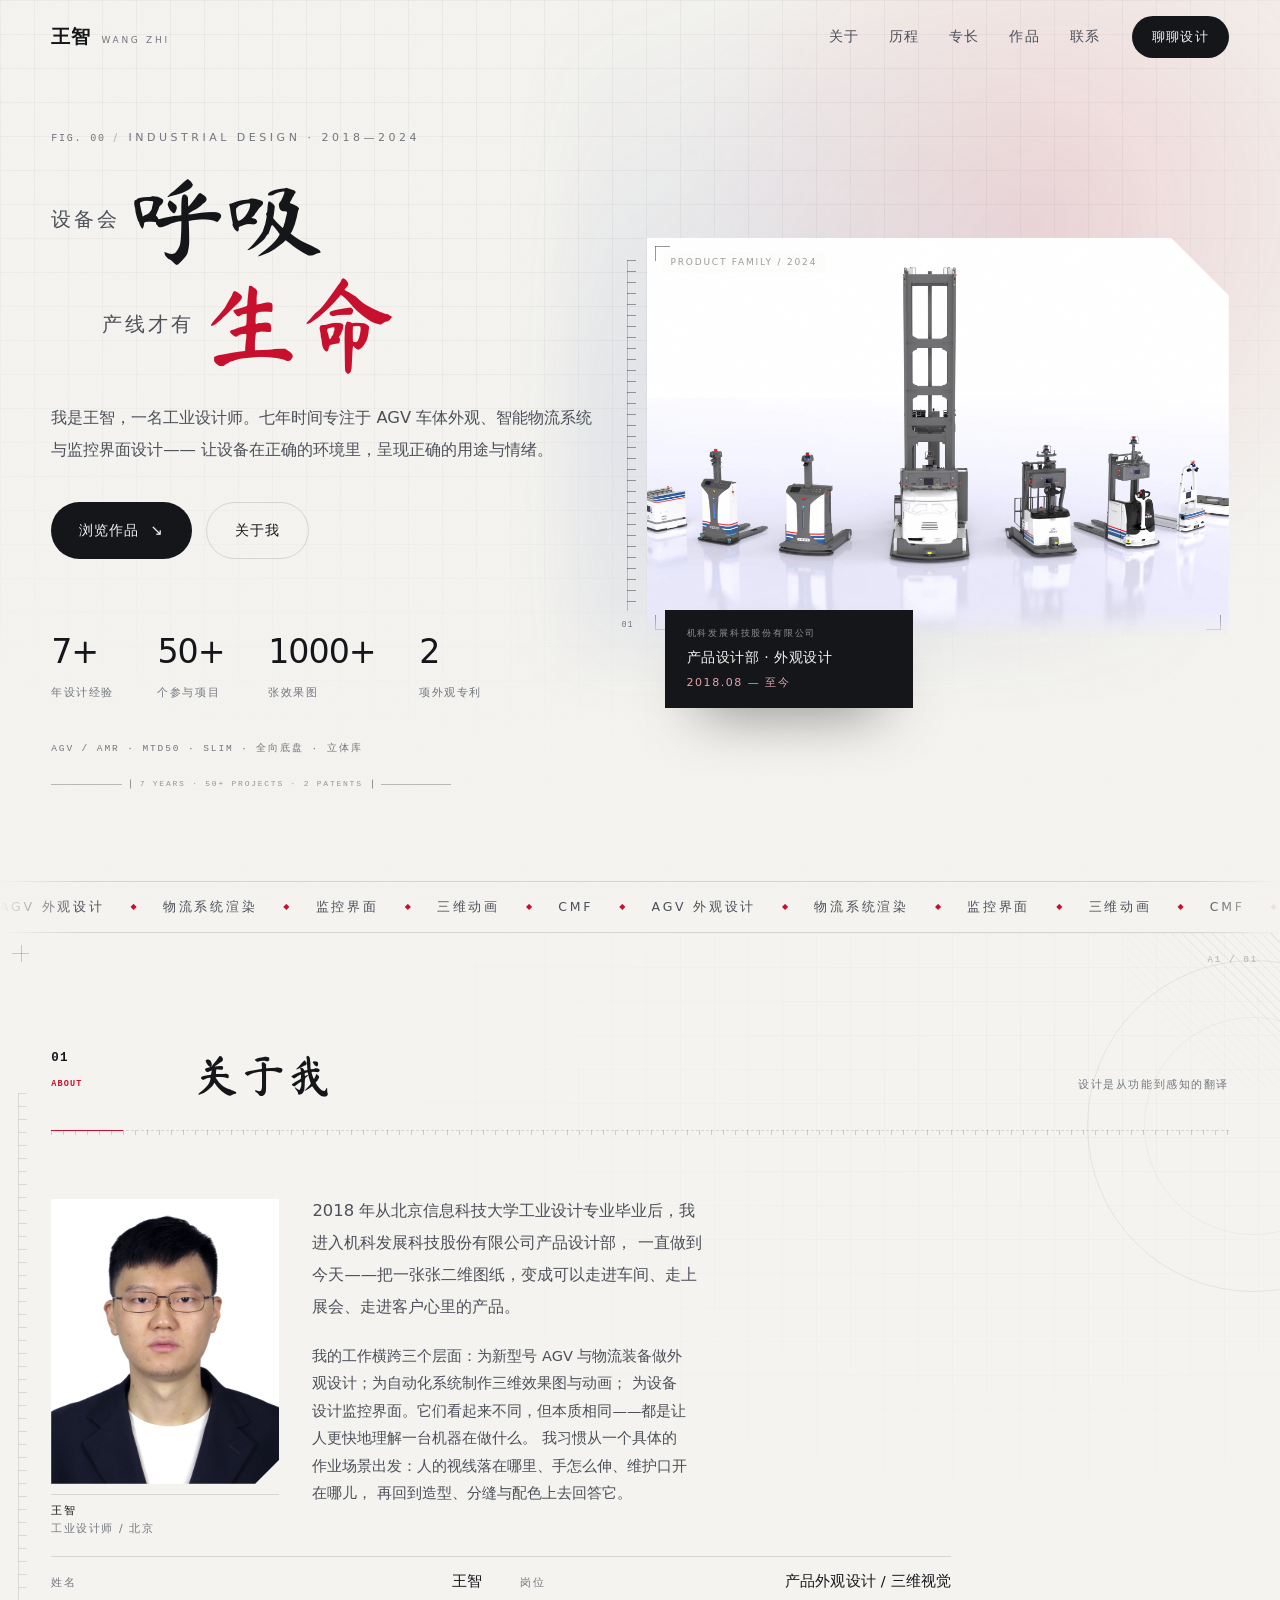
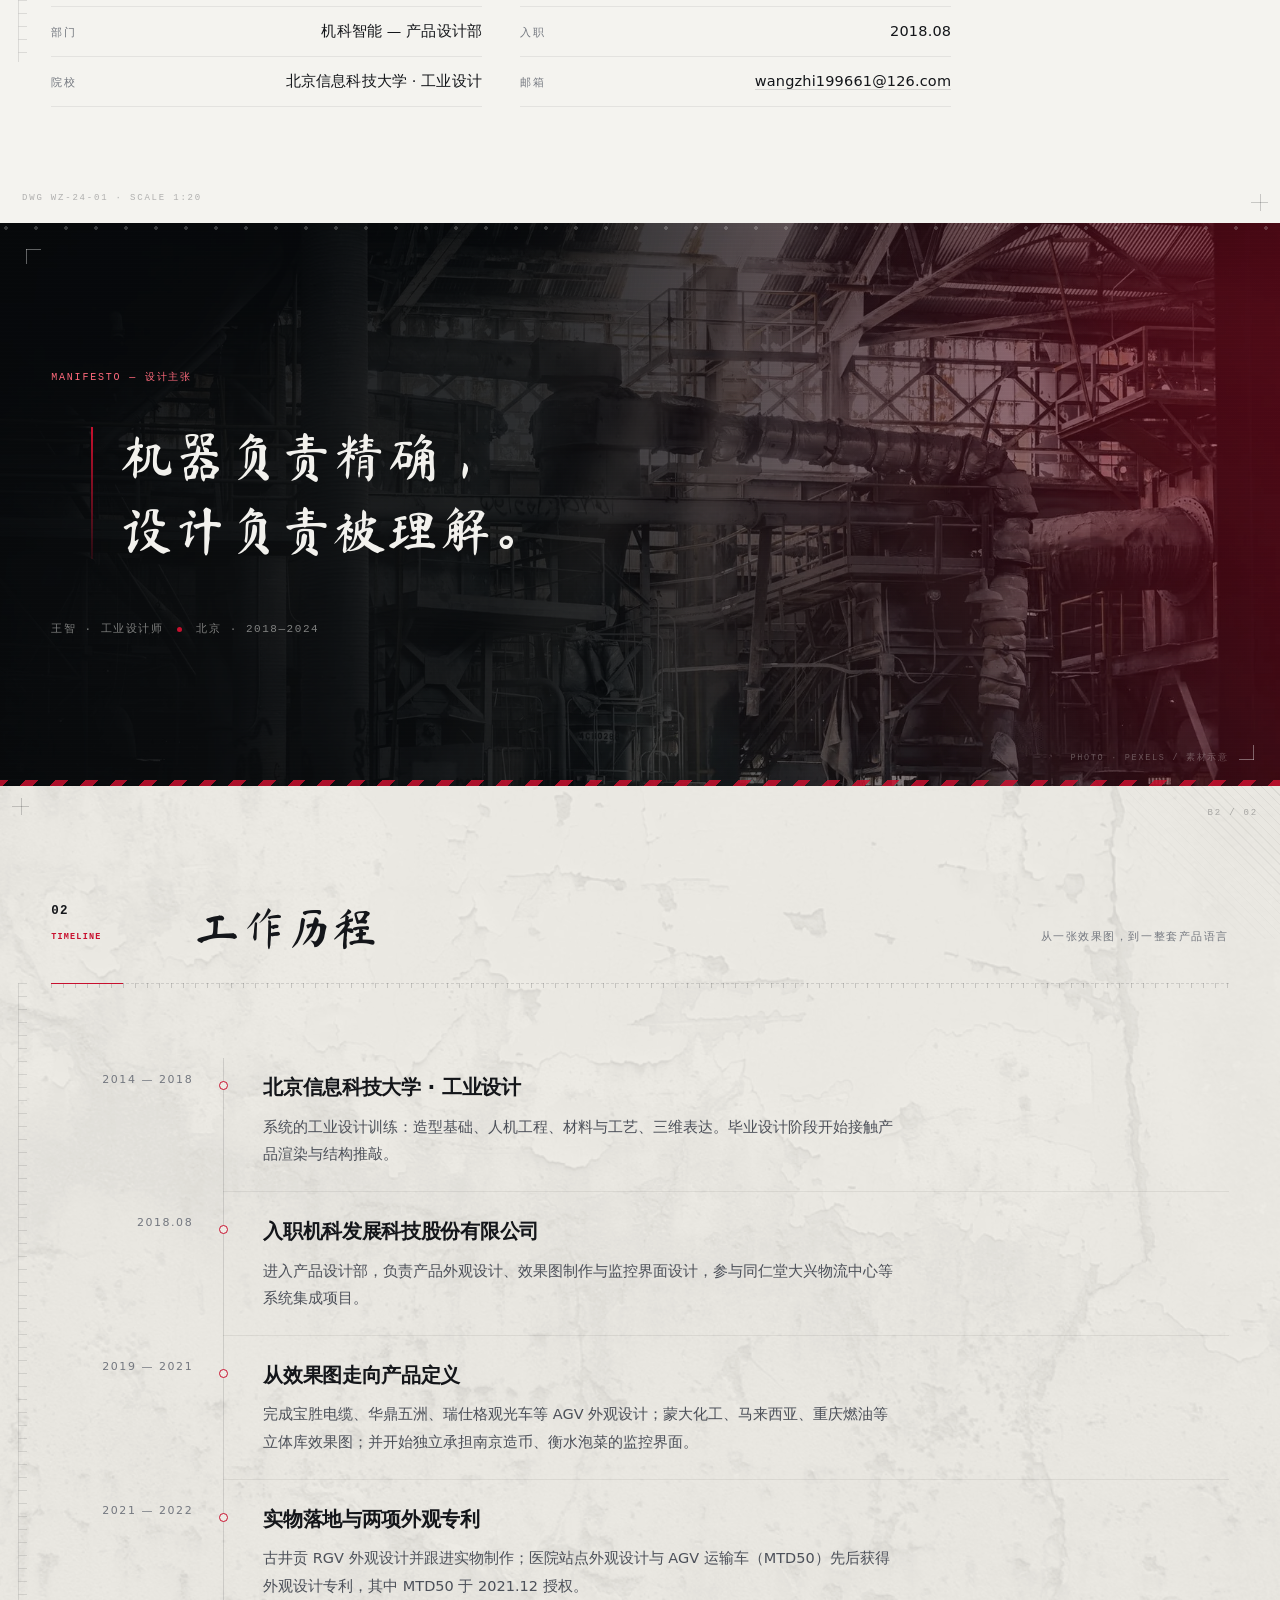
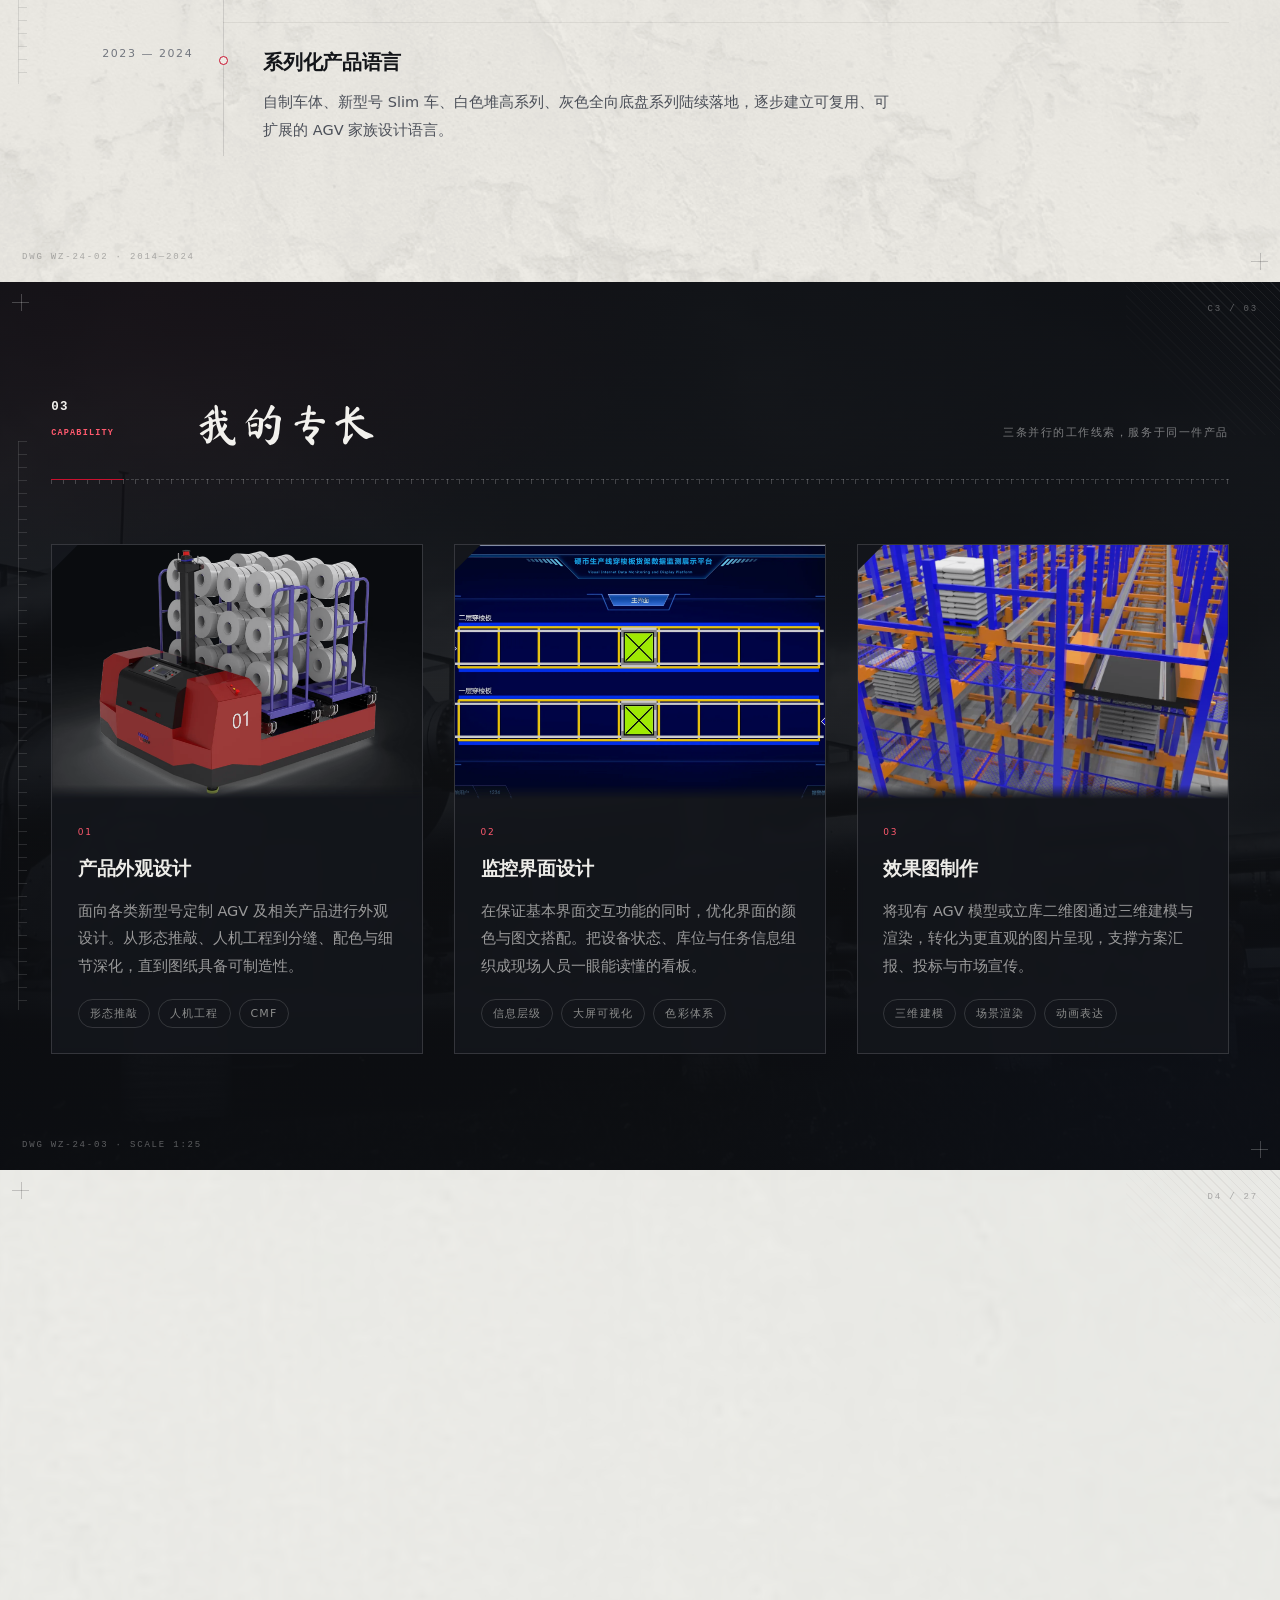
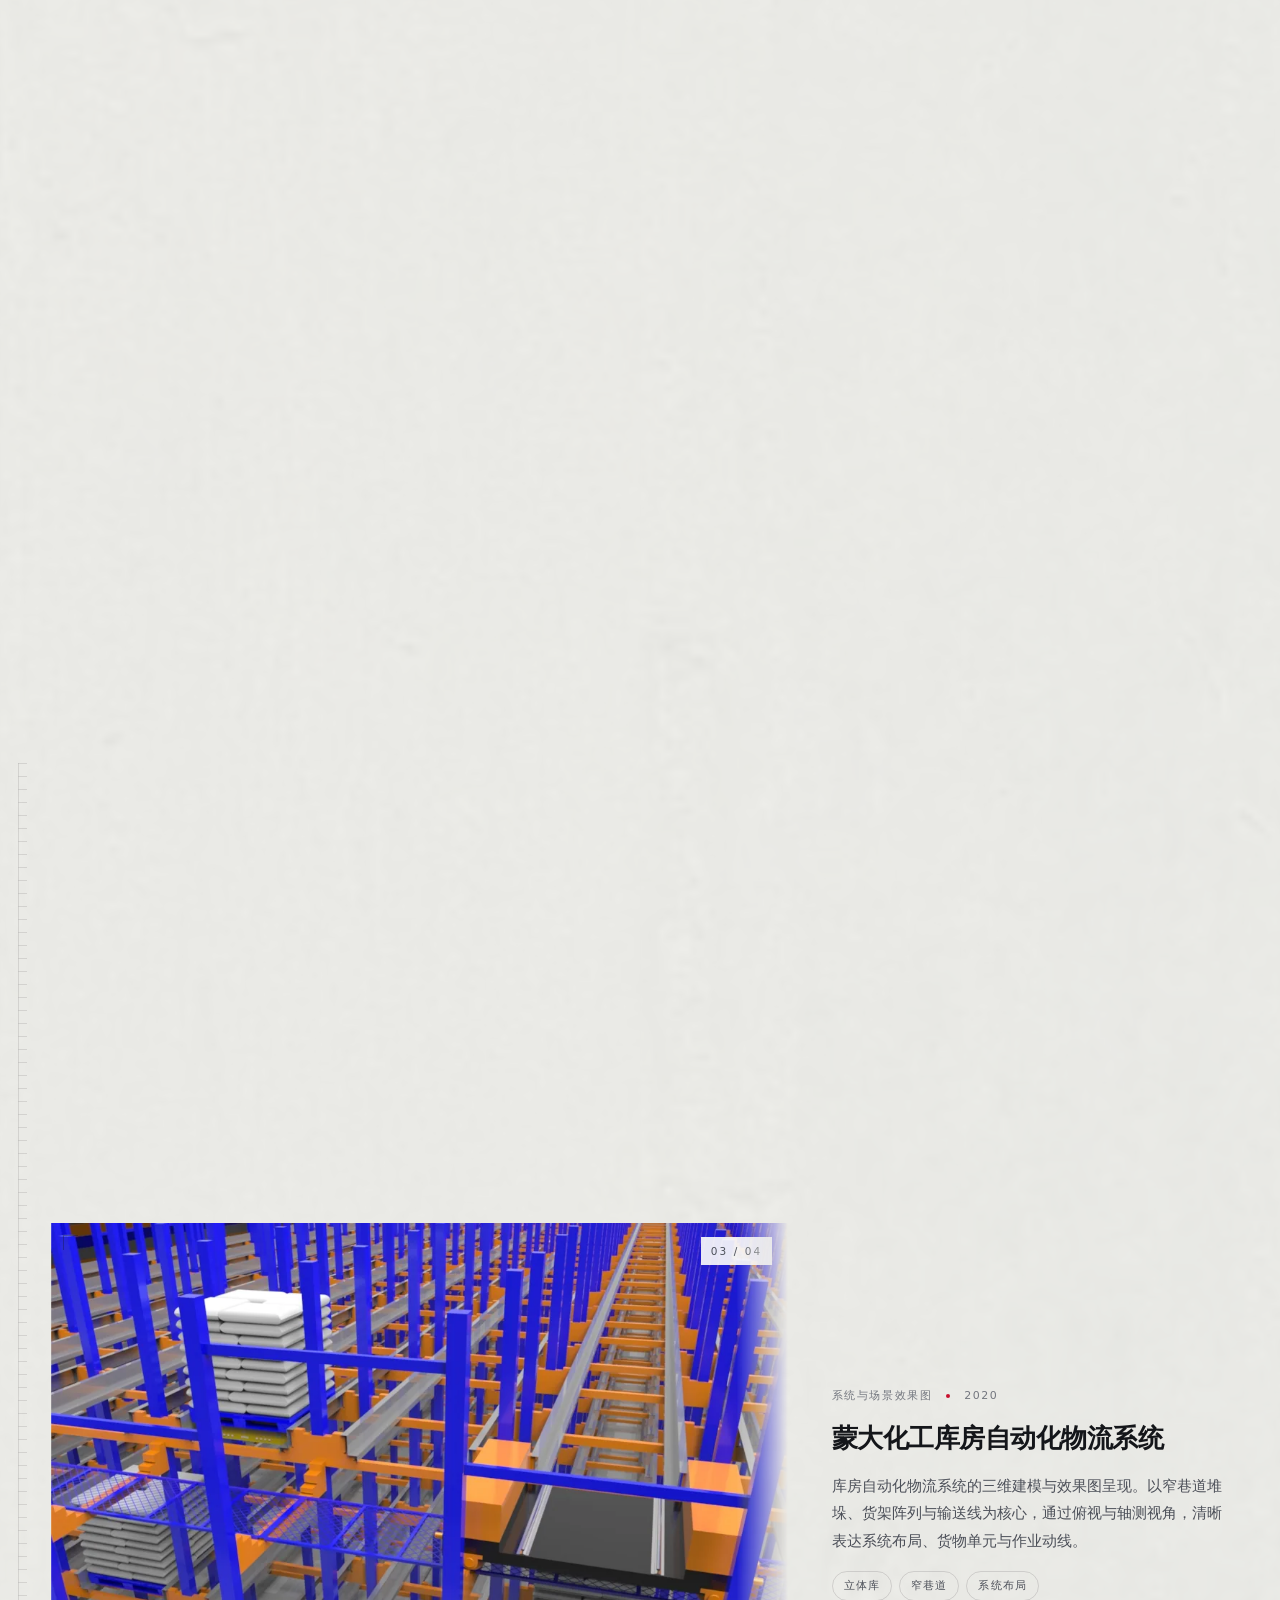
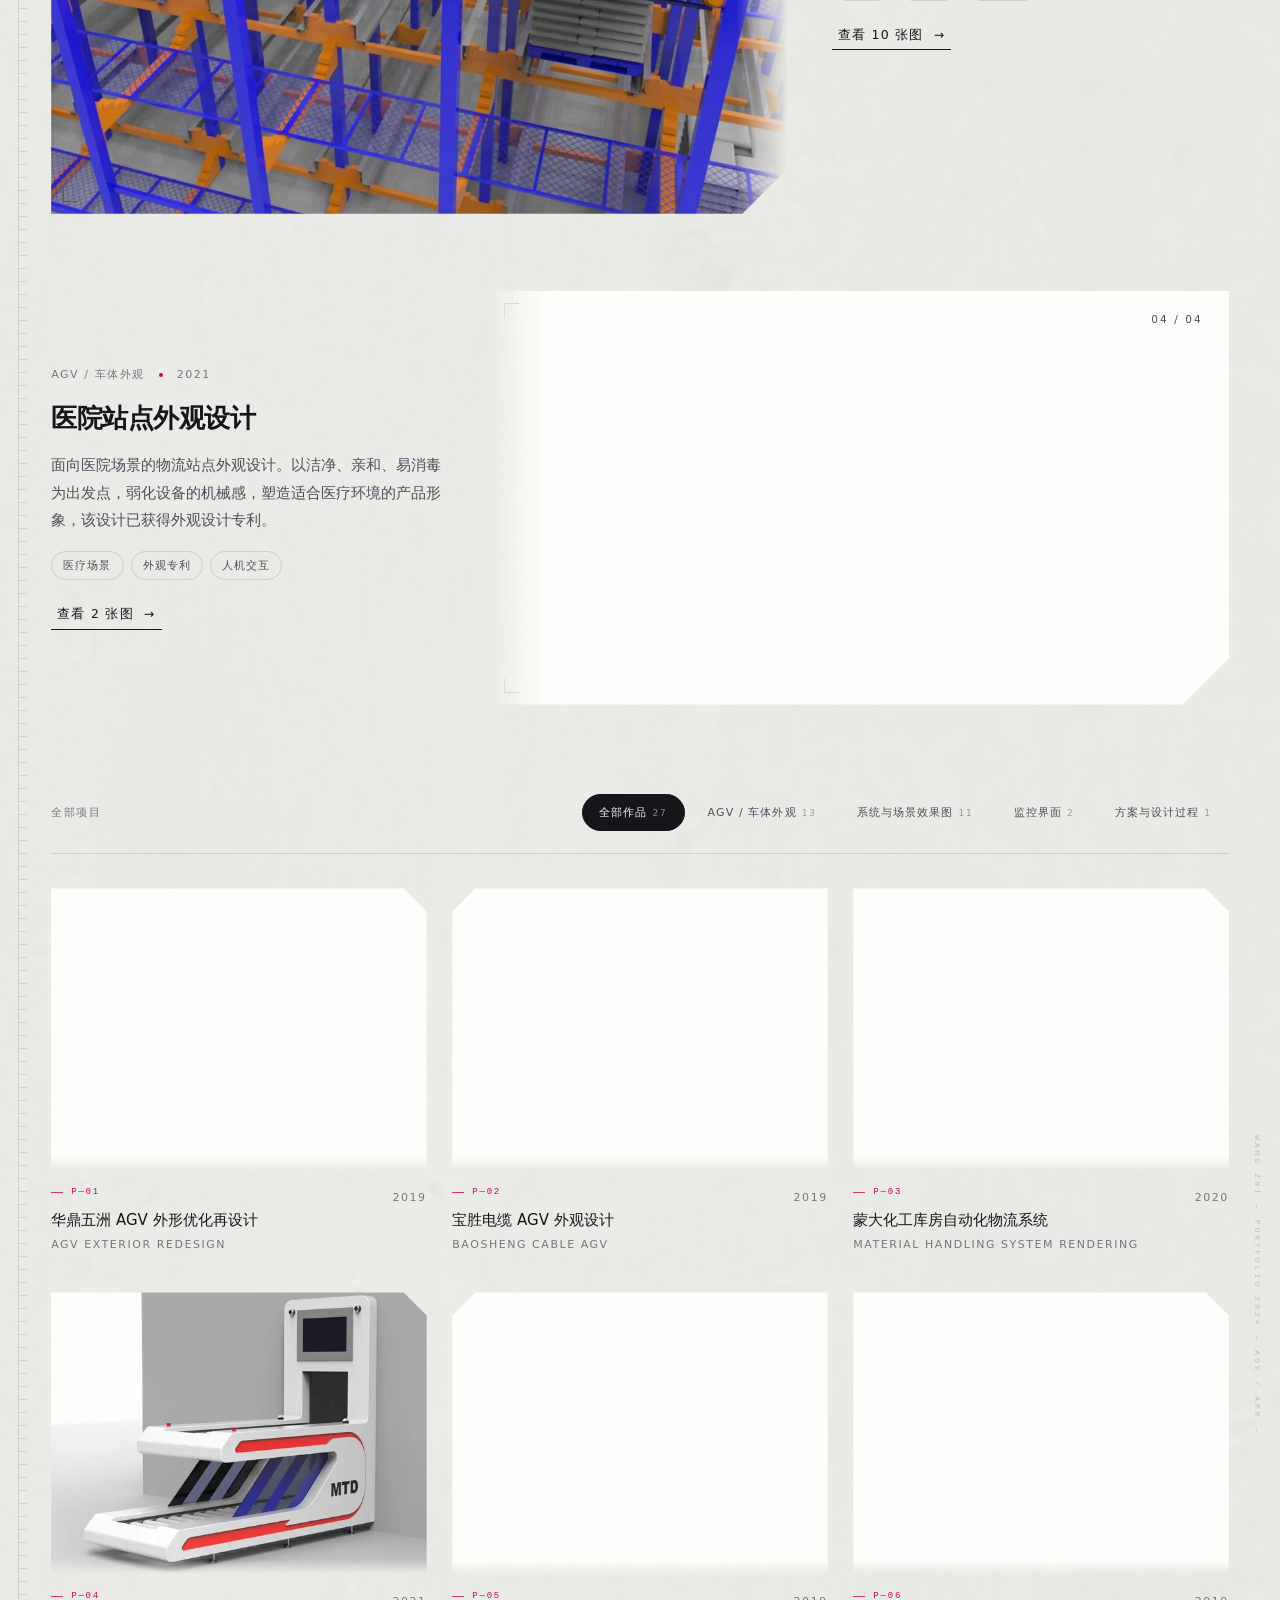
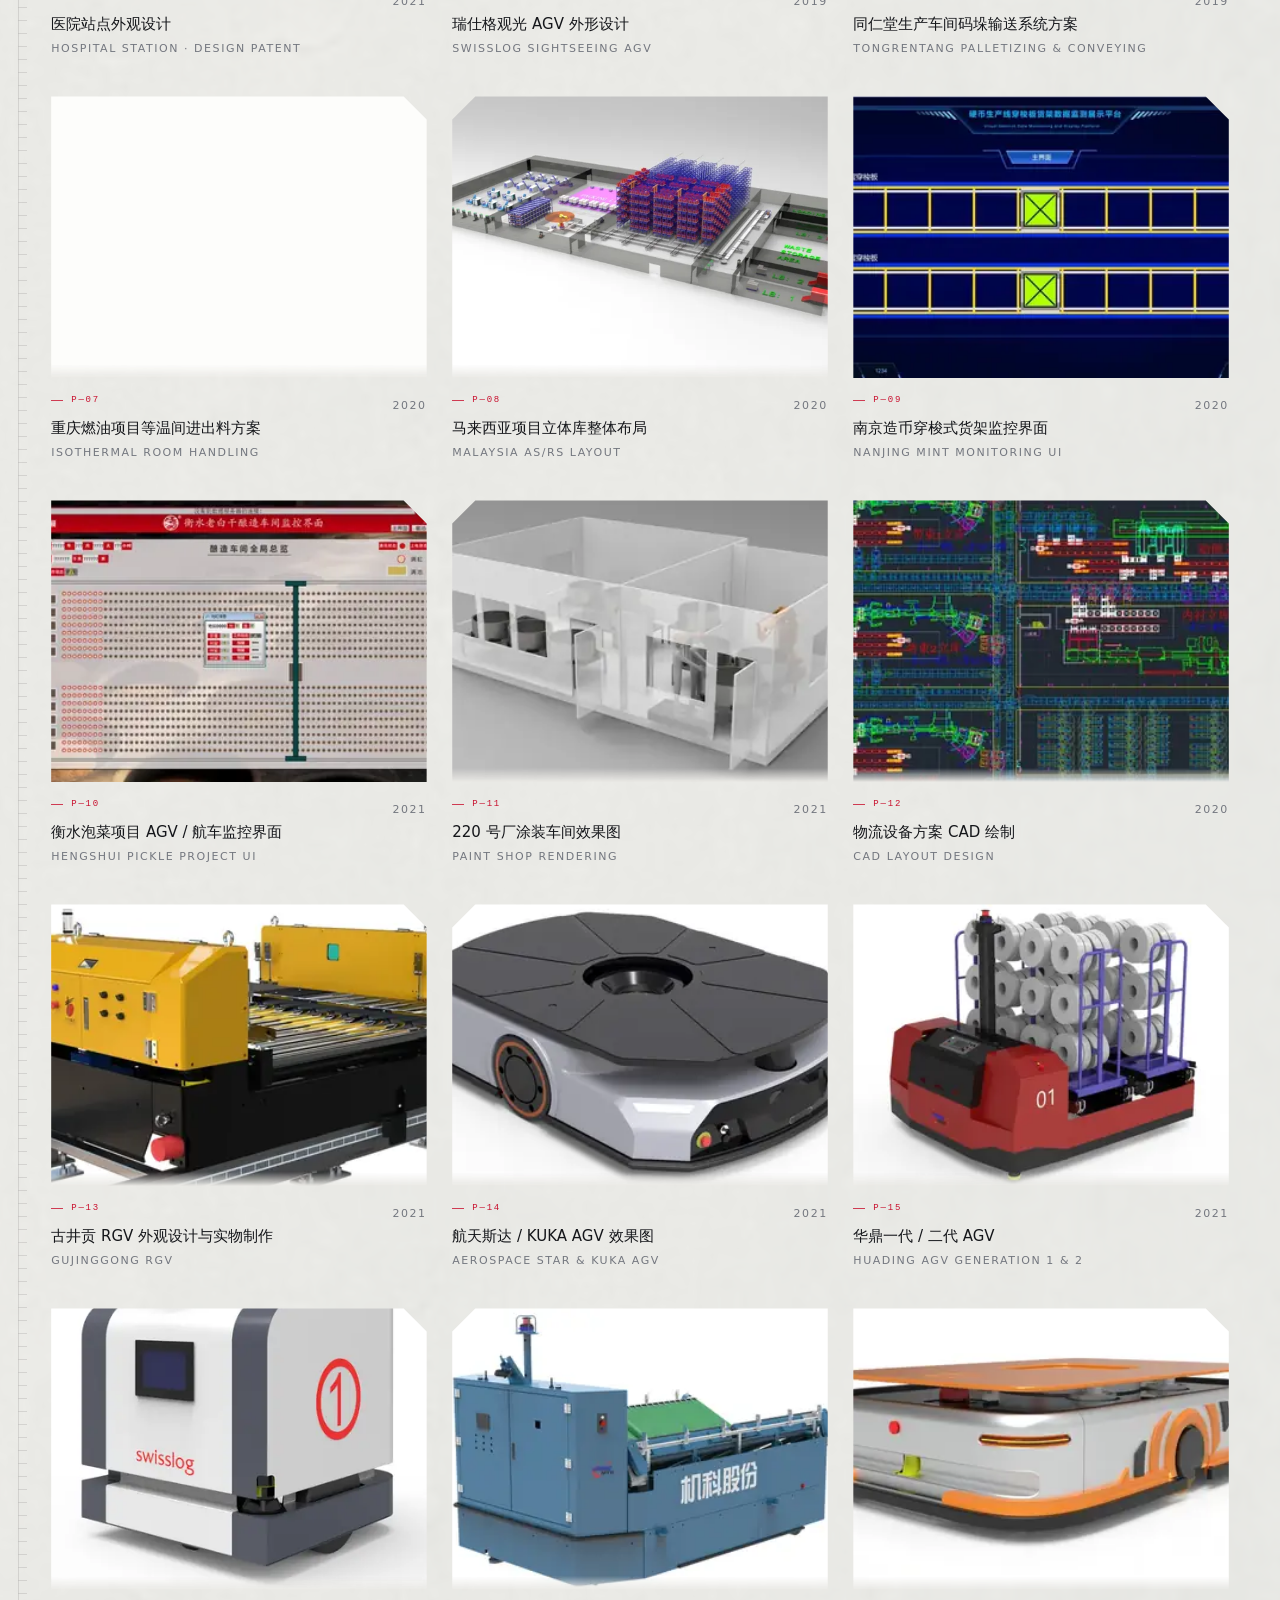
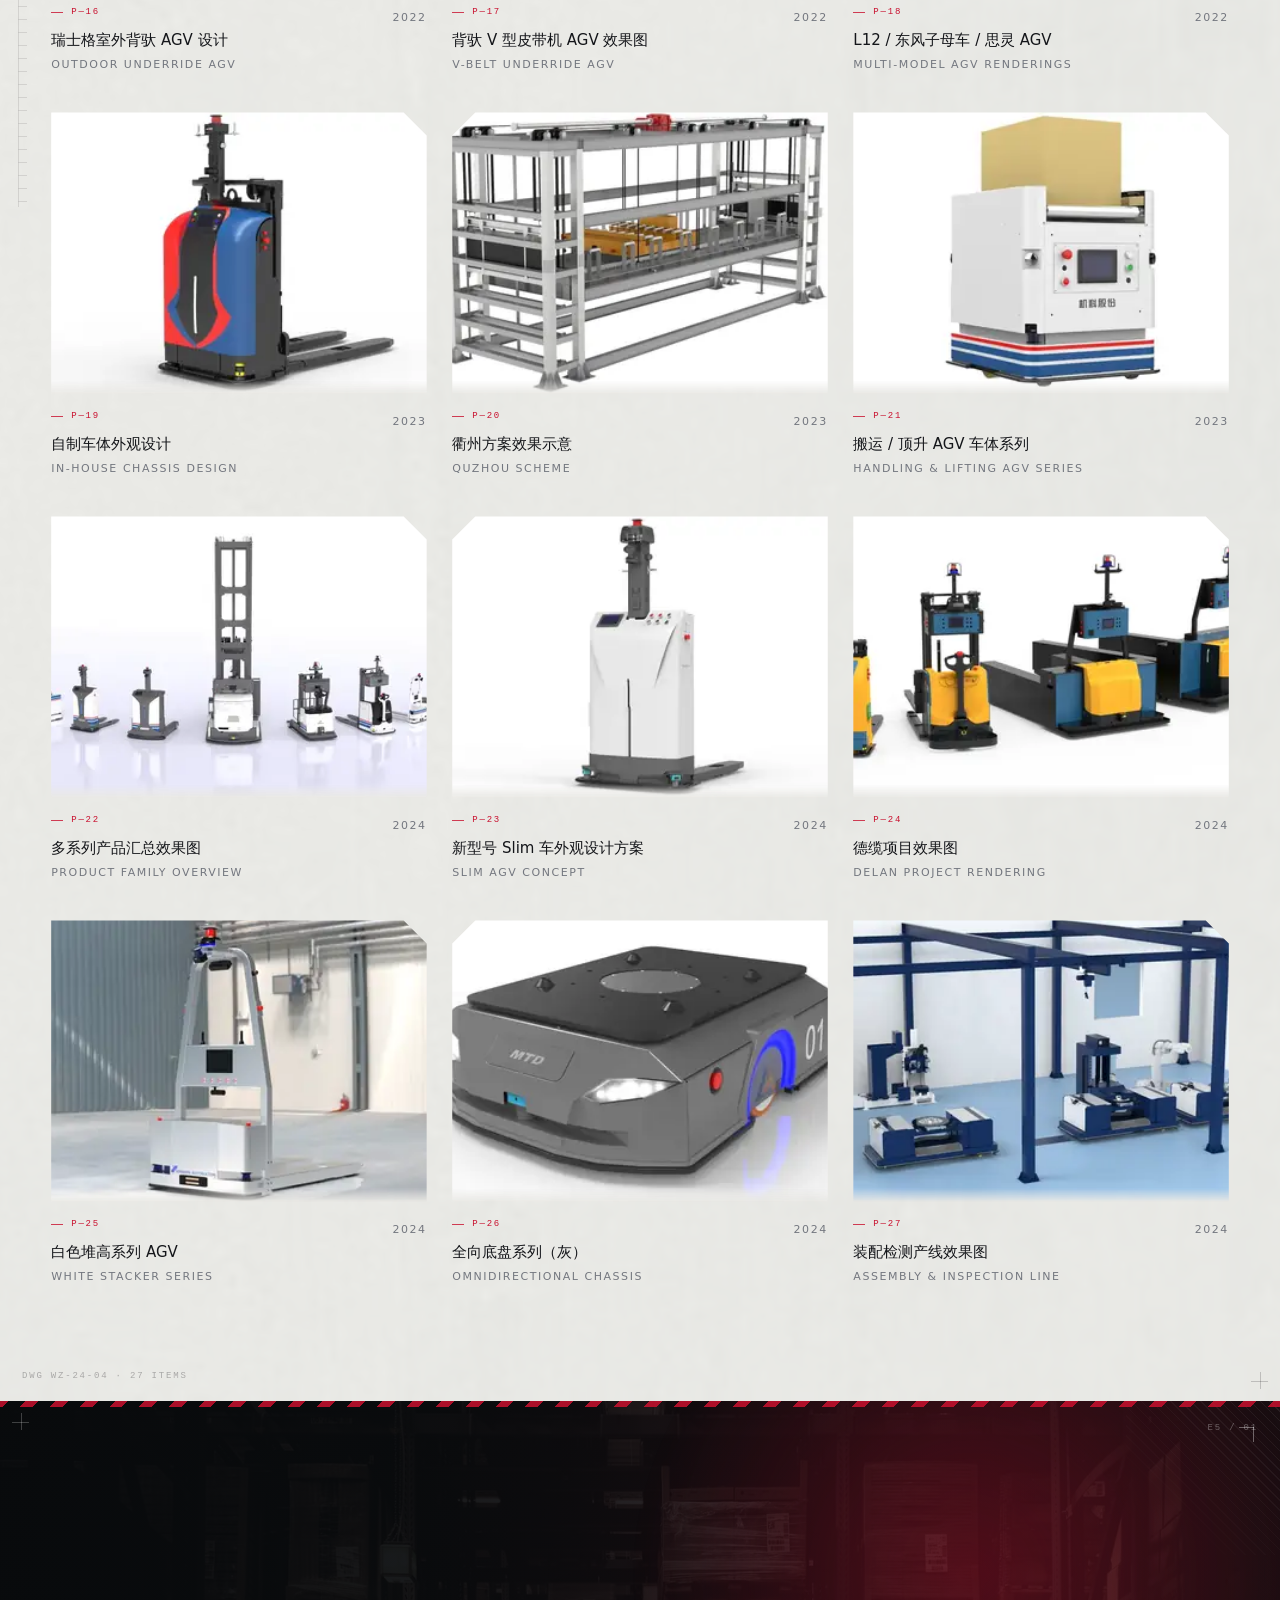
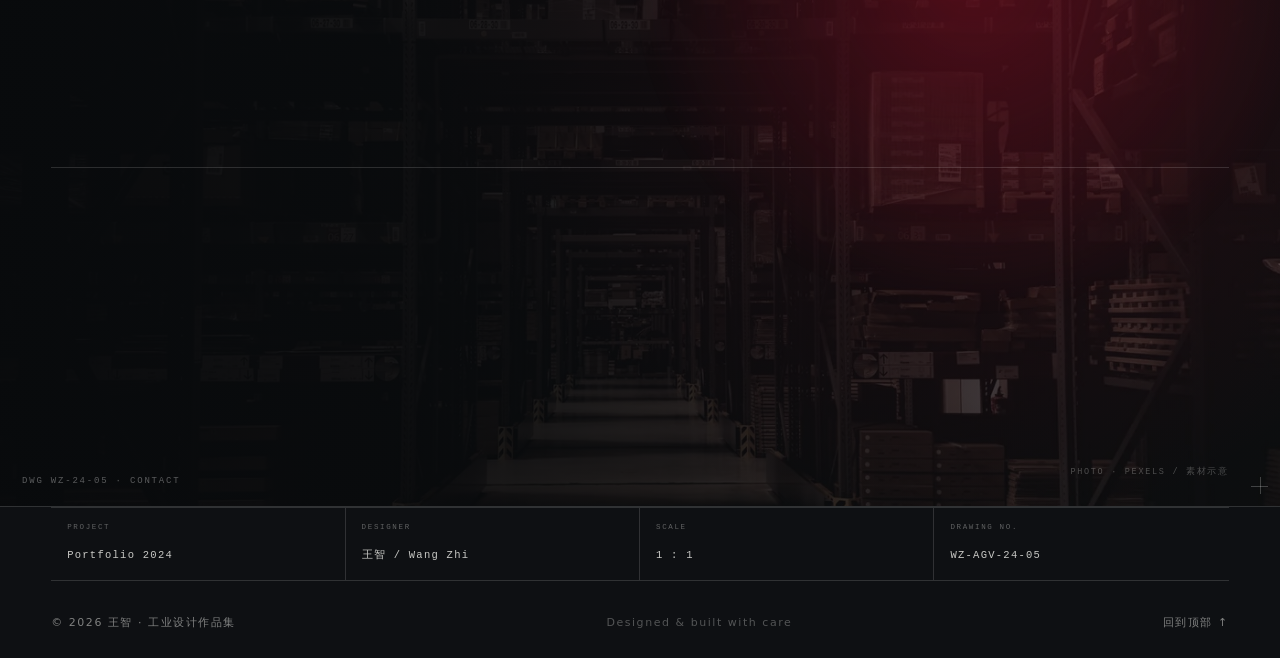
==== commit b213e859: "Add files via upload" ====
--- a/index.html
+++ b/index.html
@@ -29,7 +29,7 @@
 </script>
 <link rel="preload" as="image" href="assets/img/hero.webp" />
 <link rel="preload" as="font" type="font/woff2" href="assets/fonts/mashan-subset.woff2" crossorigin />
-<link rel="stylesheet" href="styles.css?v=26" />
+<link rel="stylesheet" href="styles.css?v=28" />
 </head>
 <body>
 
@@ -424,7 +424,7 @@
   </div>
 </noscript>
 
-<script src="data.js?v=26" defer></script>
-<script src="app.js?v=26" defer></script>
+<script src="data.js?v=28" defer></script>
+<script src="app.js?v=28" defer></script>
 </body>
 </html>
--- a/styles.css
+++ b/styles.css
@@ -363,6 +363,7 @@
   box-shadow:0 20px 40px -40px rgba(20,22,26,.6);
 }
 .card__media img{width:100%;height:100%;object-fit:cover;transition:transform 1.05s var(--ease)}
+.card__media picture{display:block;width:100%;height:100%}
 .card--ui .card__media{background:#0B0D10}
 .card:hover .card__media img{transform:scale(1.045)}
 .card__overlay{
@@ -521,7 +522,7 @@
 /* ---------- handwriting faces (subset, OFL) ---------- */
 @font-face{
   font-family:"MaShan";
-  src:url("assets/fonts/mashan-subset.woff2?v=26") format("woff2");
+  src:url("assets/fonts/mashan-subset.woff2?v=28") format("woff2");
   font-weight:400;font-style:normal;font-display:swap;
 }
 
@@ -531,15 +532,15 @@
   margin:24px 0 0;letter-spacing:0;
 }
 .hero__row{display:flex;align-items:center;gap:.42em}
-.hero__row--2{margin-top:10px;margin-left:clamp(20px,4vw,58px)}
+.hero__row--2{margin-top:clamp(4px,.7vw,10px);margin-left:clamp(10px,4vw,58px)}
 .hero__small{
   font-family:var(--hei);font-weight:400;white-space:nowrap;
-  font-size:clamp(1rem,1.7vw,1.45rem);letter-spacing:.16em;
+  font-size:clamp(.95rem,1.6vw,1.45rem);letter-spacing:.14em;
   color:var(--ink-2);line-height:1.4;
 }
 .hero__big{
   font-family:var(--brush);font-weight:400;
-  font-size:clamp(3.4rem,7.2vw,6rem);
+  font-size:clamp(2.75rem,11vw,6rem);
   line-height:1;letter-spacing:.01em;color:var(--ink);
   display:inline-flex;align-items:baseline;
 }
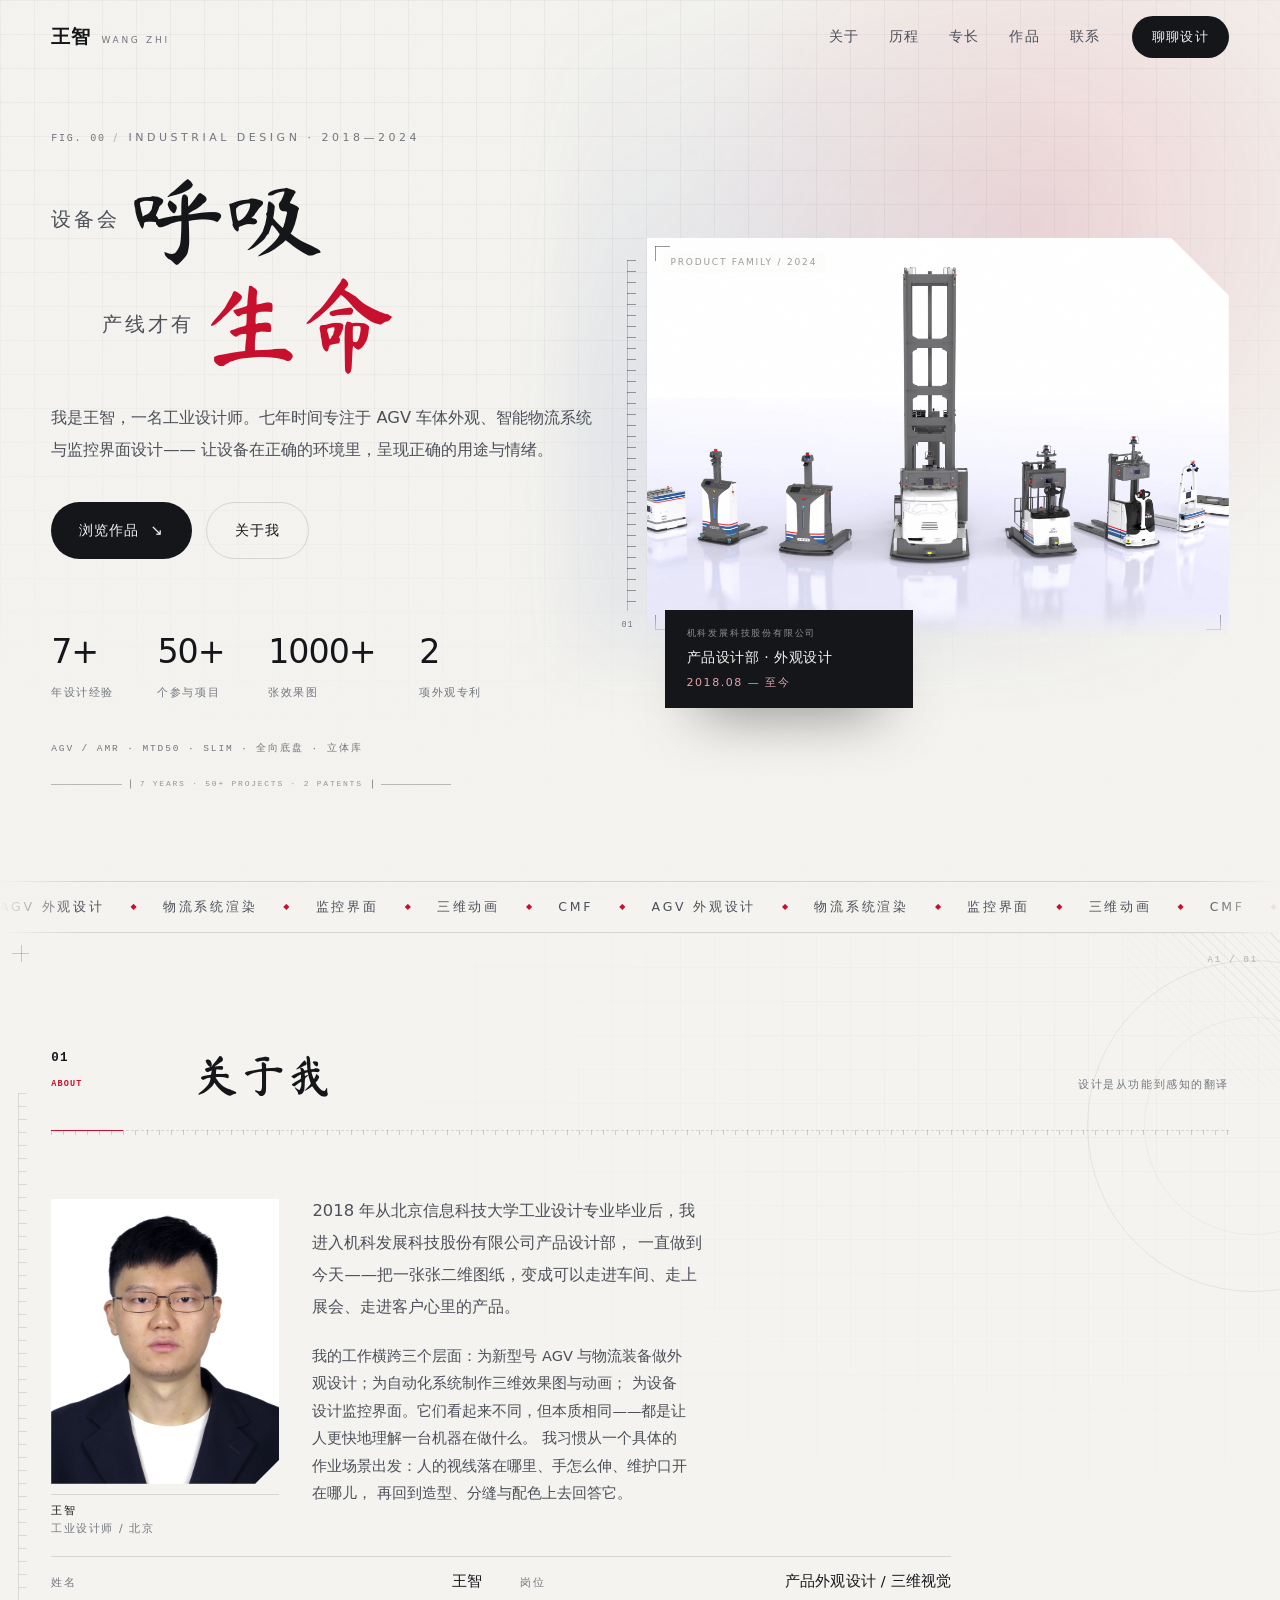
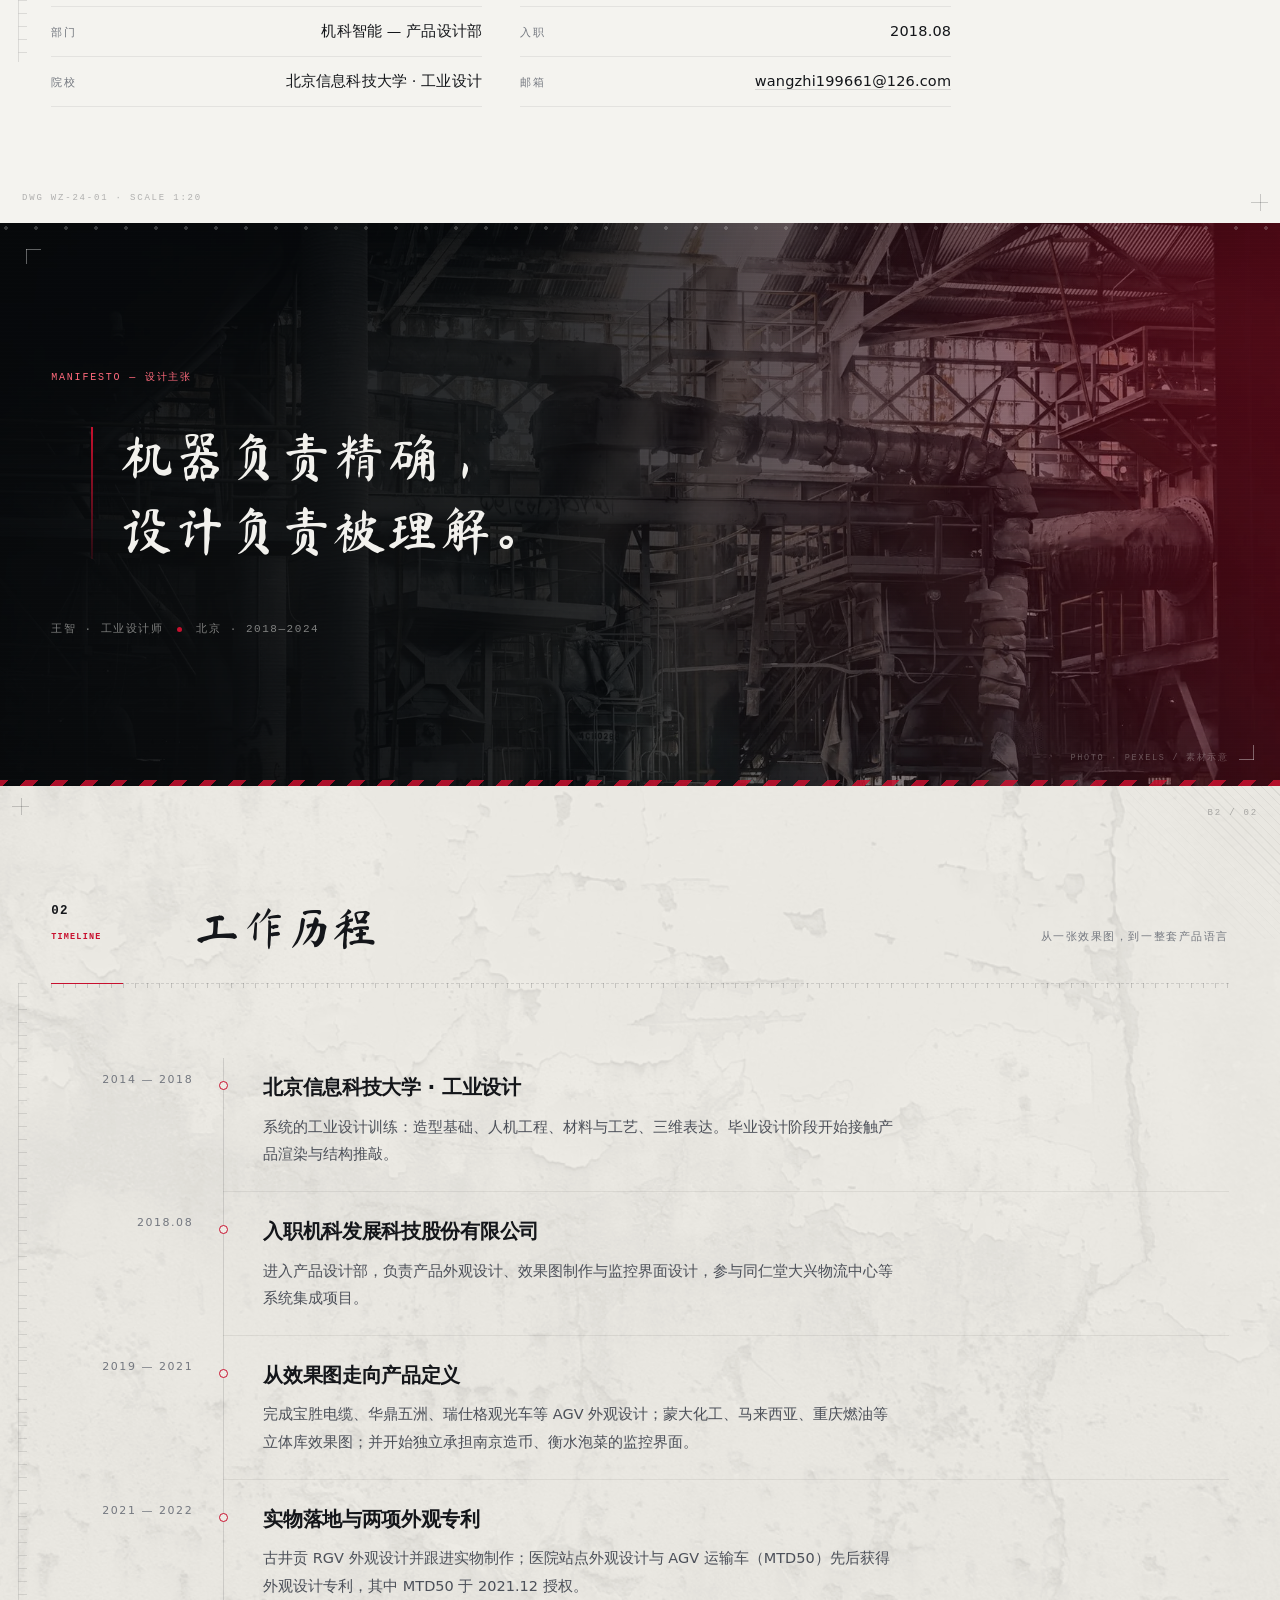
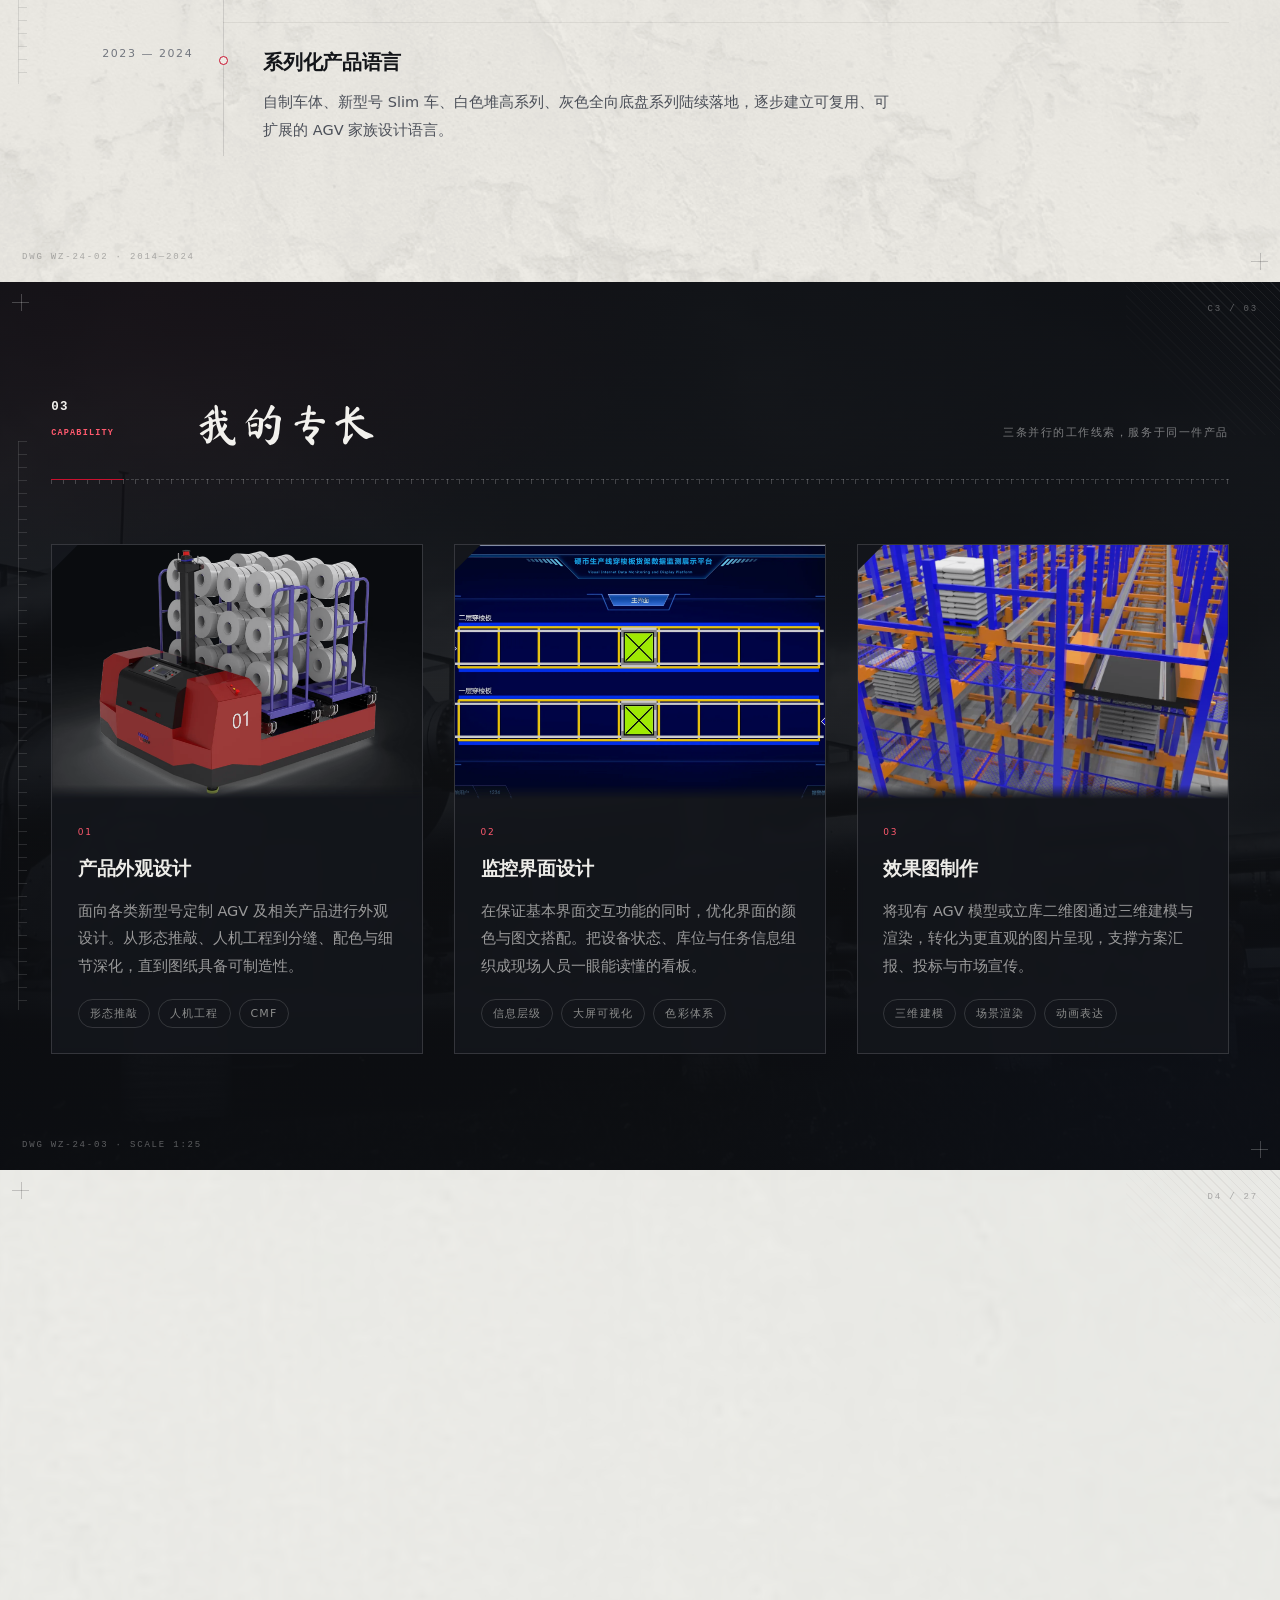
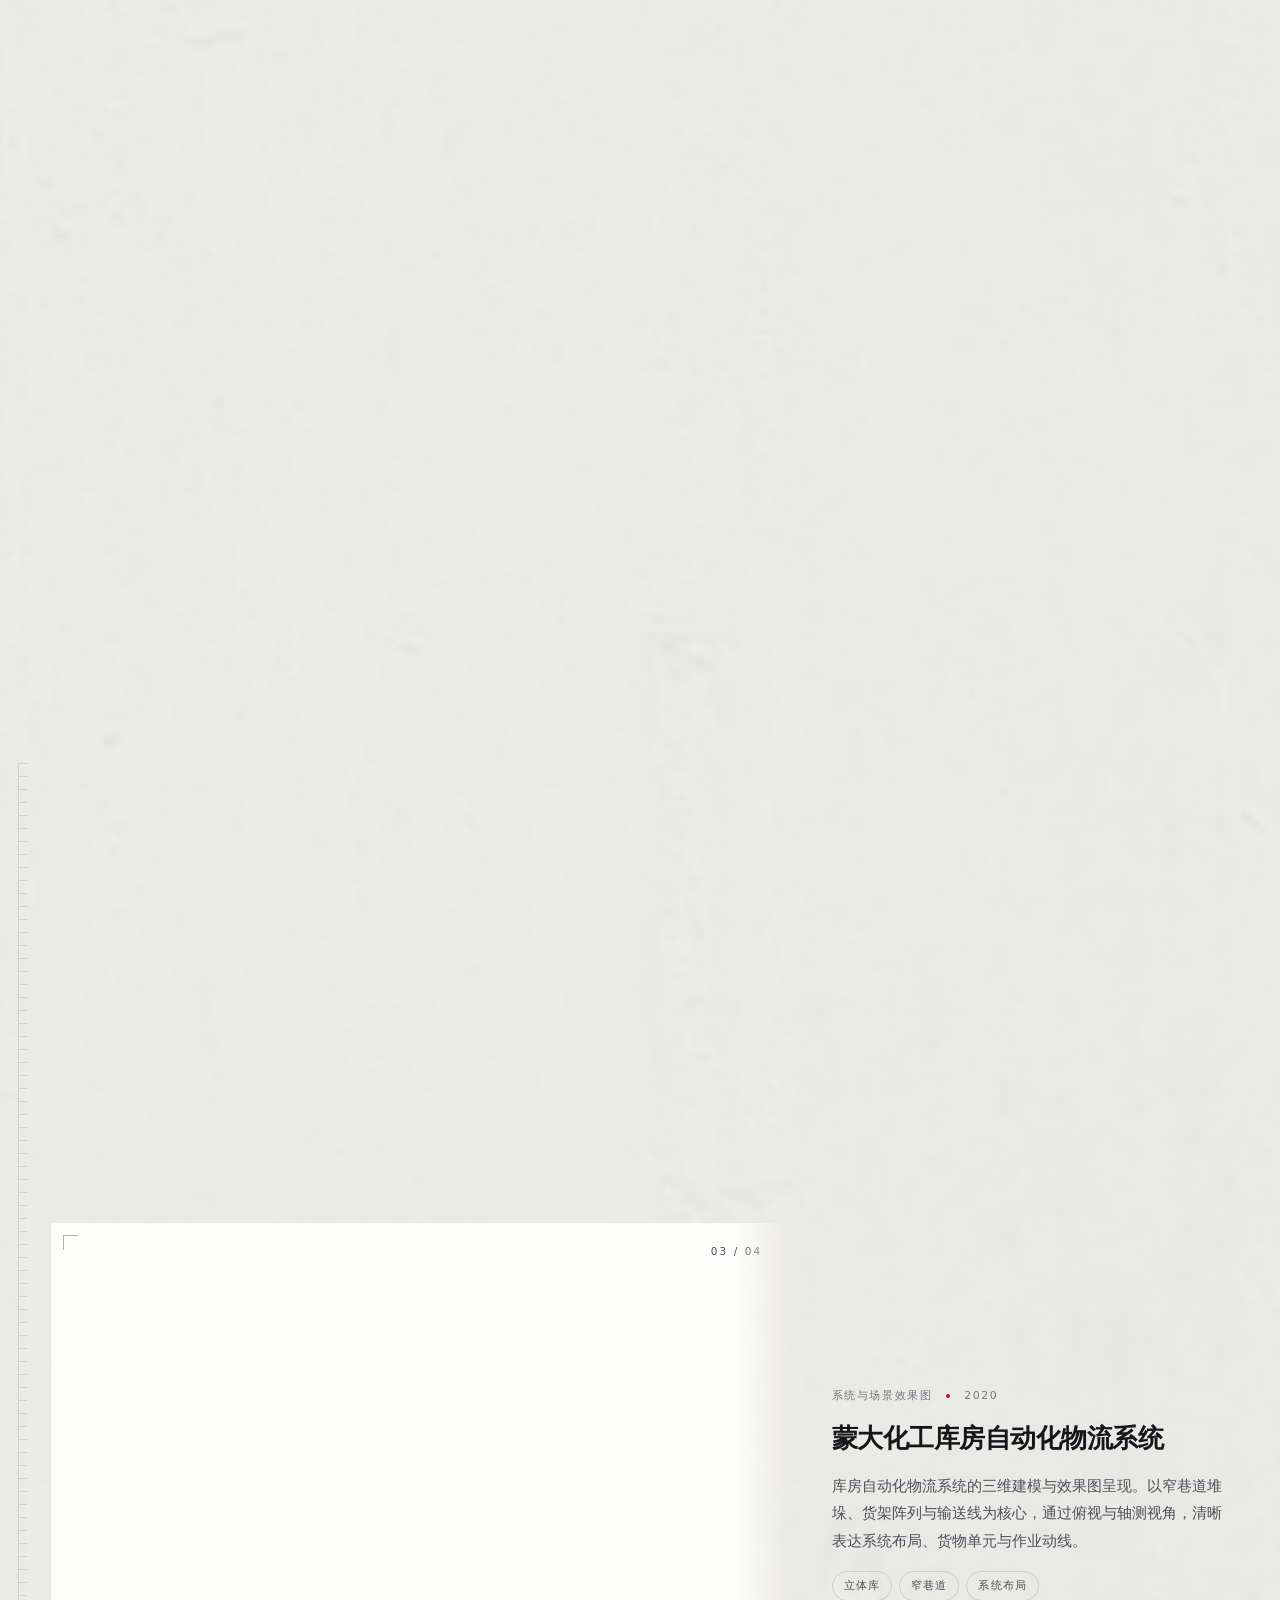
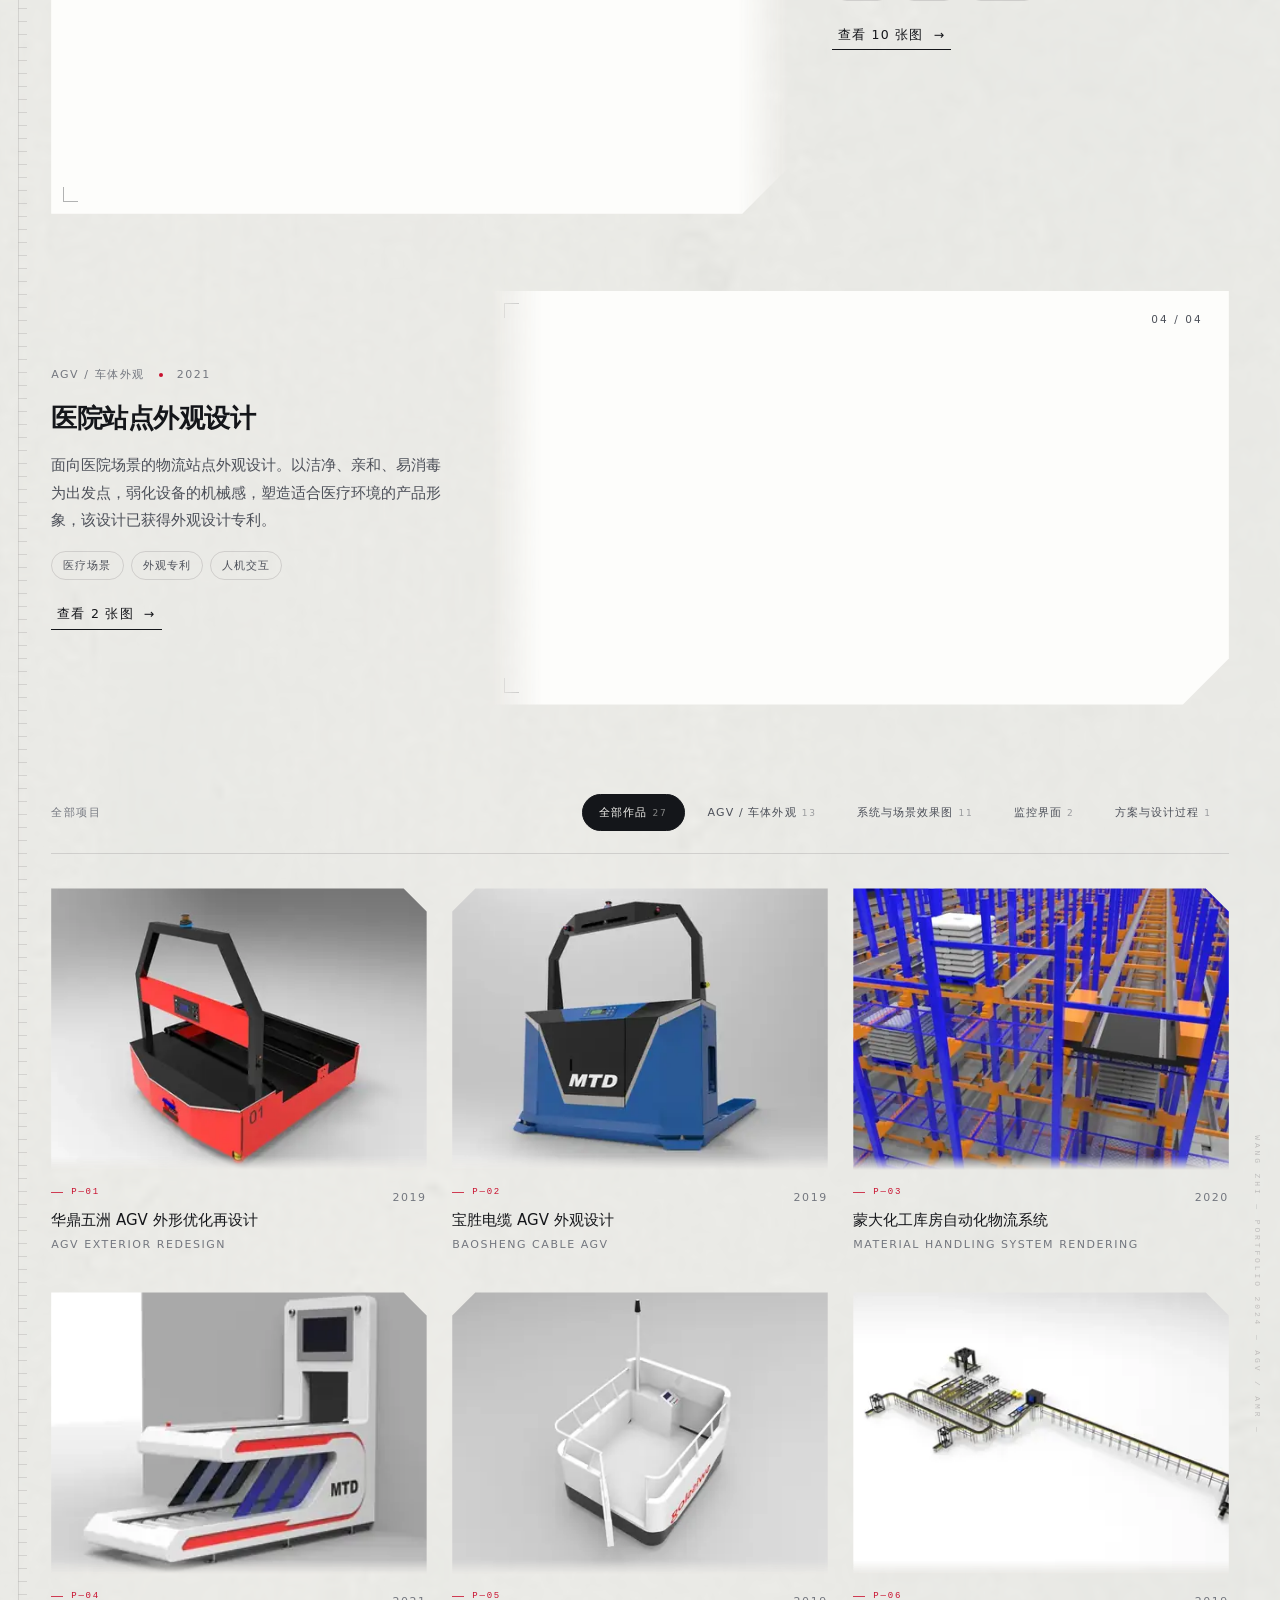
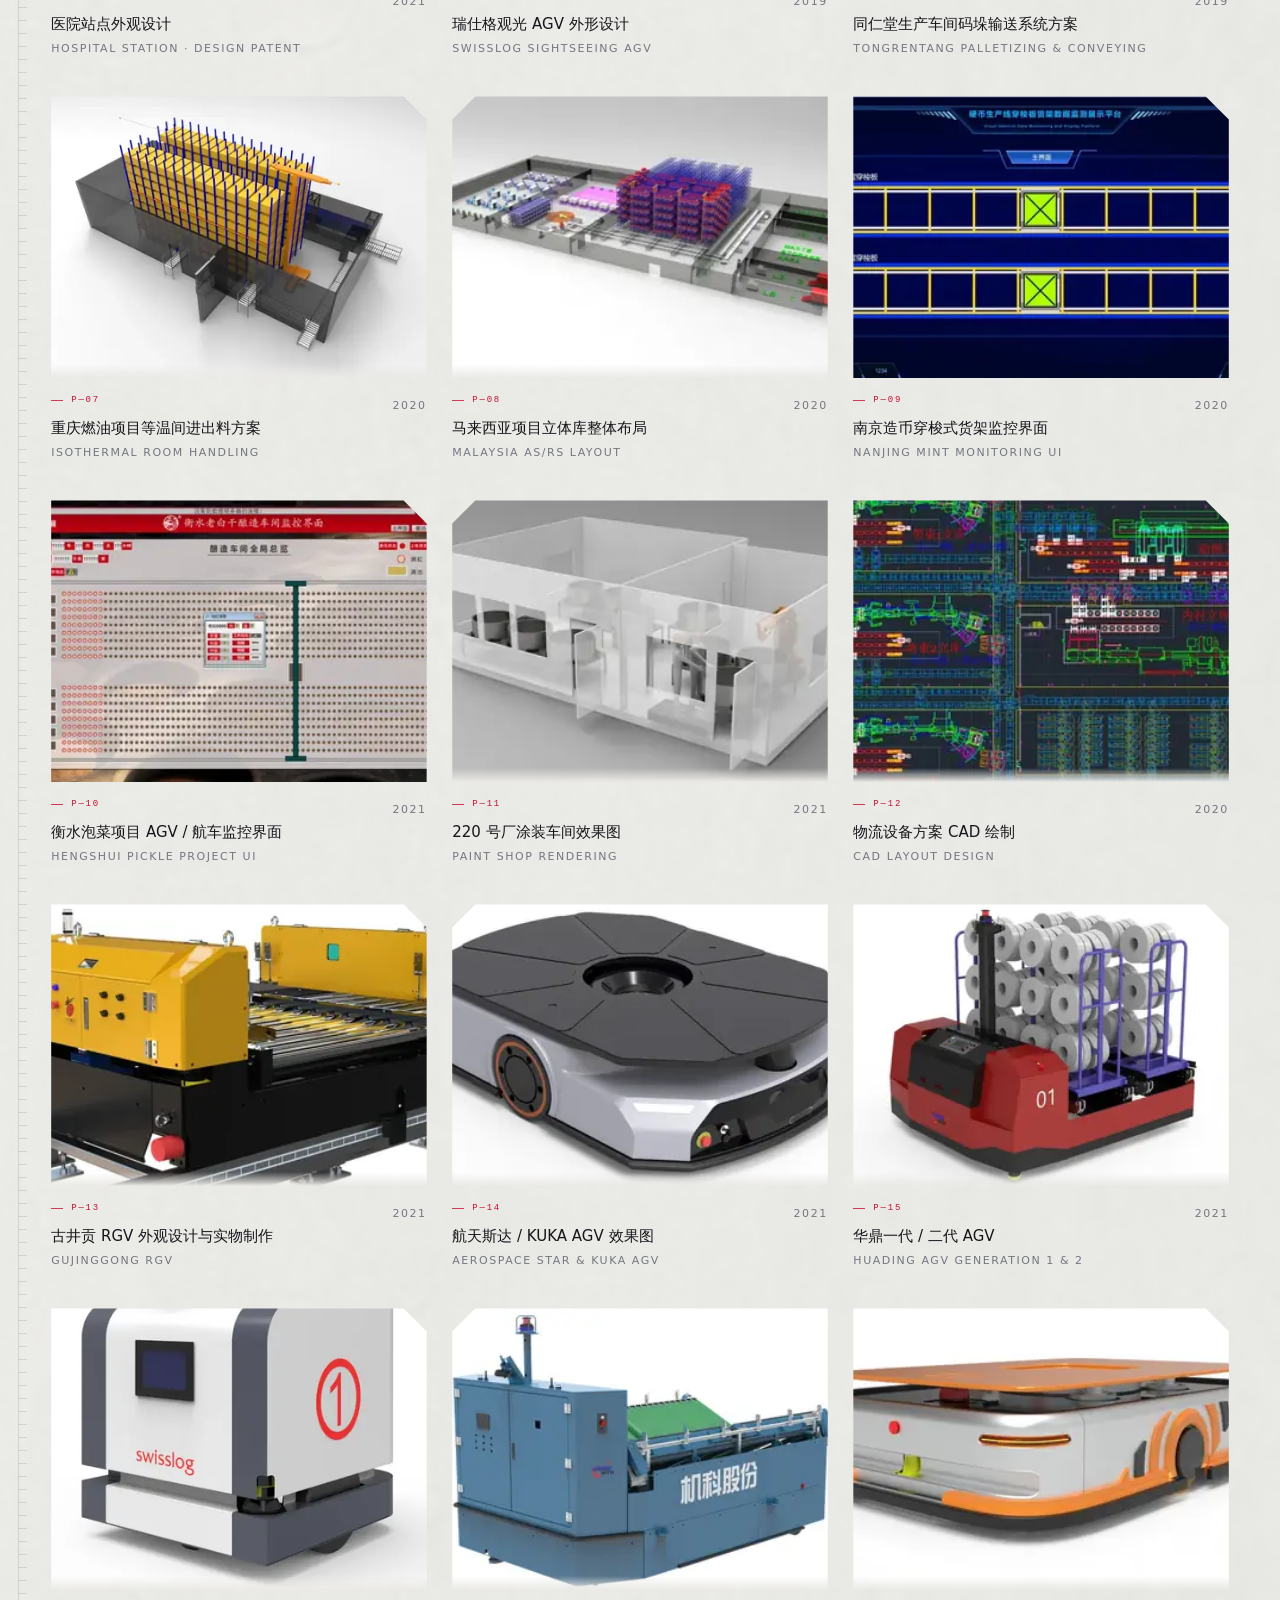
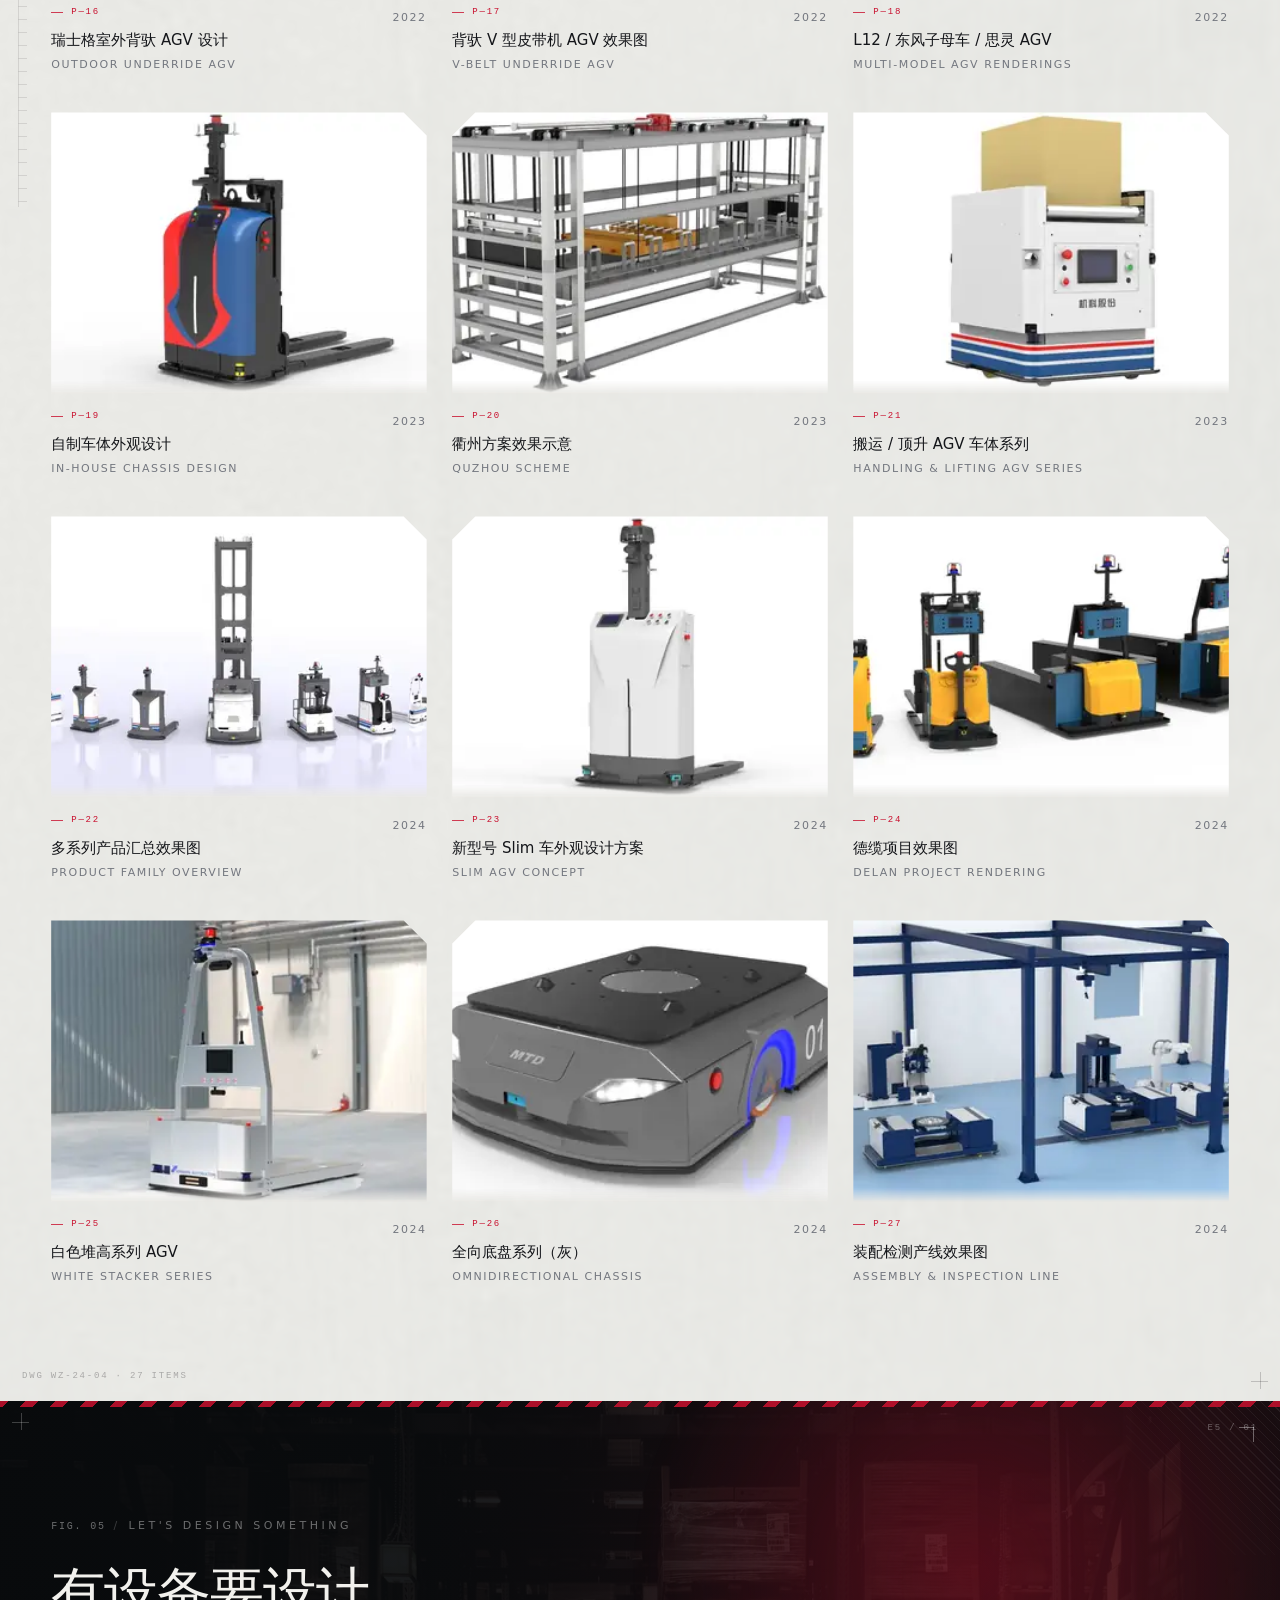
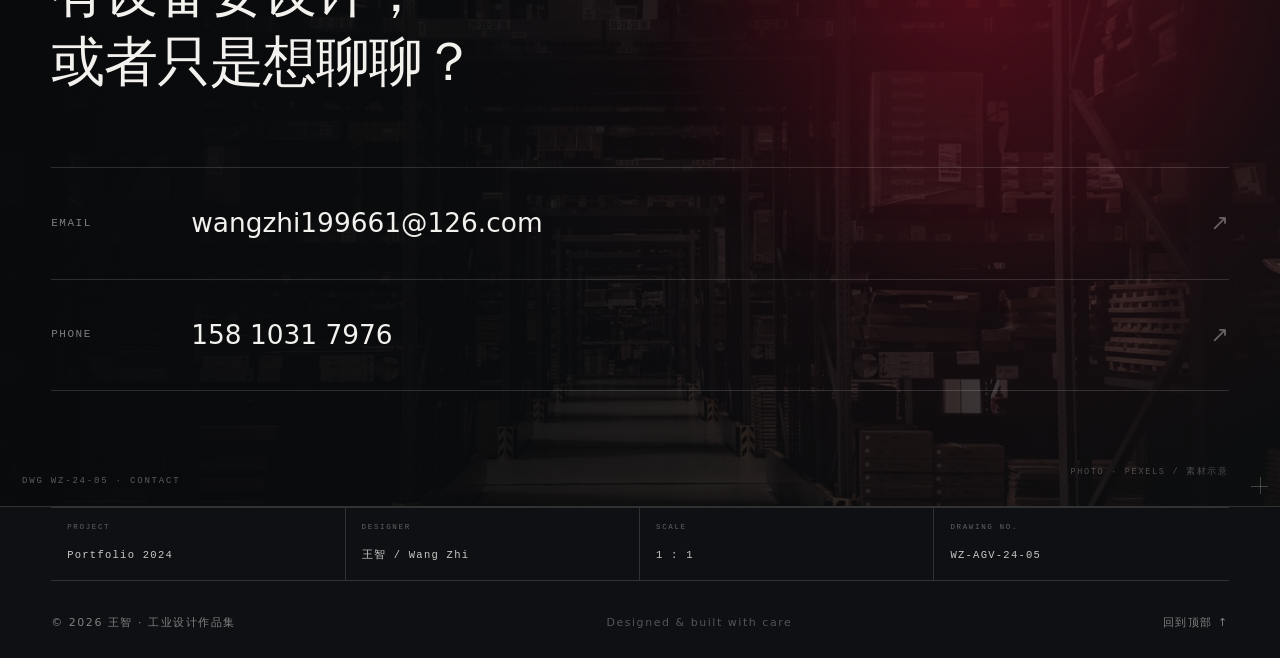
==== commit ac3e3d34: "Add files via upload" ====
--- a/index.html
+++ b/index.html
@@ -27,9 +27,10 @@
   "knowsAbout": ["工业设计", "AGV 外观设计", "智能物流系统", "监控界面设计", "三维渲染"]
 }
 </script>
-<link rel="preload" as="image" href="assets/img/hero.webp" />
+<link rel="preload" as="image" href="assets/img/hero.webp" media="(min-width:901px)" />
+<link rel="preload" as="image" href="assets/img/hero-sm.webp" media="(max-width:900px)" />
 <link rel="preload" as="font" type="font/woff2" href="assets/fonts/mashan-subset.woff2" crossorigin />
-<link rel="stylesheet" href="styles.css?v=28" />
+<link rel="stylesheet" href="styles.css?v=29" />
 </head>
 <body>
 
@@ -80,7 +81,10 @@
     <div class="hero__visual">
       <div class="hero__ruler" aria-hidden="true"></div>
       <div class="hero__frame reveal">
-        <img src="assets/img/hero.webp" alt="多系列 AGV 产品家族效果图" fetchpriority="high" />
+        <picture>
+          <source media="(max-width:900px)" srcset="assets/img/hero-sm.webp" />
+          <img src="assets/img/hero.webp" alt="多系列 AGV 产品家族效果图" fetchpriority="high" />
+        </picture>
         <span class="hero__frameTag">Product Family / 2024</span>
         <span class="tick tick--tl" aria-hidden="true"></span>
         <span class="tick tick--bl" aria-hidden="true"></span>
@@ -424,7 +428,7 @@
   </div>
 </noscript>
 
-<script src="data.js?v=28" defer></script>
-<script src="app.js?v=28" defer></script>
+<script src="data.js?v=29" defer></script>
+<script src="app.js?v=29" defer></script>
 </body>
 </html>
--- a/styles.css
+++ b/styles.css
@@ -363,7 +363,7 @@
   box-shadow:0 20px 40px -40px rgba(20,22,26,.6);
 }
 .card__media img{width:100%;height:100%;object-fit:cover;transition:transform 1.05s var(--ease)}
-.card__media picture{display:block;width:100%;height:100%}
+.card__media picture,.hero__frame picture,.feat__media picture{display:block;width:100%;height:100%}
 .card--ui .card__media{background:#0B0D10}
 .card:hover .card__media img{transform:scale(1.045)}
 .card__overlay{
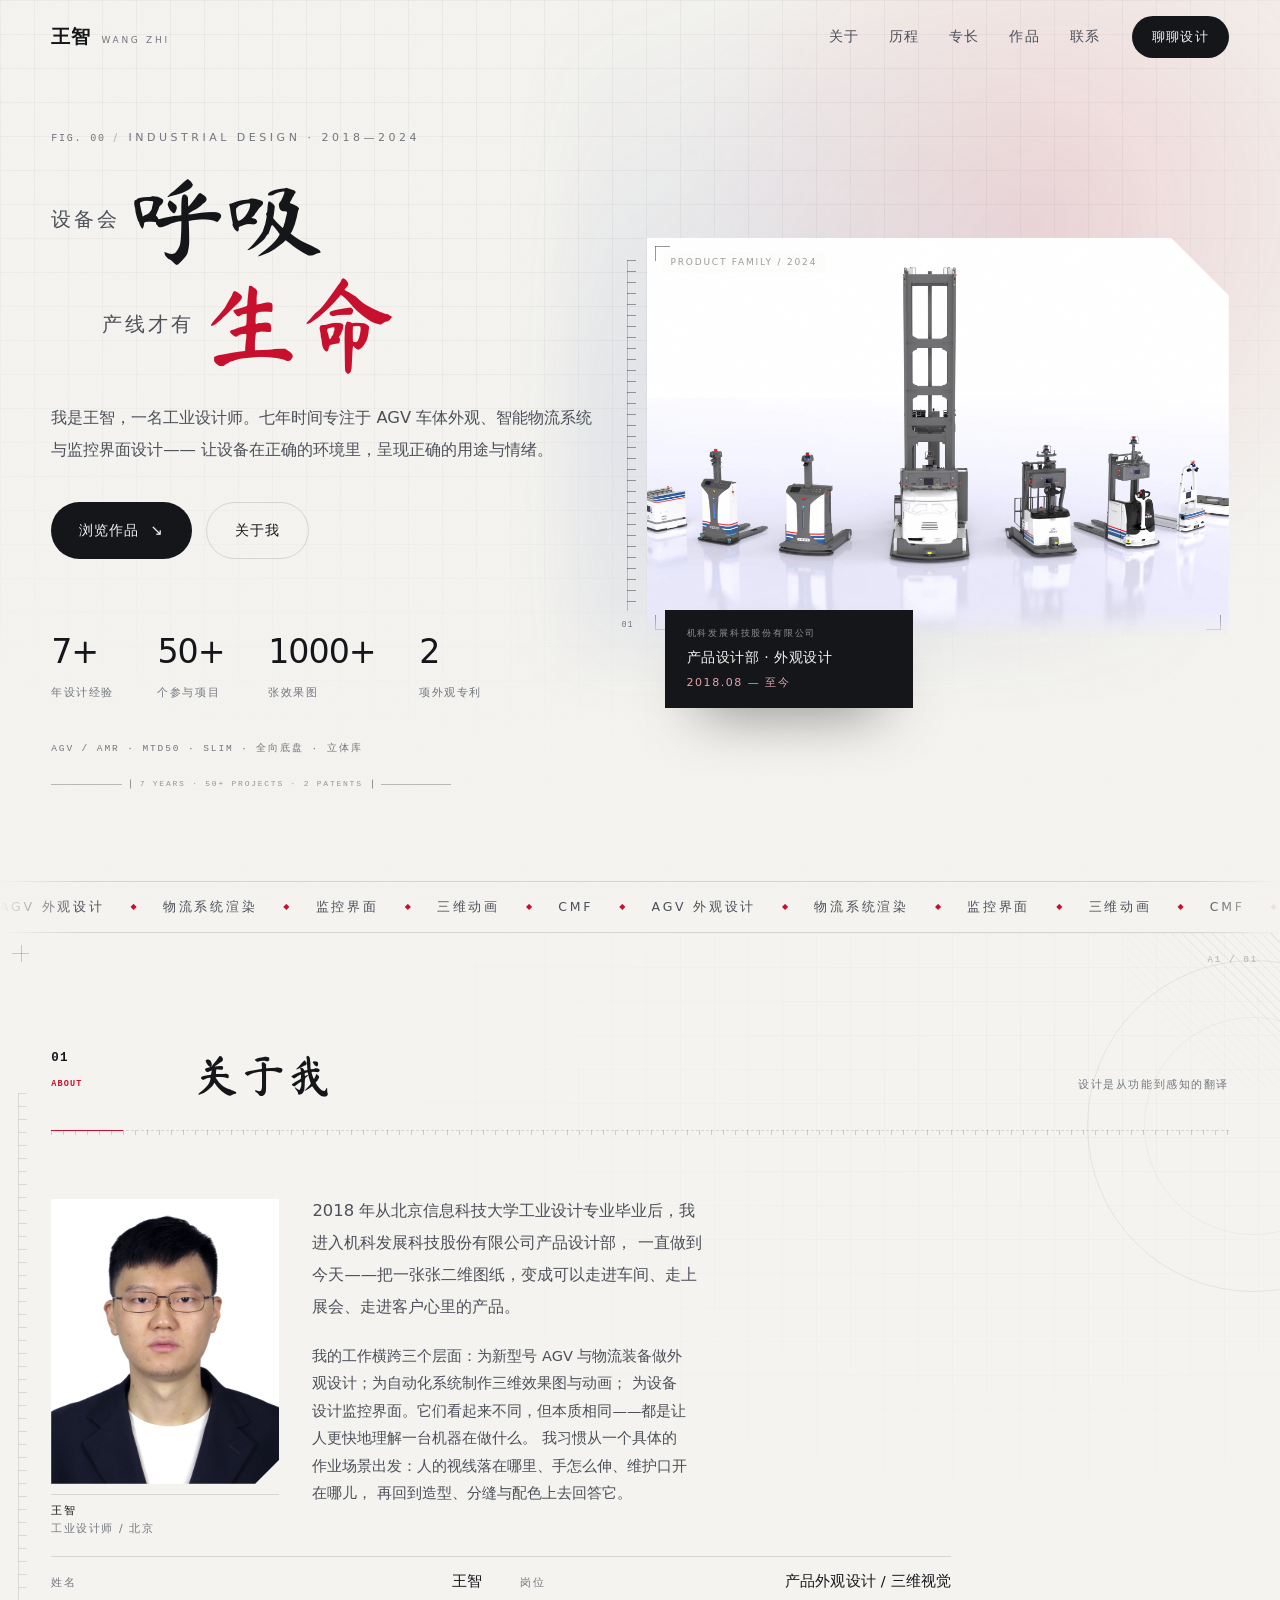
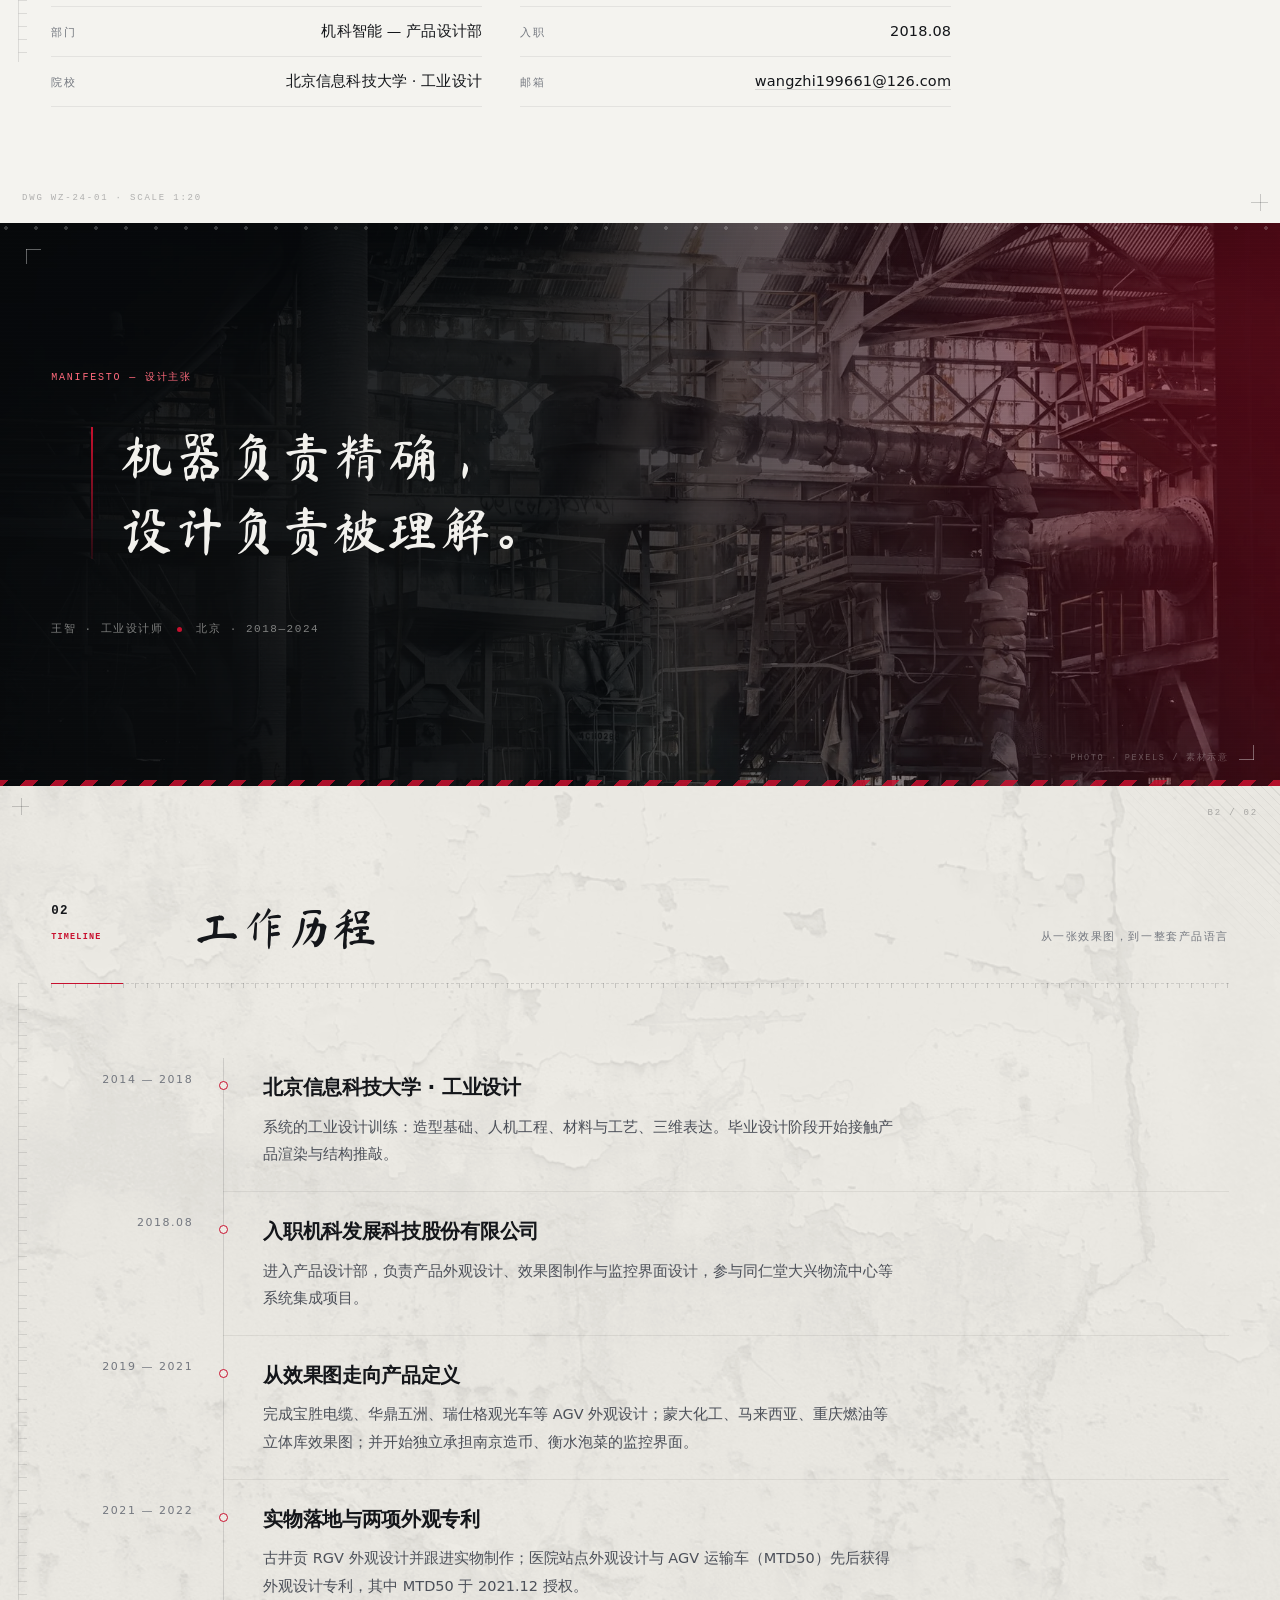
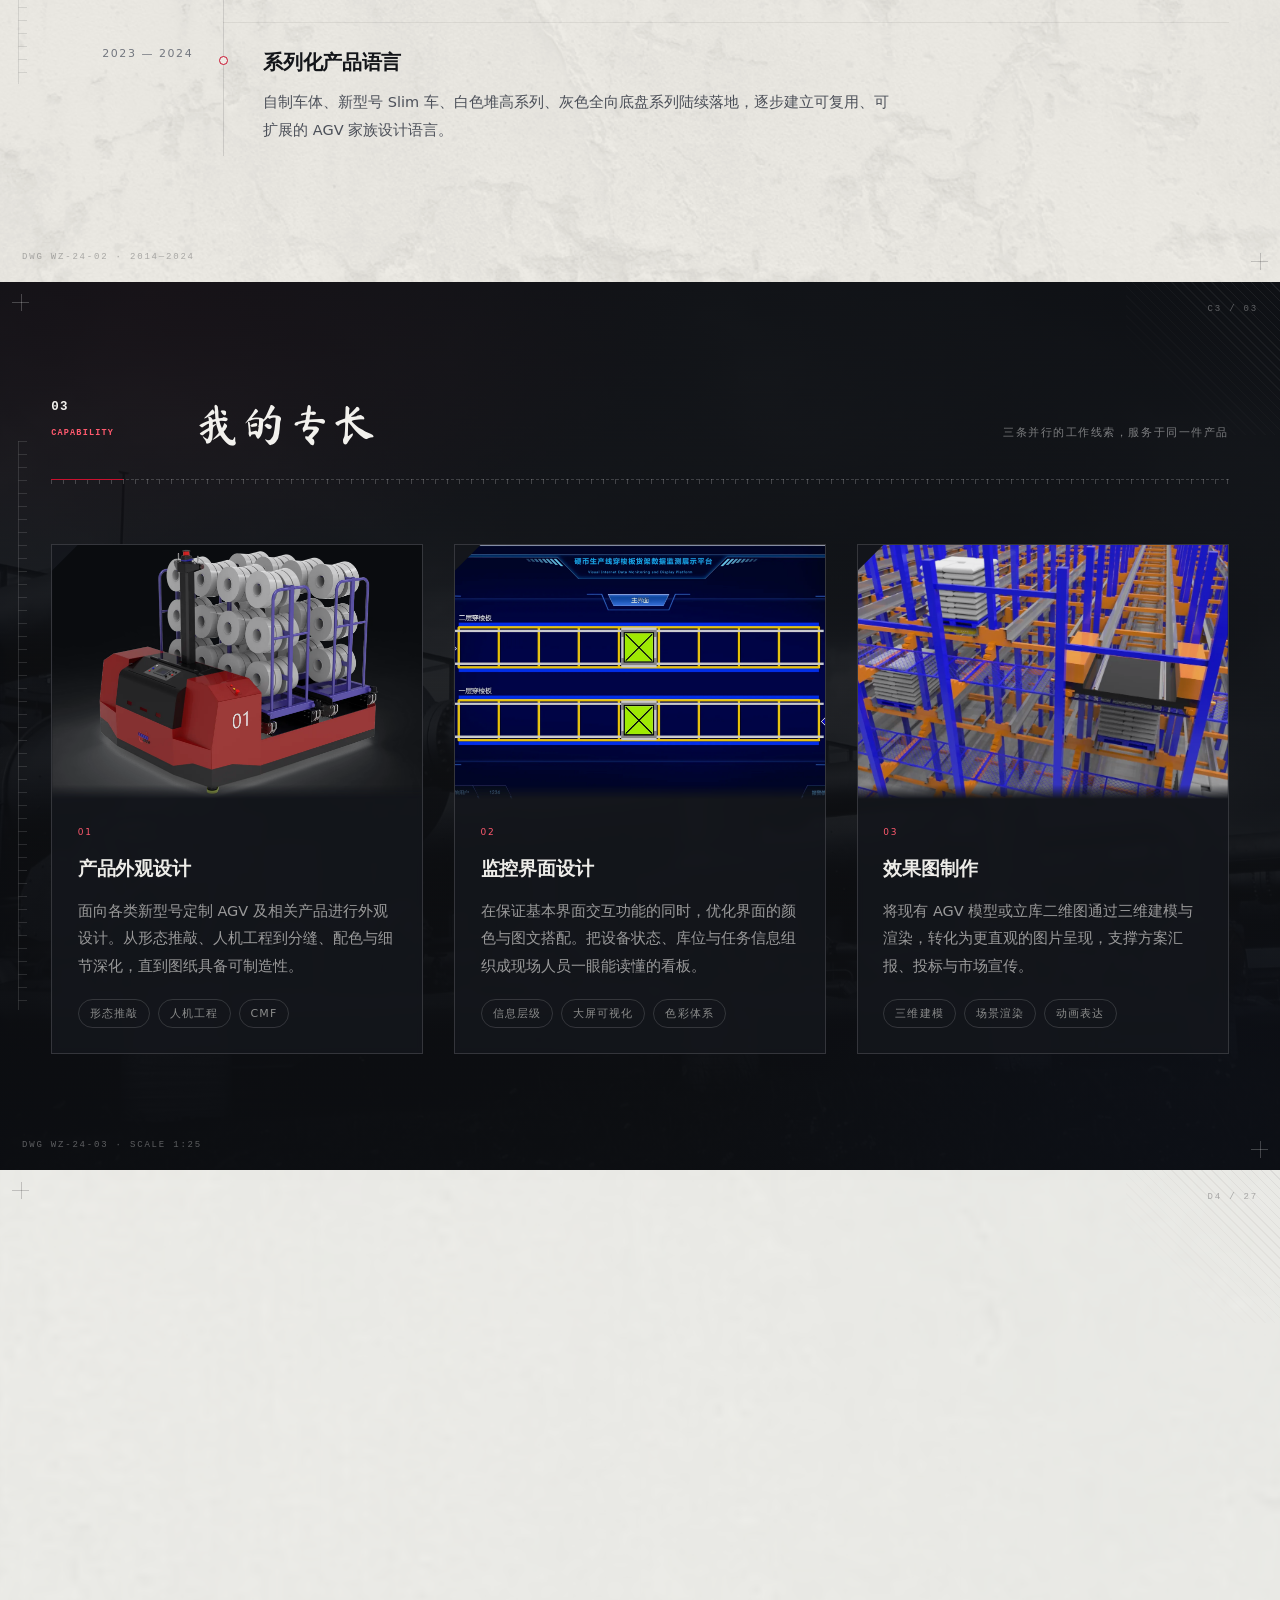
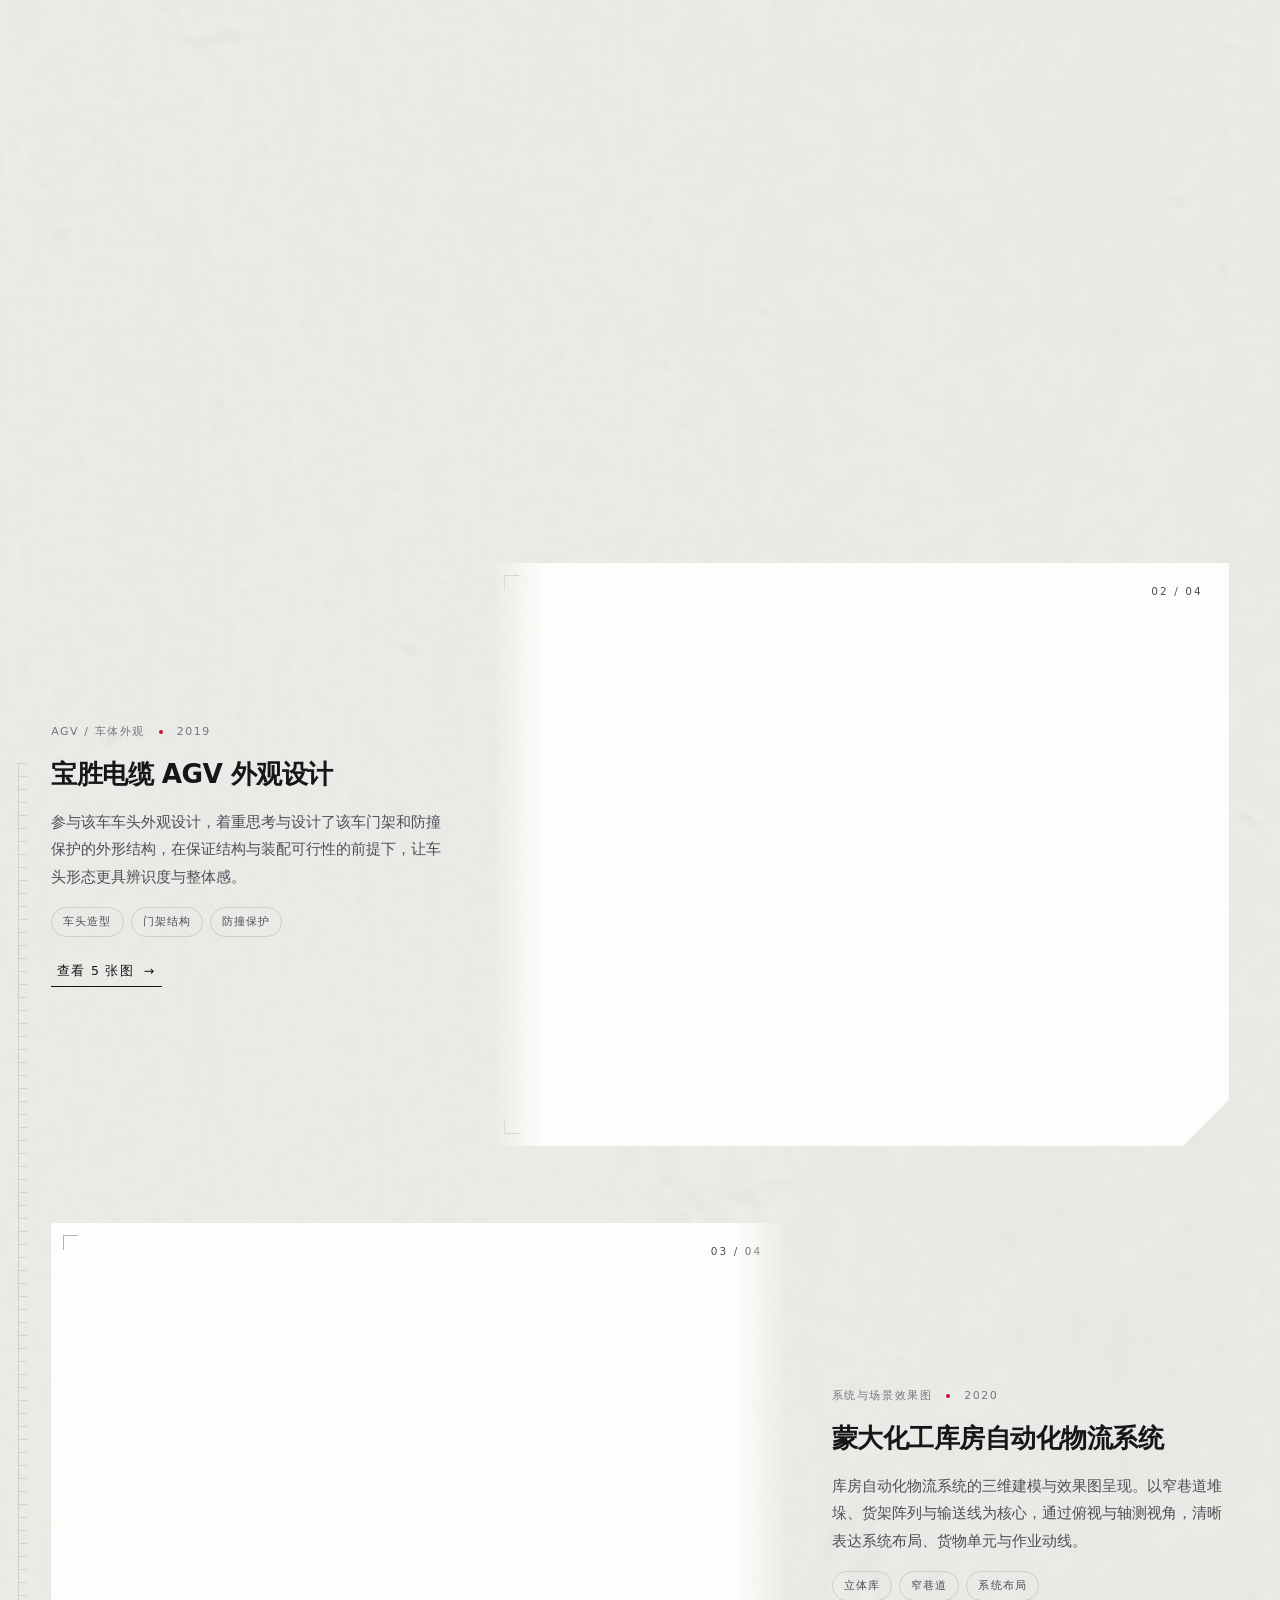
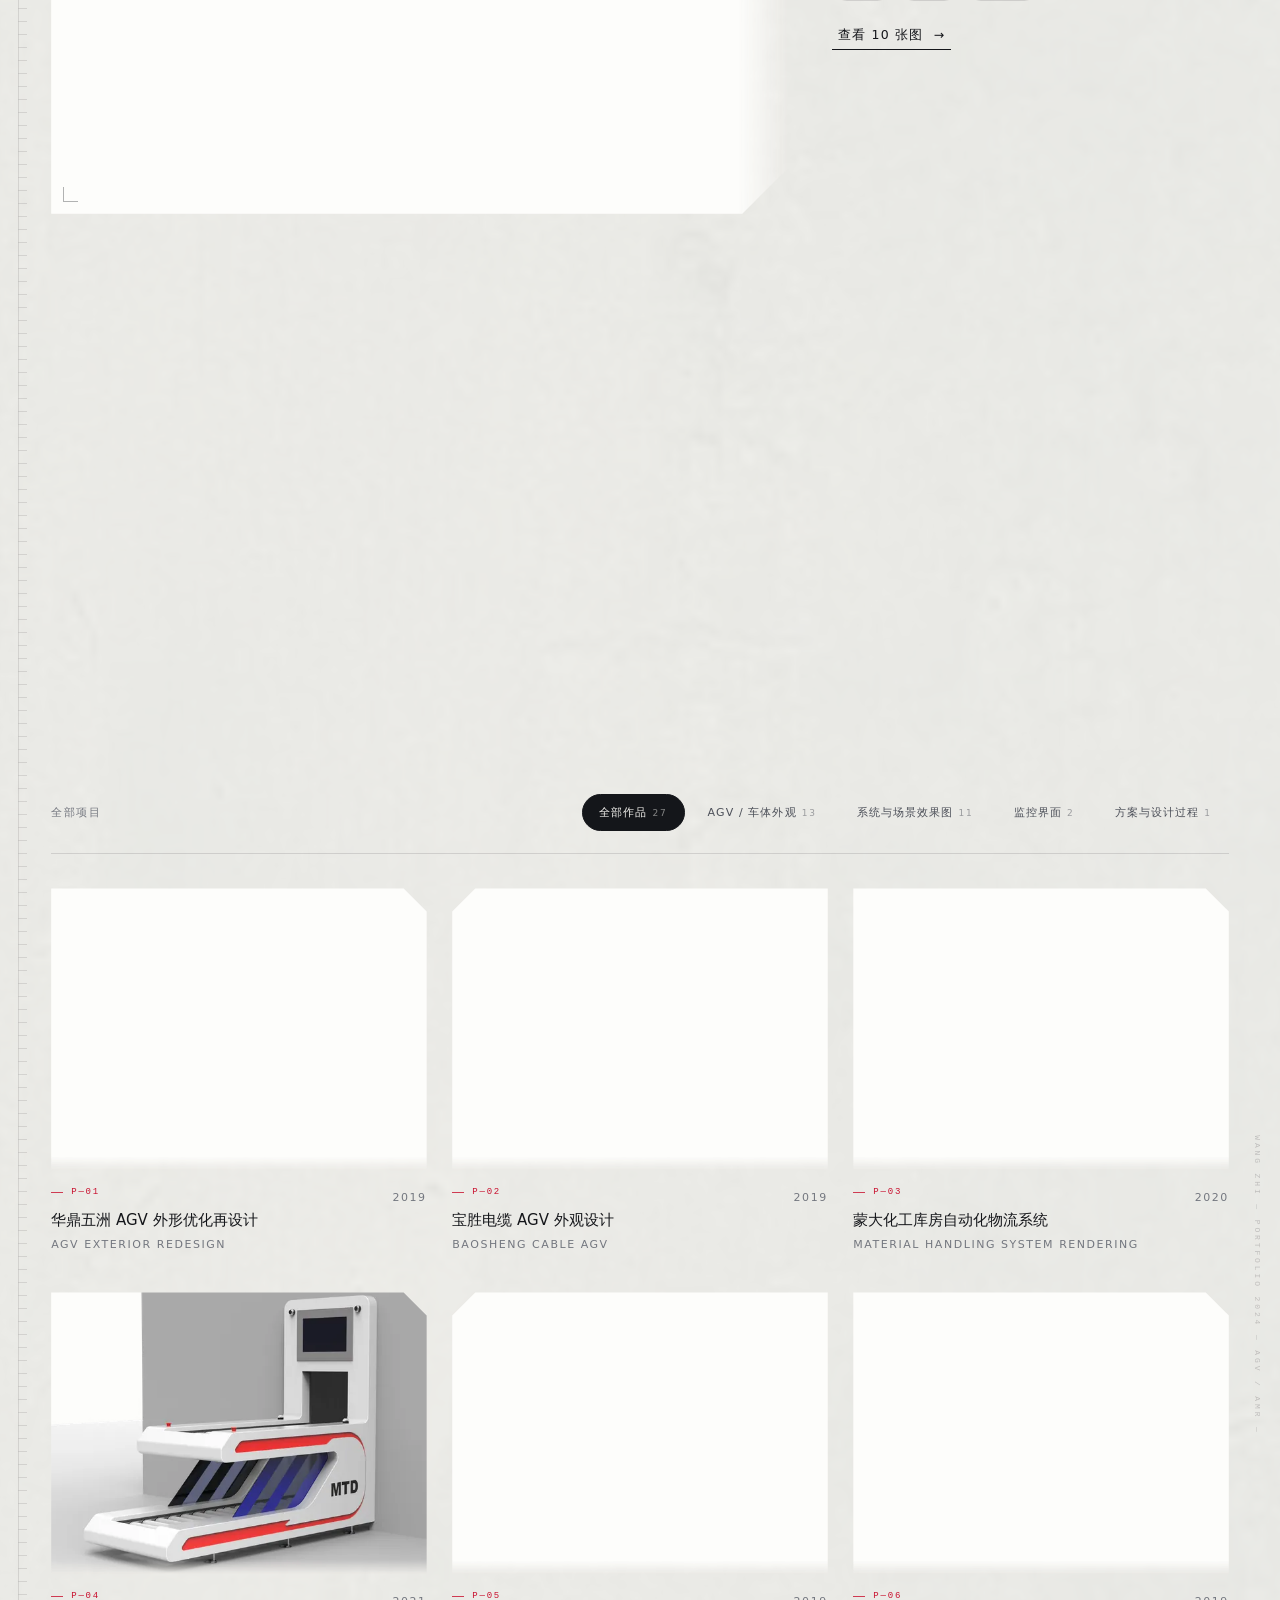
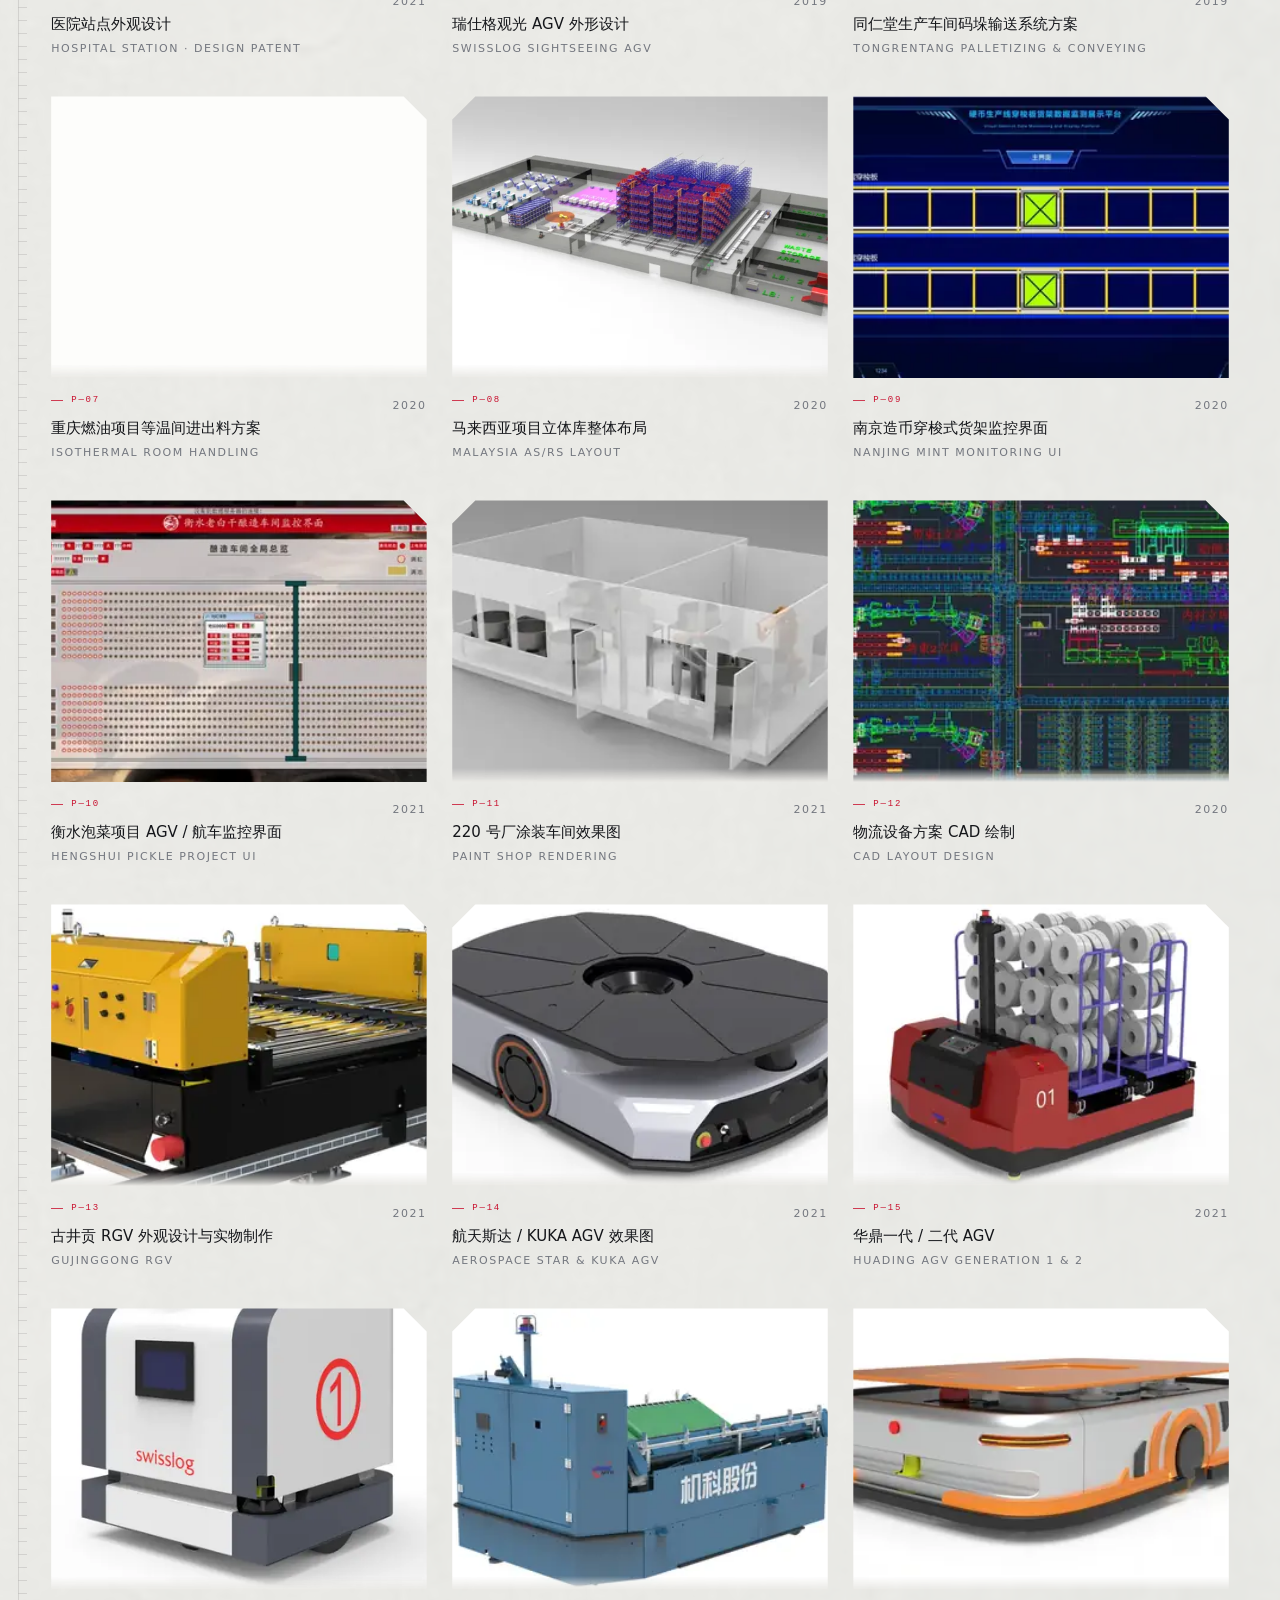
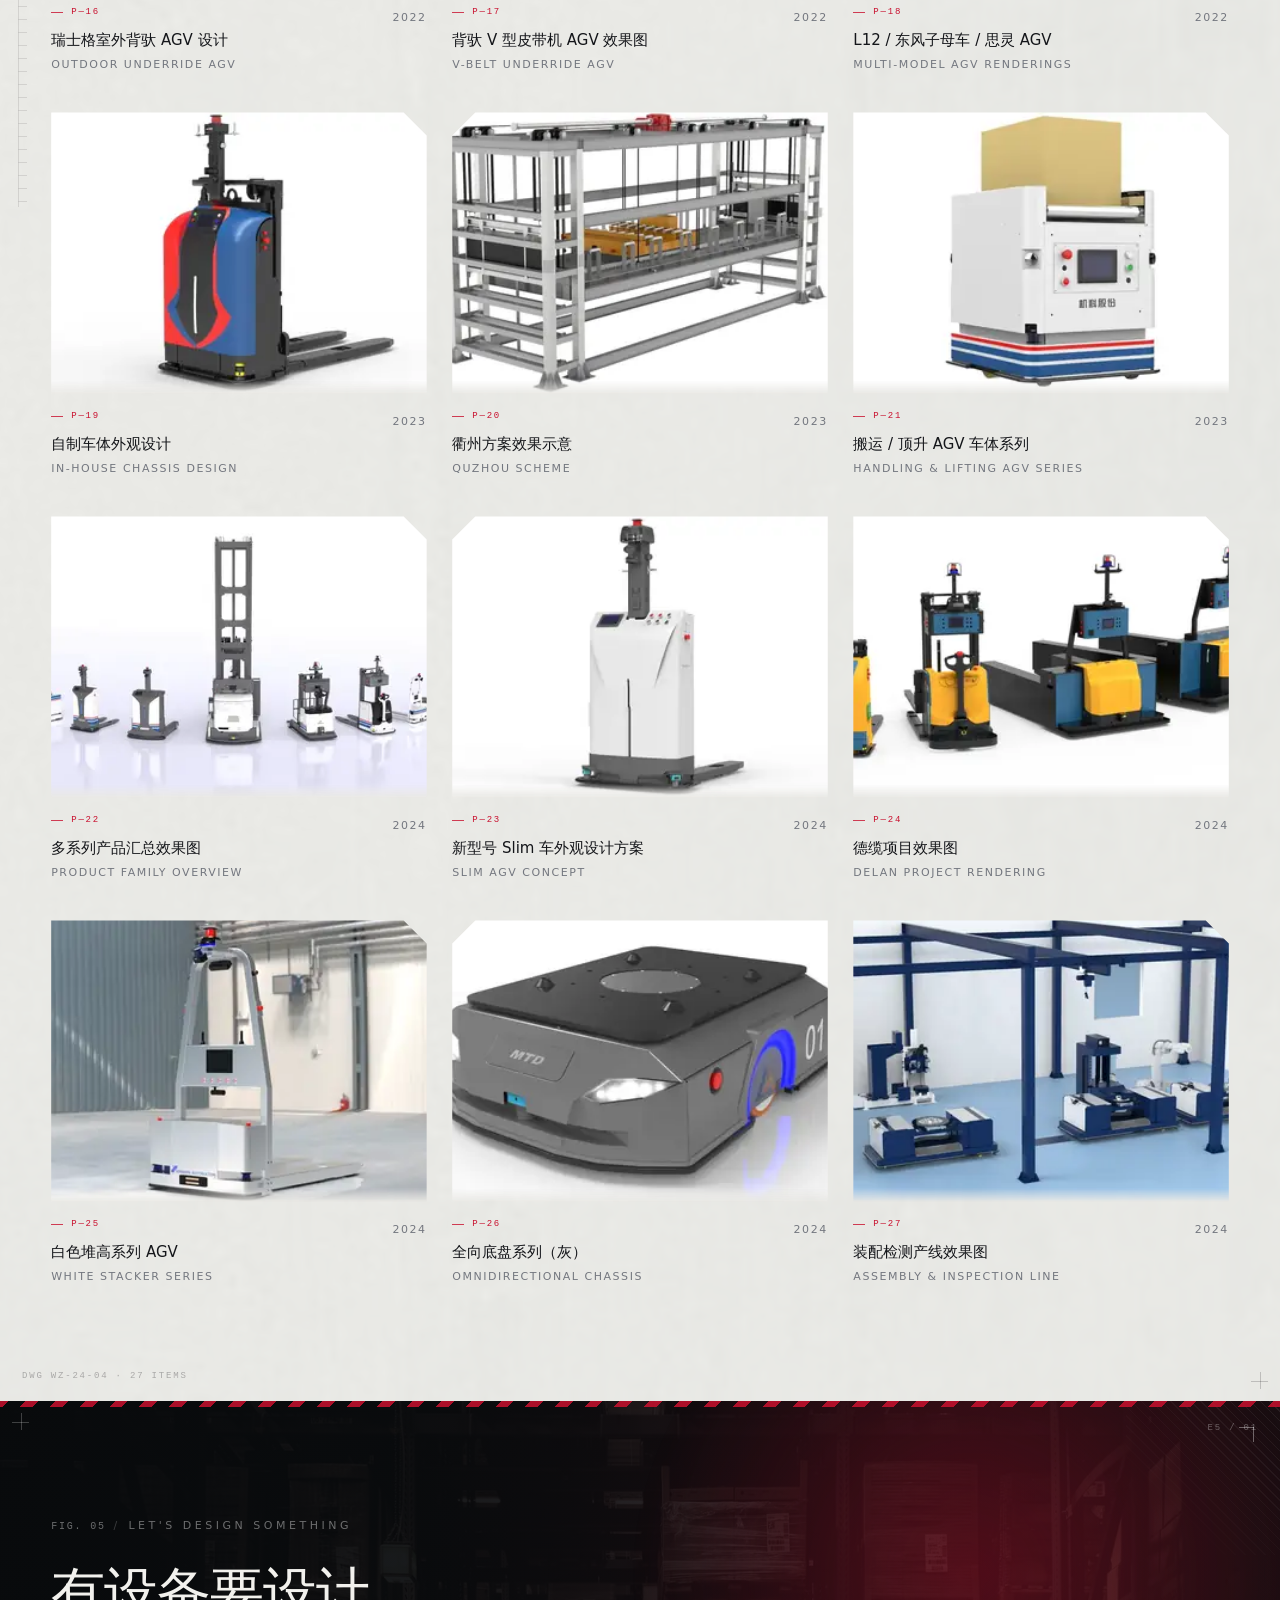
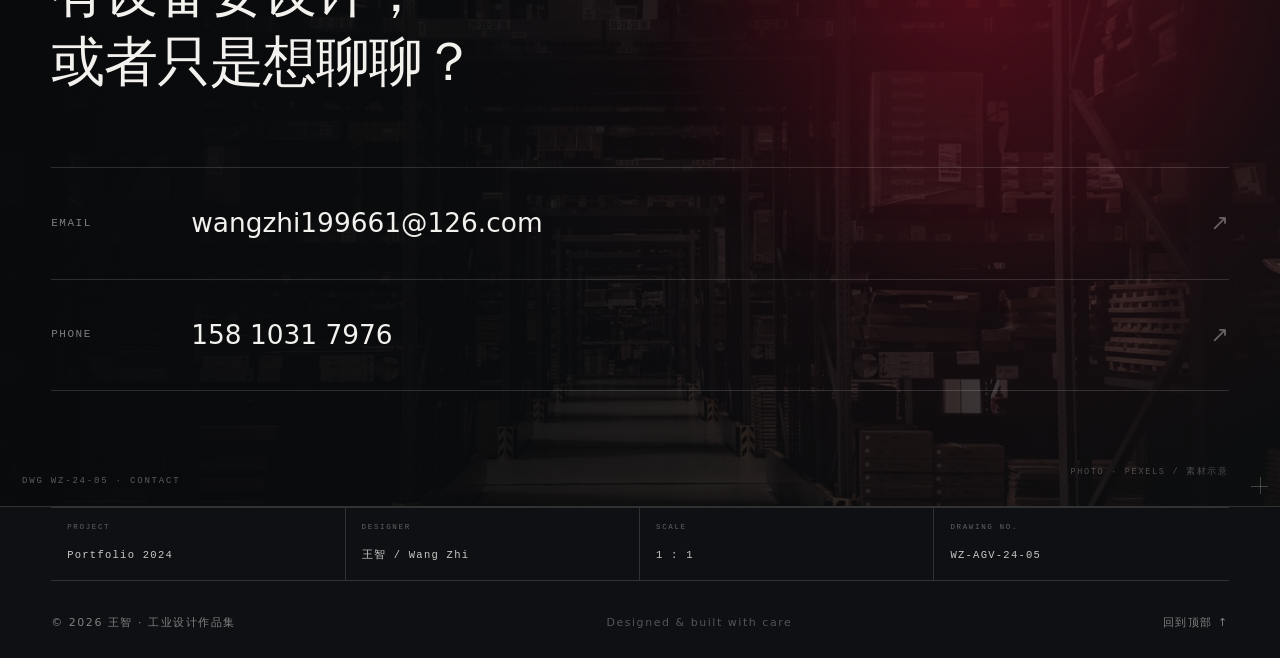
==== commit 2fe56271: "Add files via upload" ====
--- a/index.html
+++ b/index.html
@@ -30,7 +30,7 @@
 <link rel="preload" as="image" href="assets/img/hero.webp" media="(min-width:901px)" />
 <link rel="preload" as="image" href="assets/img/hero-sm.webp" media="(max-width:900px)" />
 <link rel="preload" as="font" type="font/woff2" href="assets/fonts/mashan-subset.woff2" crossorigin />
-<link rel="stylesheet" href="styles.css?v=29" />
+<link rel="stylesheet" href="styles.css?v=30" />
 </head>
 <body>
 
@@ -291,7 +291,7 @@
       </article>
 
       <article class="cap reveal">
-        <div class="cap__media cap__media--contain">
+        <div class="cap__media">
           <img src="assets/img/s19_04.webp" alt="监控界面设计作品" loading="lazy" />
         </div>
         <div class="cap__body">
@@ -342,6 +342,7 @@
     <div class="work__bar reveal">
       <h3 class="work__barTitle">全部项目</h3>
       <div class="filters" id="filters" role="group" aria-label="作品分类"></div>
+      <p class="sr-only" id="filterStatus" role="status" aria-live="polite"></p>
     </div>
     <div class="grid" id="grid"></div>
   </div>
@@ -428,7 +429,7 @@
   </div>
 </noscript>
 
-<script src="data.js?v=29" defer></script>
-<script src="app.js?v=29" defer></script>
+<script src="data.js?v=30" defer></script>
+<script src="app.js?v=30" defer></script>
 </body>
 </html>
--- a/styles.css
+++ b/styles.css
@@ -12,8 +12,6 @@
   --ink-2:#4C5059;
   --ink-3:#73777F;
   --red:#C8102E;
-  --red-deep:#9E0A22;
-  --blue:#1B3EA8;
   --dark:#0E1013;
   --dark-2:#15181D;
   --line:rgba(20,22,26,.13);
@@ -38,7 +36,6 @@
   --lh-lead:1.95;
   --c-body:#4C5059;
   --c-sub:#73777F;
-  --c-label:#8B8F98;
 
   /* ---- layout ---- */
   --container:1320px;
@@ -48,6 +45,10 @@
 }
 
 *,*::before,*::after{box-sizing:border-box}
+/* 仅屏幕阅读器可见 */
+.sr-only{position:absolute;width:1px;height:1px;padding:0;margin:-1px;overflow:hidden;
+  clip:rect(0 0 0 0);clip-path:inset(50%);white-space:nowrap;border:0}
+
 html{scroll-behavior:smooth;-webkit-text-size-adjust:100%}
 body{
   margin:0;background:var(--paper);color:var(--ink);
@@ -365,7 +366,6 @@
 .card__media img{width:100%;height:100%;object-fit:cover;transition:transform 1.05s var(--ease)}
 .card__media picture,.hero__frame picture,.feat__media picture{display:block;width:100%;height:100%}
 .card--ui .card__media{background:#0B0D10}
-.card:hover .card__media img{transform:scale(1.045)}
 .card__overlay{
   position:absolute;inset:0;background:linear-gradient(to top,rgba(14,16,19,.55),transparent 55%);
   opacity:0;transition:opacity .5s var(--ease);
@@ -573,7 +573,6 @@
 }
 /* 卡片图铺满整个画框，不留白边 */
 .card__media img,
-.card--contain .card__media img,
 .card--ui .card__media img{
   object-fit:cover;
   padding:0;
@@ -1081,7 +1080,6 @@
   .cap__media{width:100%}
   .cap__media img{aspect-ratio:16/10;height:auto}
   .hero__title{letter-spacing:-.03em}
-  .hero__vert{display:none}
   /* 联系区：保持桌面的三列（标签 / 值 / 箭头） */
   .contact__row{grid-template-columns:56px 1fr auto;gap:10px}
   .contact__label{grid-column:auto;font-size:9.5px}
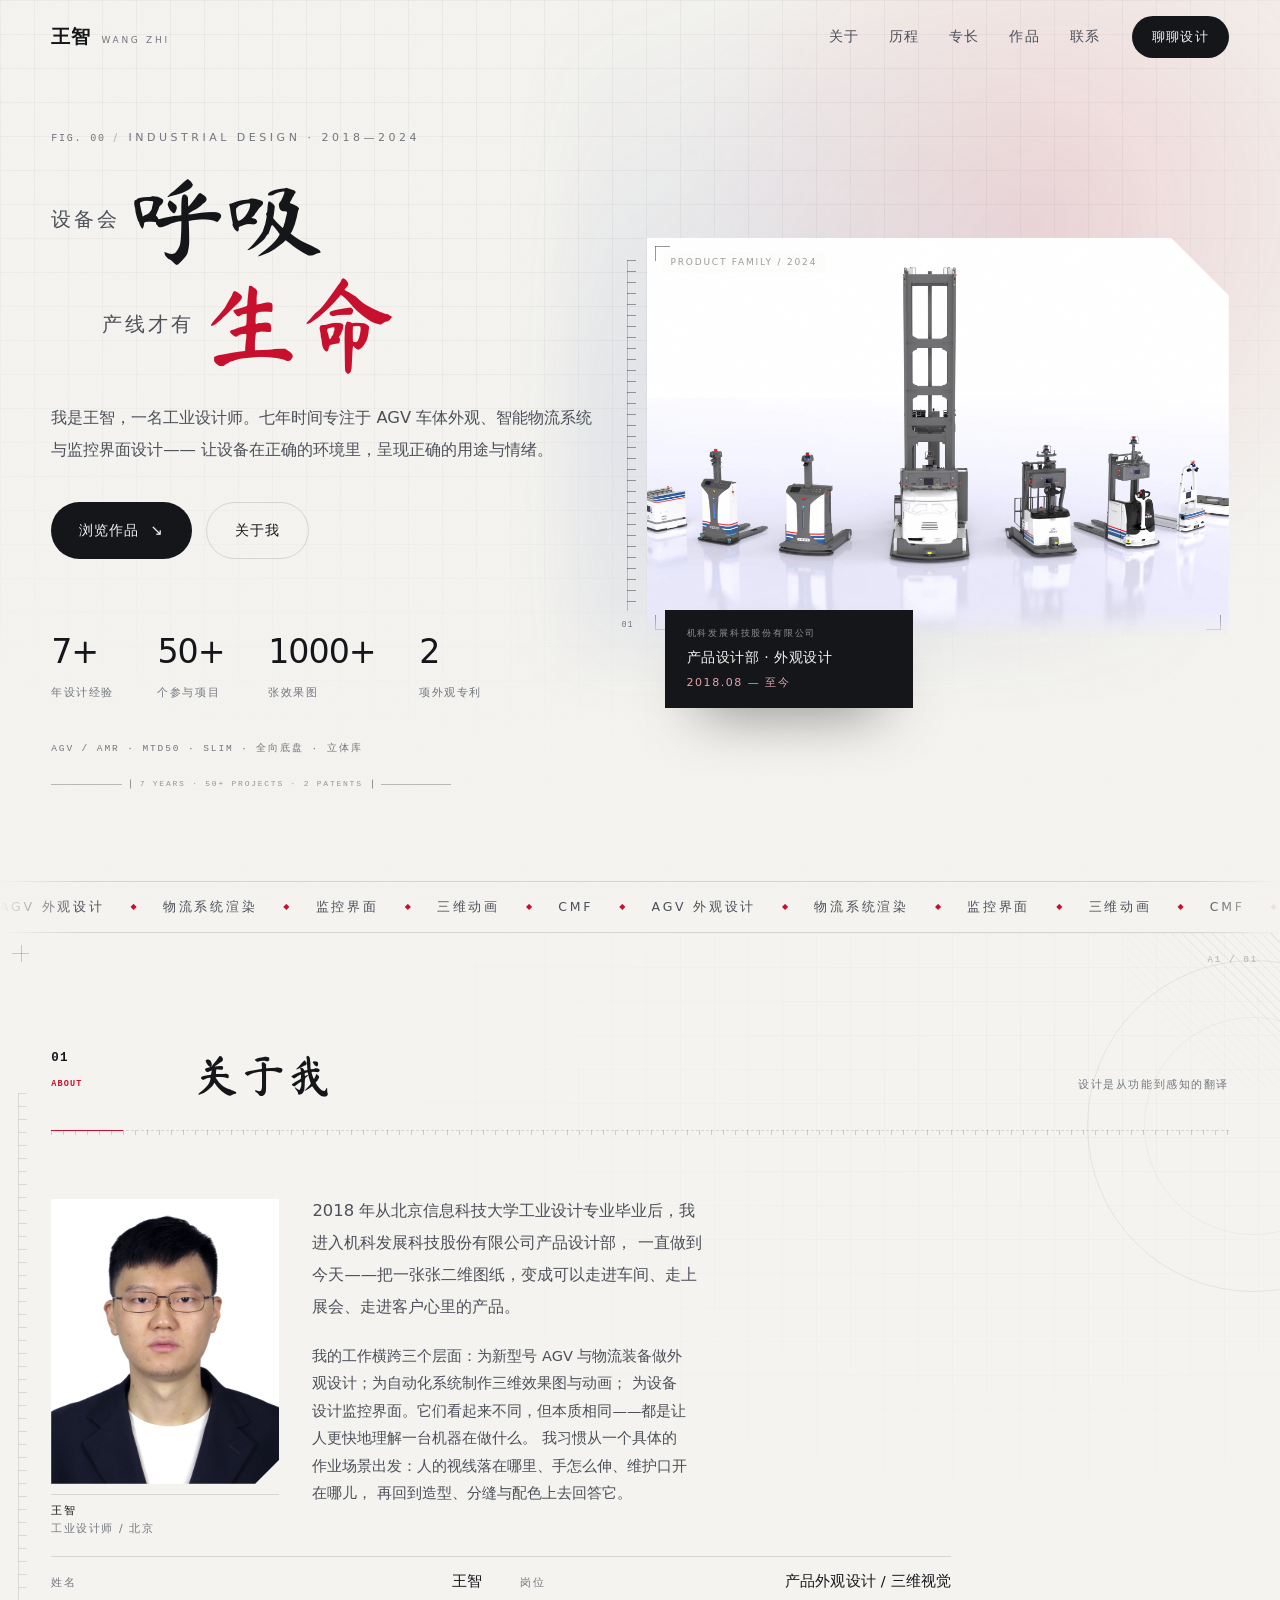
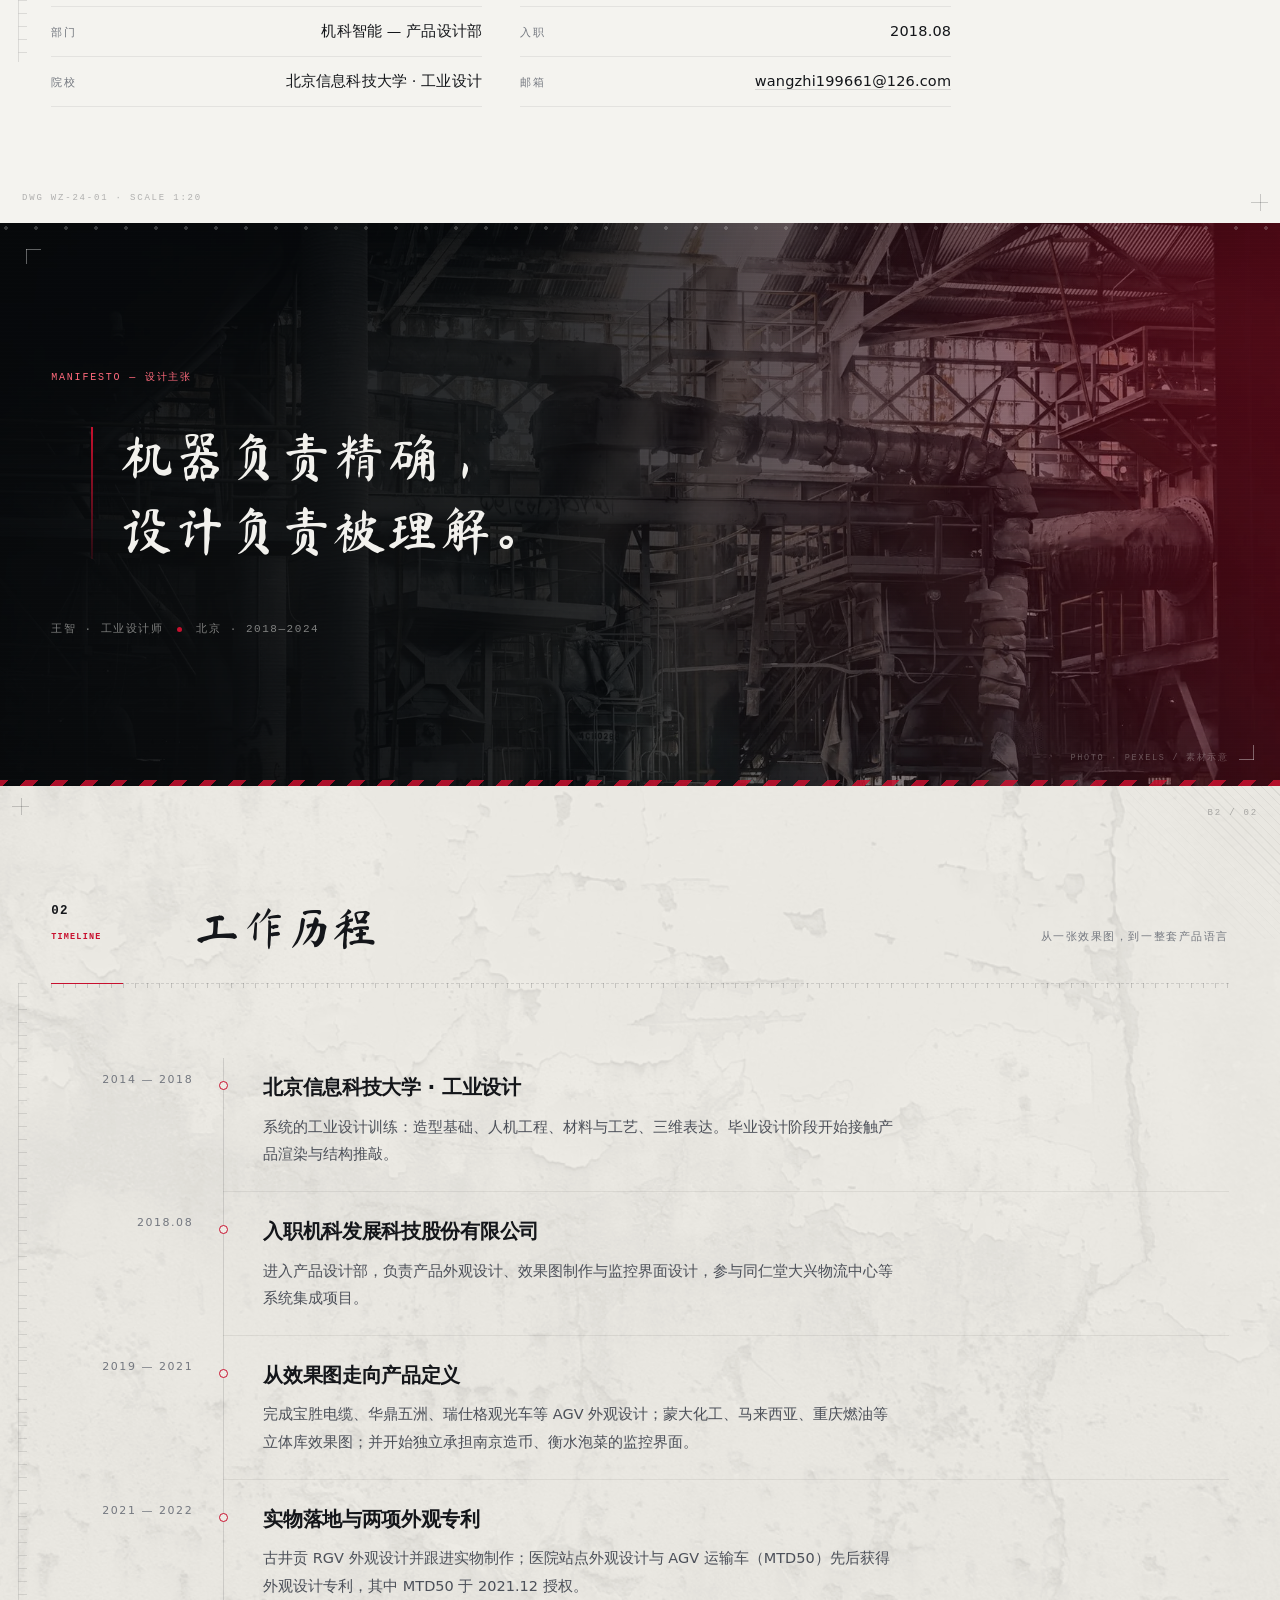
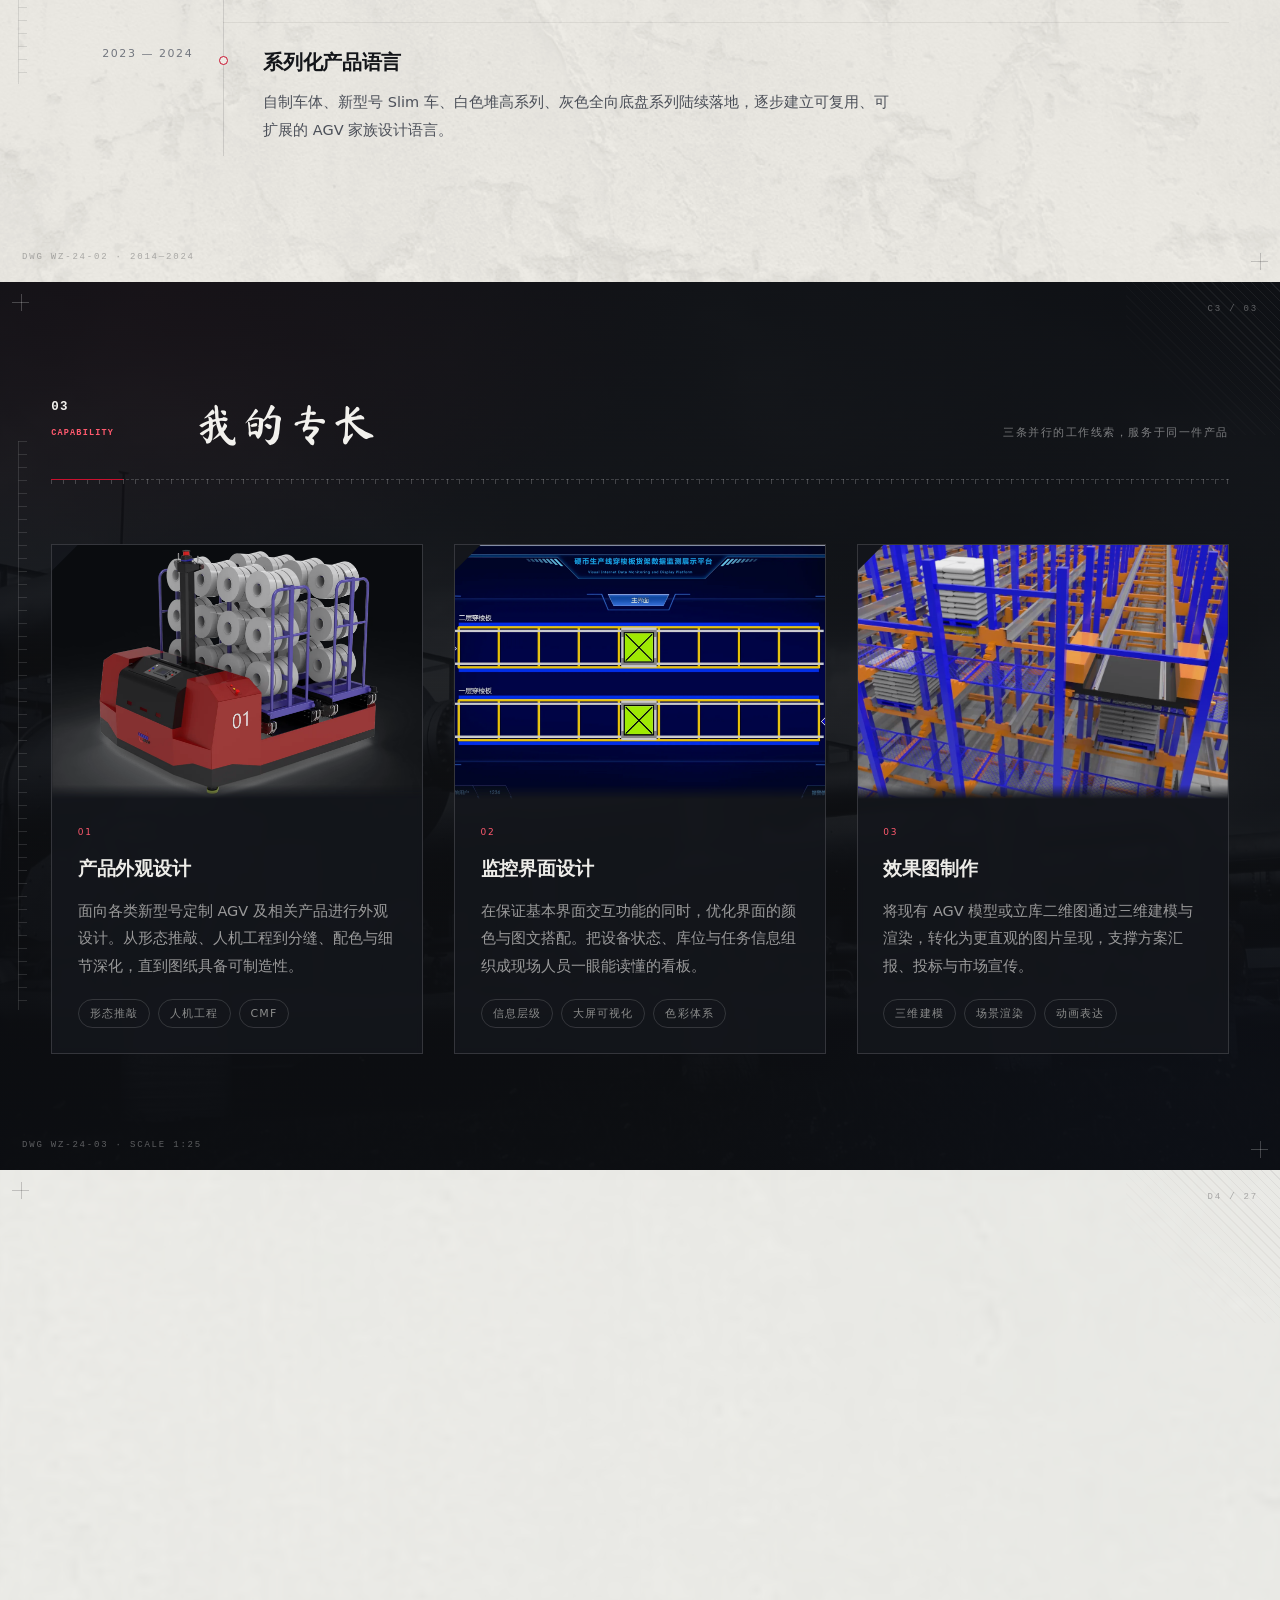
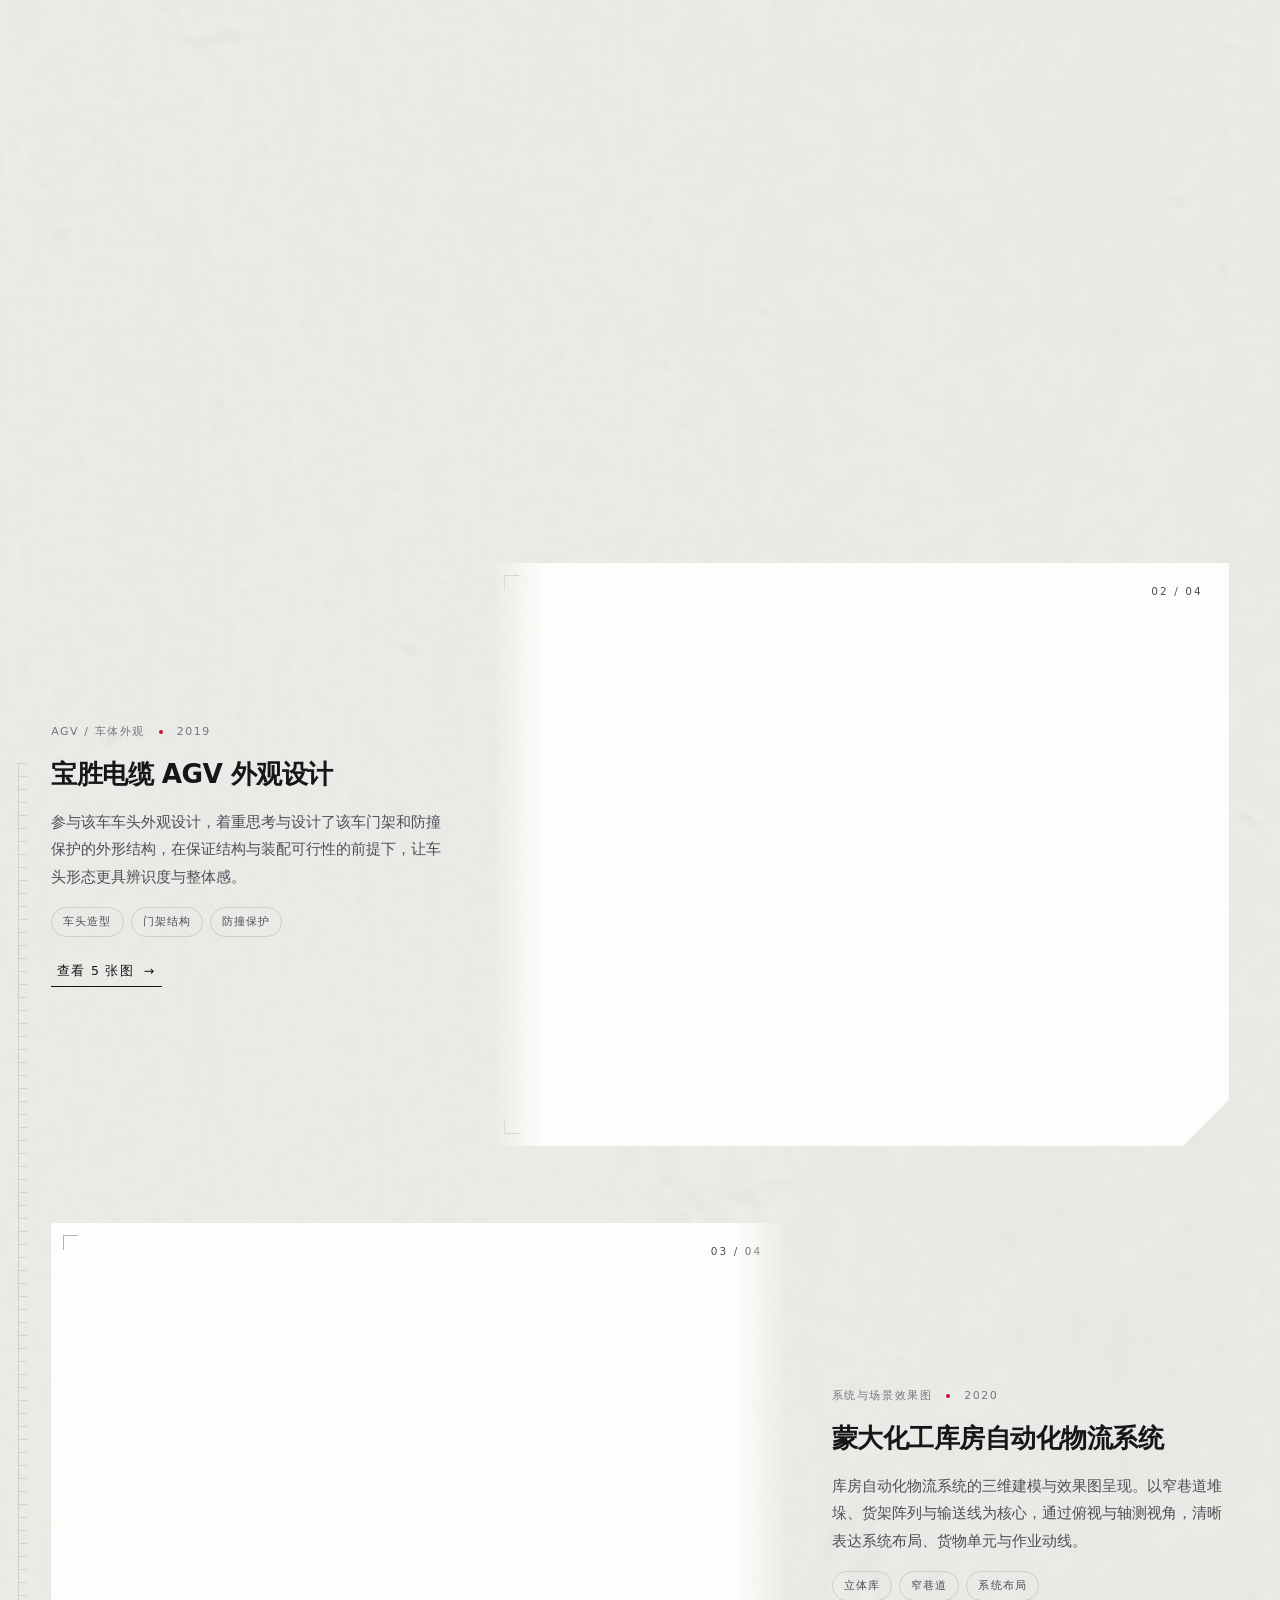
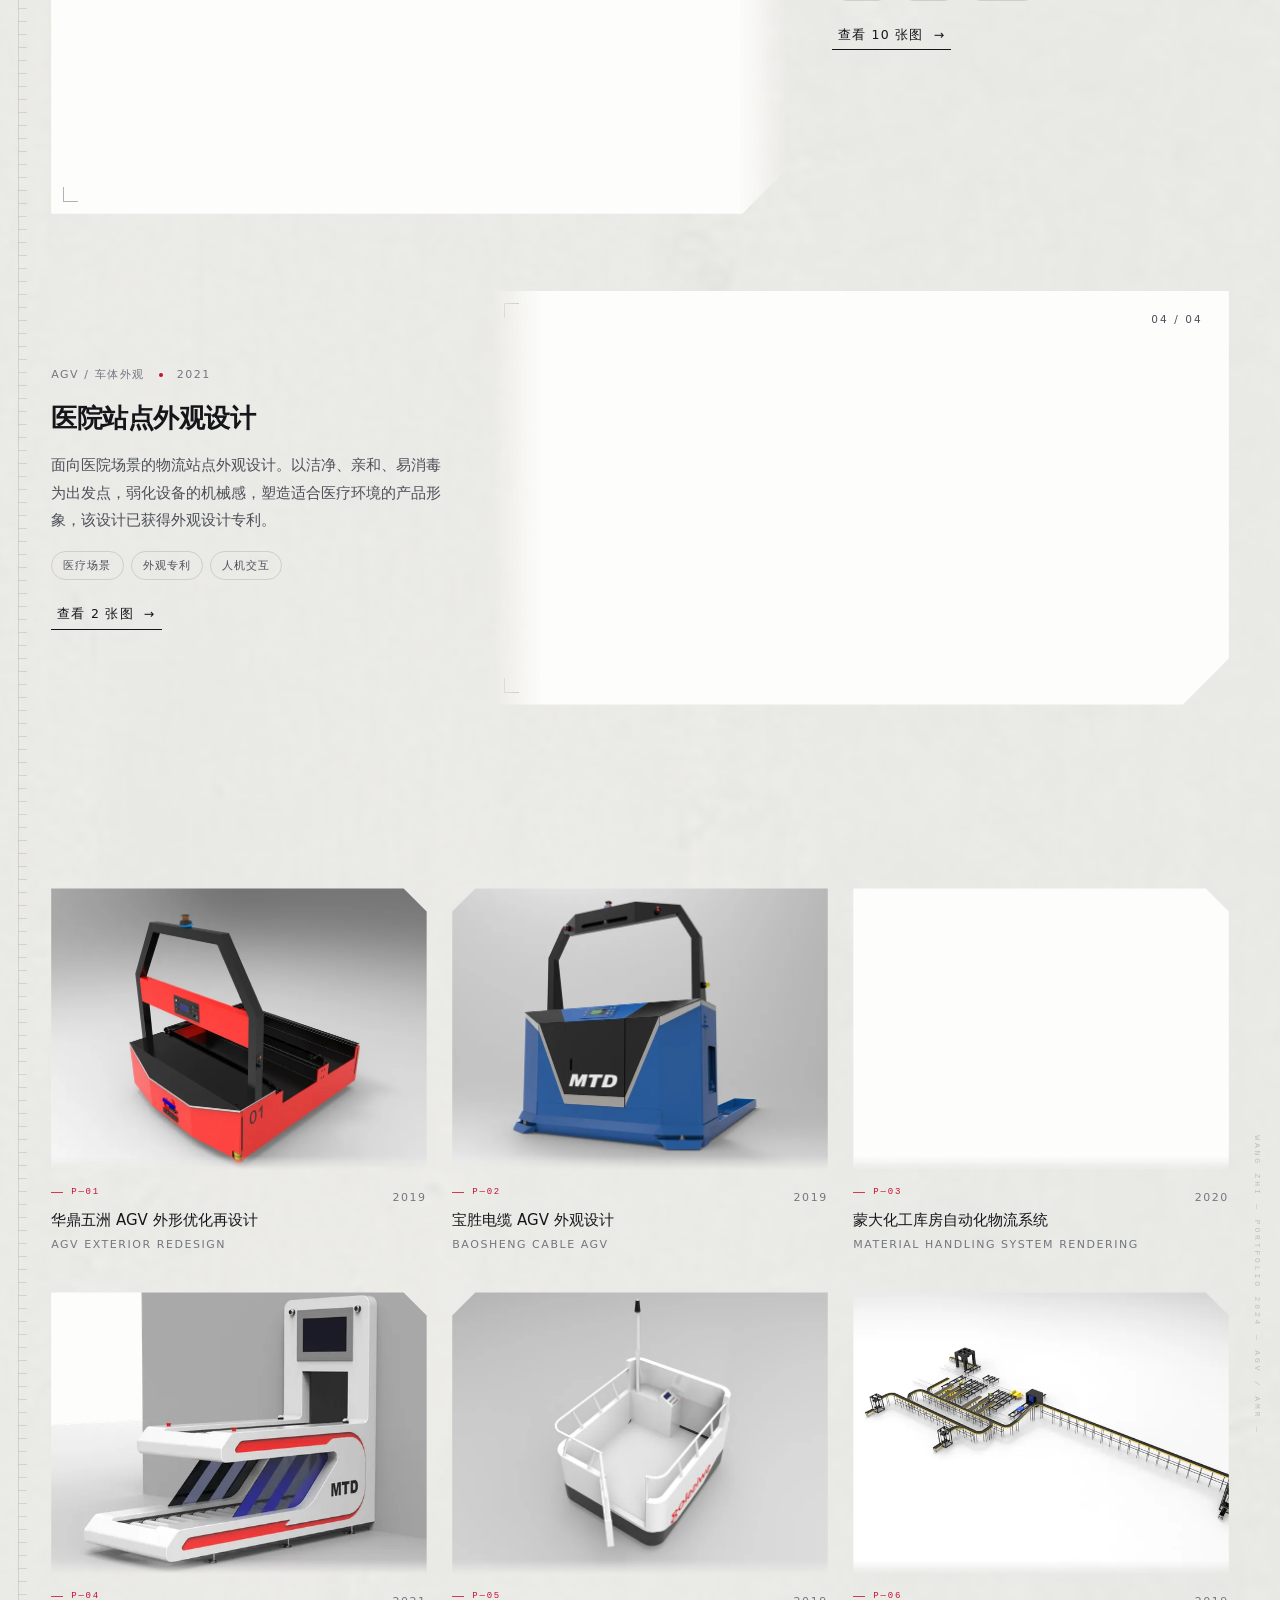
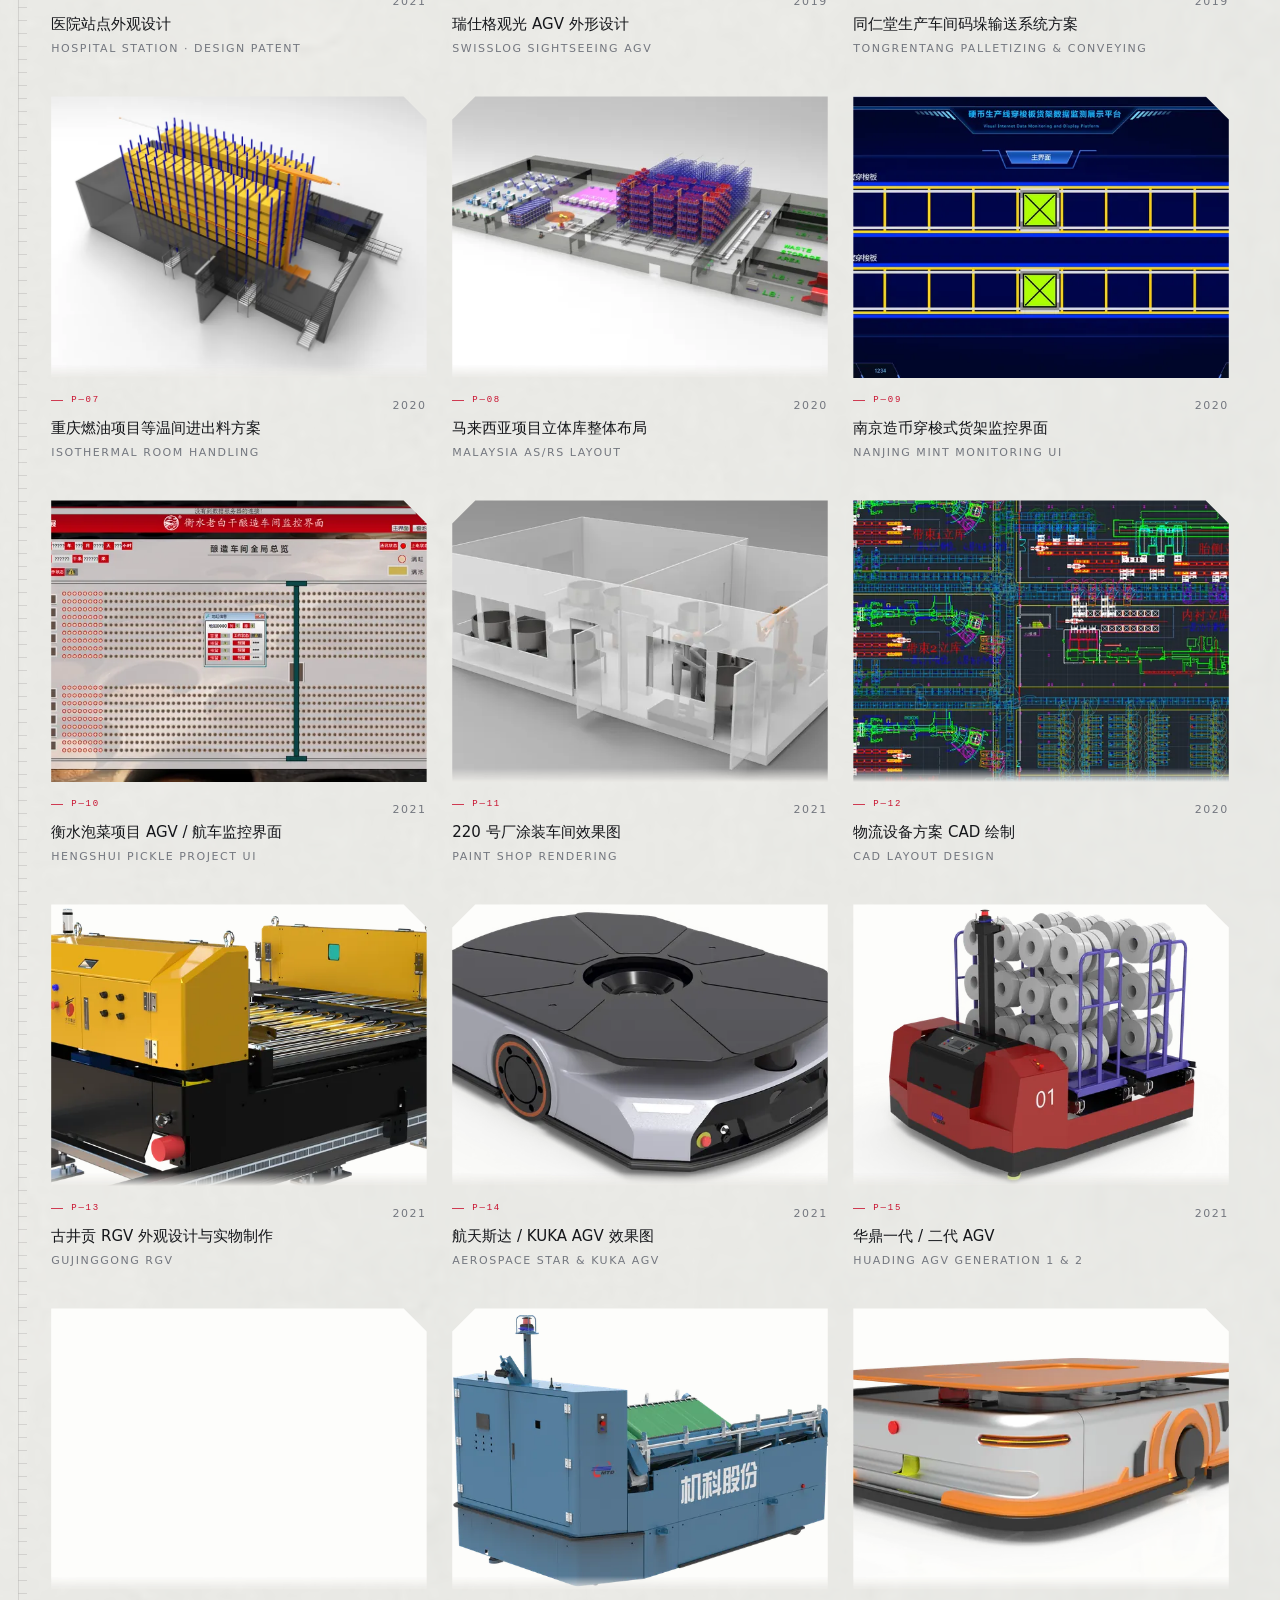
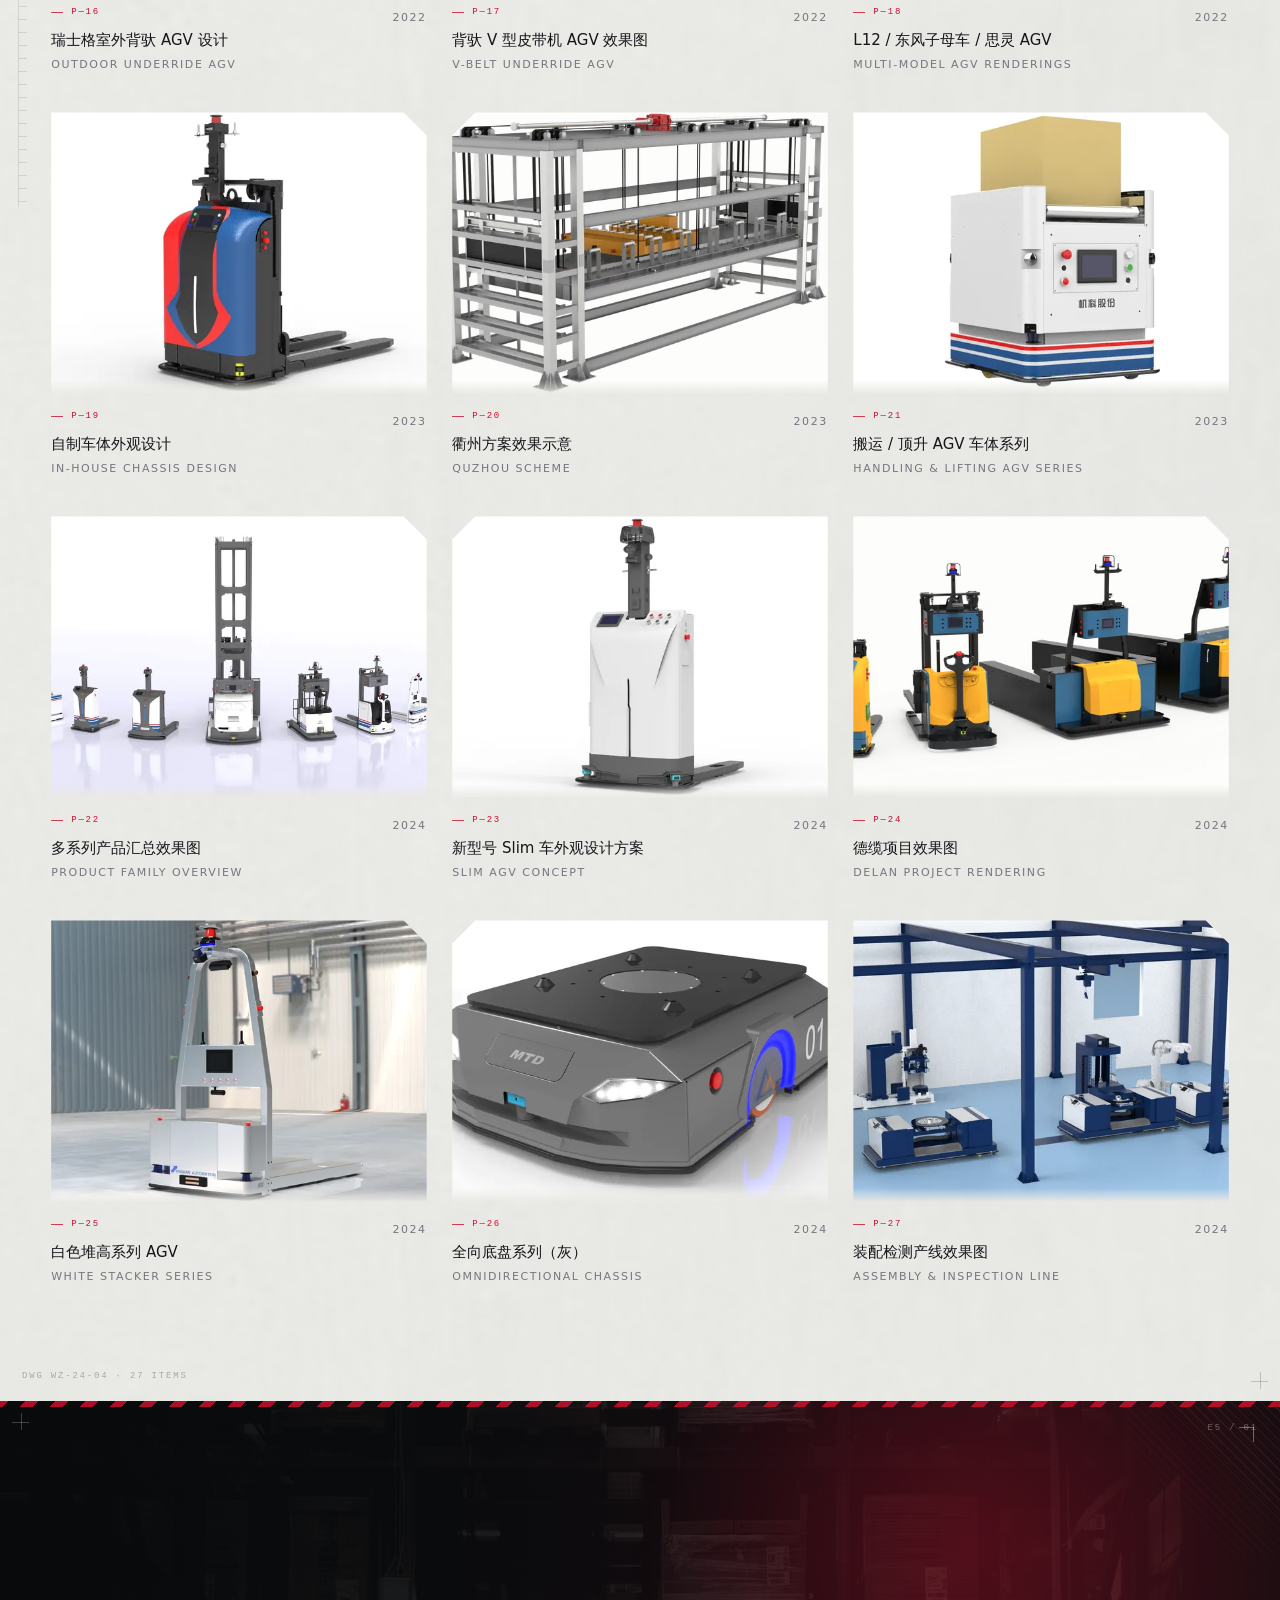
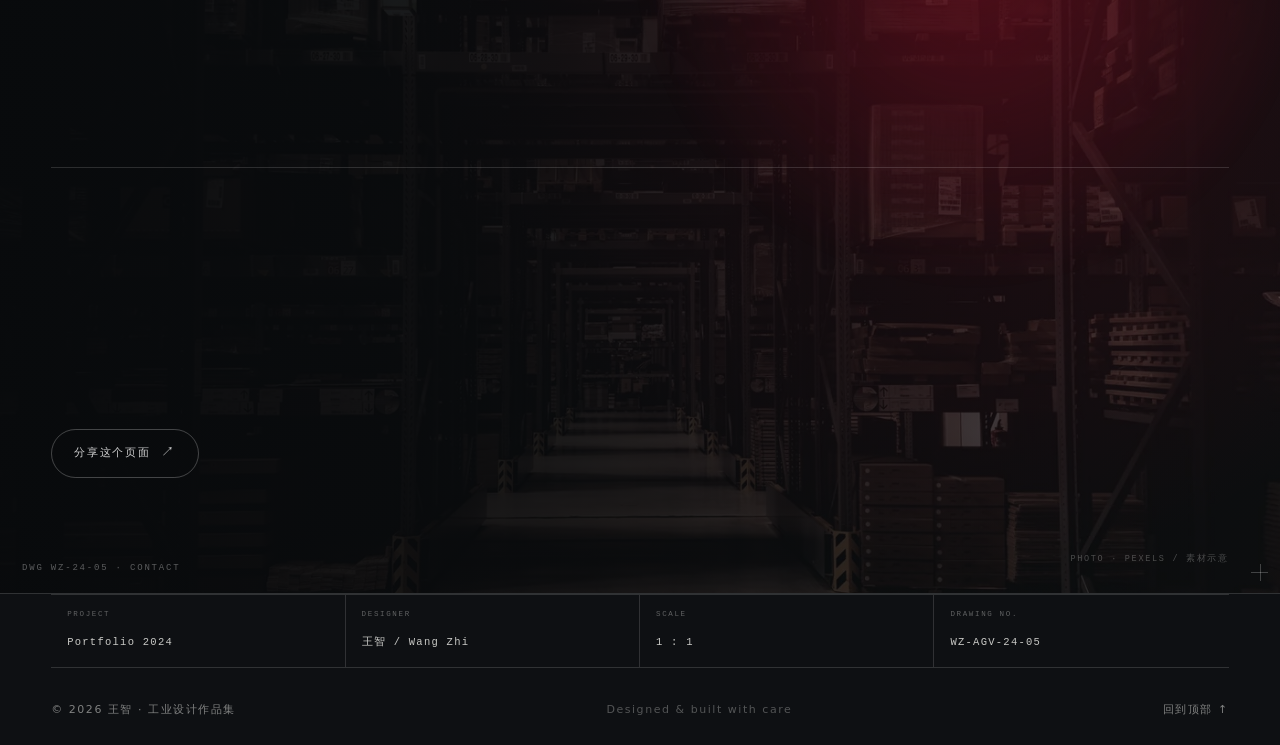
==== commit 41186e2d: "Add files via upload" ====
--- a/index.html
+++ b/index.html
@@ -30,9 +30,18 @@
 <link rel="preload" as="image" href="assets/img/hero.webp" media="(min-width:901px)" />
 <link rel="preload" as="image" href="assets/img/hero-sm.webp" media="(max-width:900px)" />
 <link rel="preload" as="font" type="font/woff2" href="assets/fonts/mashan-subset.woff2" crossorigin />
-<link rel="stylesheet" href="styles.css?v=30" />
+<link rel="stylesheet" href="styles.css?v=31" />
 </head>
 <body>
+
+<div class="preloader" id="preloader" aria-hidden="true">
+  <div class="preloader__inner">
+    <p class="preloader__logo">王智<span>WANG ZHI</span></p>
+    <div class="preloader__bar"><i></i></div>
+    <p class="preloader__hint mono">PORTFOLIO · 2018—2024</p>
+  </div>
+</div>
+<noscript><style>.preloader{display:none}</style></noscript>
 
 <a class="skip-link" href="#work">跳到作品</a>
 
@@ -364,17 +373,22 @@
     <p class="eyebrow reveal"><span class="mono">FIG. 05</span><span class="eyebrow__sep">/</span>Let's design something</p>
     <h2 class="contact__title reveal">有设备要设计，<br />或者只是想聊聊？</h2>
     <div class="contact__rows">
-      <a class="contact__row reveal" href="mailto:wangzhi199661@126.com">
+      <div class="contact__row reveal">
         <span class="contact__label mono">Email</span>
-        <span class="contact__value">wangzhi199661@126.com</span>
-        <span class="contact__arrow">↗</span>
-      </a>
-      <a class="contact__row reveal" href="tel:15810317976">
+        <a class="contact__value" href="mailto:wangzhi199661@126.com">wangzhi199661@126.com</a>
+        <button class="contact__copy" type="button" data-copy="wangzhi199661@126.com" data-kind="邮箱">复制</button>
+        <a class="contact__arrow" href="mailto:wangzhi199661@126.com" tabindex="-1" aria-hidden="true">↗</a>
+      </div>
+      <div class="contact__row reveal">
         <span class="contact__label mono">Phone</span>
-        <span class="contact__value">158 1031 7976</span>
-        <span class="contact__arrow">↗</span>
-      </a>
-    </div>
+        <a class="contact__value" href="tel:15810317976">158 1031 7976</a>
+        <button class="contact__copy" type="button" data-copy="15810317976" data-kind="电话">复制</button>
+        <a class="contact__arrow" href="tel:15810317976" tabindex="-1" aria-hidden="true">↗</a>
+      </div>
+    </div>
+    <button class="contact__share" id="shareBtn" type="button" hidden>
+      <span>分享这个页面</span><span class="contact__shareIcon" aria-hidden="true">↗</span>
+    </button>
   </div>
   <span class="tick tick--tr tick--light" aria-hidden="true"></span>
   <p class="contact__credit">PHOTO · PEXELS / 素材示意</p>
@@ -429,7 +443,11 @@
   </div>
 </noscript>
 
-<script src="data.js?v=30" defer></script>
-<script src="app.js?v=30" defer></script>
+<button class="to-top" id="toTop" type="button" aria-label="回到页面顶部" aria-hidden="true" tabindex="-1">↑</button>
+
+<div class="toast" id="toast" role="status" aria-live="polite"></div>
+
+<script src="data.js?v=31" defer></script>
+<script src="app.js?v=31" defer></script>
 </body>
 </html>
--- a/styles.css
+++ b/styles.css
@@ -1016,6 +1016,76 @@
   .section{padding-block:24px;break-inside:avoid}
   a[href^="http"]::after{content:" (" attr(href) ")";font-size:9px;color:#666}
 }
+
+
+/* ================= 预加载界面 ================= */
+.preloader{
+  position:fixed;inset:0;z-index:9999;display:grid;place-items:center;
+  background:var(--paper);color:var(--ink);
+  transition:opacity .55s var(--ease),visibility .55s var(--ease);
+  animation:preFallback 0s linear 6s forwards;
+}
+.preloader.is-done{opacity:0;visibility:hidden;pointer-events:none}
+@keyframes preFallback{to{opacity:0;visibility:hidden}}
+.preloader__inner{display:flex;flex-direction:column;align-items:center;gap:18px}
+.preloader__logo{
+  margin:0;display:flex;align-items:baseline;gap:12px;
+  font-family:var(--hei);font-size:32px;letter-spacing:.12em;
+}
+.preloader__logo span{font-family:var(--mono);font-size:10px;letter-spacing:.3em;color:var(--ink-3)}
+.preloader__bar{width:min(180px,40vw);height:2px;background:rgba(20,22,26,.12);overflow:hidden;position:relative}
+.preloader__bar i{position:absolute;top:0;bottom:0;left:0;width:38%;background:var(--red);animation:preRun 1.1s var(--ease) infinite}
+@keyframes preRun{0%{transform:translateX(-100%)}65%,100%{transform:translateX(280%)}}
+.preloader__hint{margin:0;font-size:9px;letter-spacing:.26em;color:var(--ink-3)}
+body.is-loading{overflow:hidden}
+
+/* ================= 联系区：复制 / 分享 ================= */
+.contact__row{grid-template-columns:120px 1fr auto auto}
+.contact__value{
+  color:inherit;text-decoration:none;font-weight:500;
+  font-size:clamp(1.05rem,2.2vw,1.65rem);letter-spacing:-.01em;
+  transition:color .35s var(--ease);
+}
+.contact__value:hover{color:#FF5A6E}
+.contact__copy{
+  font-family:var(--mono);font-size:10px;letter-spacing:.16em;
+  color:rgba(255,255,255,.55);background:none;cursor:pointer;
+  border:1px solid rgba(255,255,255,.22);border-radius:100px;padding:6px 12px;
+  transition:color .3s var(--ease),border-color .3s var(--ease),background .3s var(--ease);
+}
+.contact__copy:hover{color:#fff;border-color:rgba(255,255,255,.5);background:rgba(255,255,255,.08)}
+.contact__copy.is-done{color:#fff;border-color:var(--red);background:var(--red)}
+.contact__share{
+  margin-top:clamp(26px,3vw,38px);display:inline-flex;align-items:center;gap:10px;
+  font-family:var(--mono);font-size:11px;letter-spacing:.16em;color:rgba(255,255,255,.8);
+  background:none;cursor:pointer;border:1px solid rgba(255,255,255,.24);
+  border-radius:100px;padding:12px 22px;transition:all .35s var(--ease);
+}
+.contact__share:hover{color:#fff;border-color:#fff;background:rgba(255,255,255,.08)}
+.contact__shareIcon{font-size:13px}
+
+/* ================= toast ================= */
+.toast{
+  position:fixed;left:50%;bottom:32px;z-index:9000;
+  transform:translate(-50%,12px);padding:12px 22px;border-radius:100px;
+  background:var(--ink);color:var(--paper);font-size:13px;letter-spacing:.04em;
+  opacity:0;pointer-events:none;
+  transition:opacity .3s var(--ease),transform .3s var(--ease);
+  box-shadow:0 18px 40px -18px rgba(0,0,0,.5);
+}
+.toast.is-on{opacity:1;transform:translate(-50%,0)}
+
+/* ================= 回到顶部 ================= */
+.to-top{
+  position:fixed;right:clamp(16px,2.4vw,28px);bottom:clamp(16px,2.4vw,28px);z-index:80;
+  width:44px;height:44px;border-radius:50%;border:1px solid var(--line);
+  background:rgba(253,253,251,.92);color:var(--ink);font-size:17px;line-height:1;
+  cursor:pointer;backdrop-filter:blur(10px);
+  opacity:0;transform:translateY(10px);pointer-events:none;
+  transition:opacity .35s var(--ease),transform .35s var(--ease),background .35s var(--ease);
+}
+.to-top.is-on{opacity:1;transform:none;pointer-events:auto}
+.to-top:hover{background:var(--ink);color:var(--paper);border-color:var(--ink)}
 
 /* =========================================================
    RESPONSIVE
@@ -1082,6 +1152,8 @@
   .hero__title{letter-spacing:-.03em}
   /* 联系区：保持桌面的三列（标签 / 值 / 箭头） */
   .contact__row{grid-template-columns:56px 1fr auto;gap:10px}
+  .contact__arrow{display:none}
+  .contact__copy{font-size:9px;padding:5px 10px;letter-spacing:.08em}
   .contact__label{grid-column:auto;font-size:9.5px}
   .contact__value{grid-column:auto;font-size:15px;letter-spacing:-.01em}
   .contact__arrow{grid-row:auto;grid-column:auto;font-size:18px}
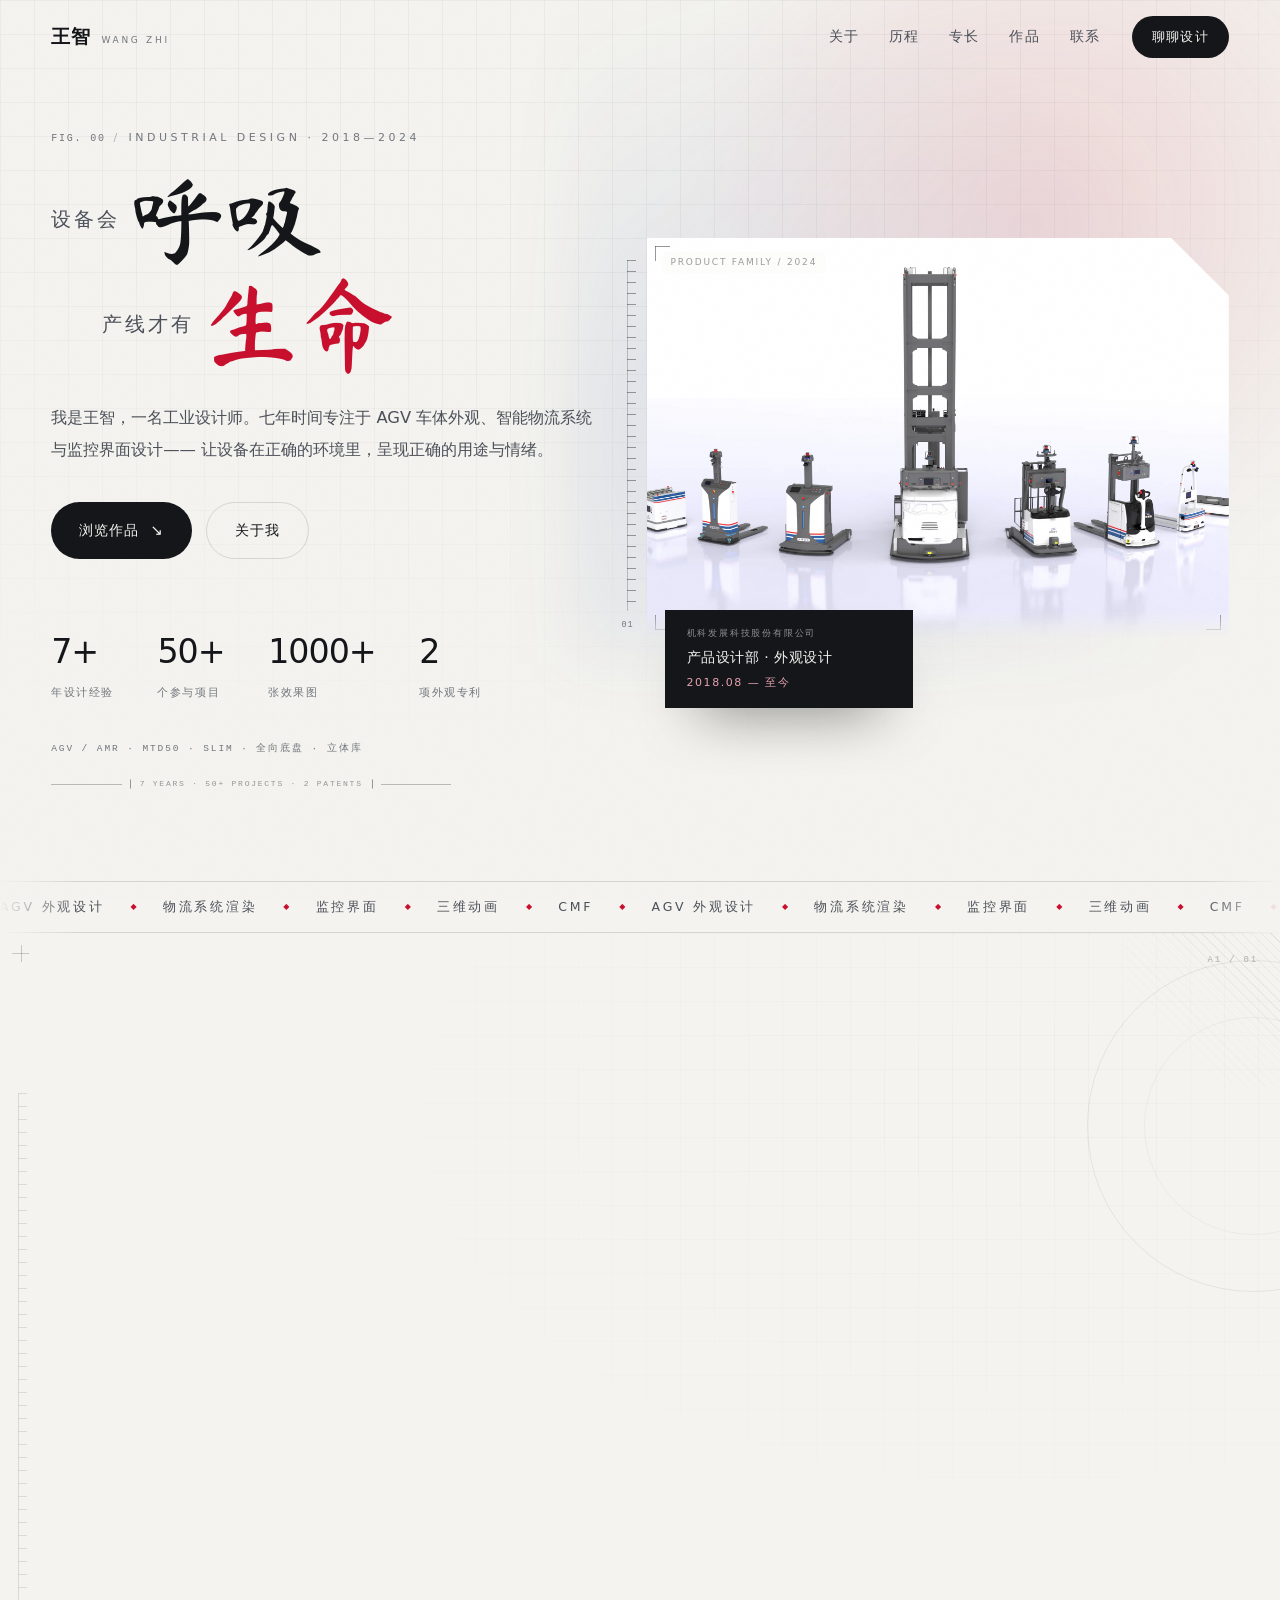
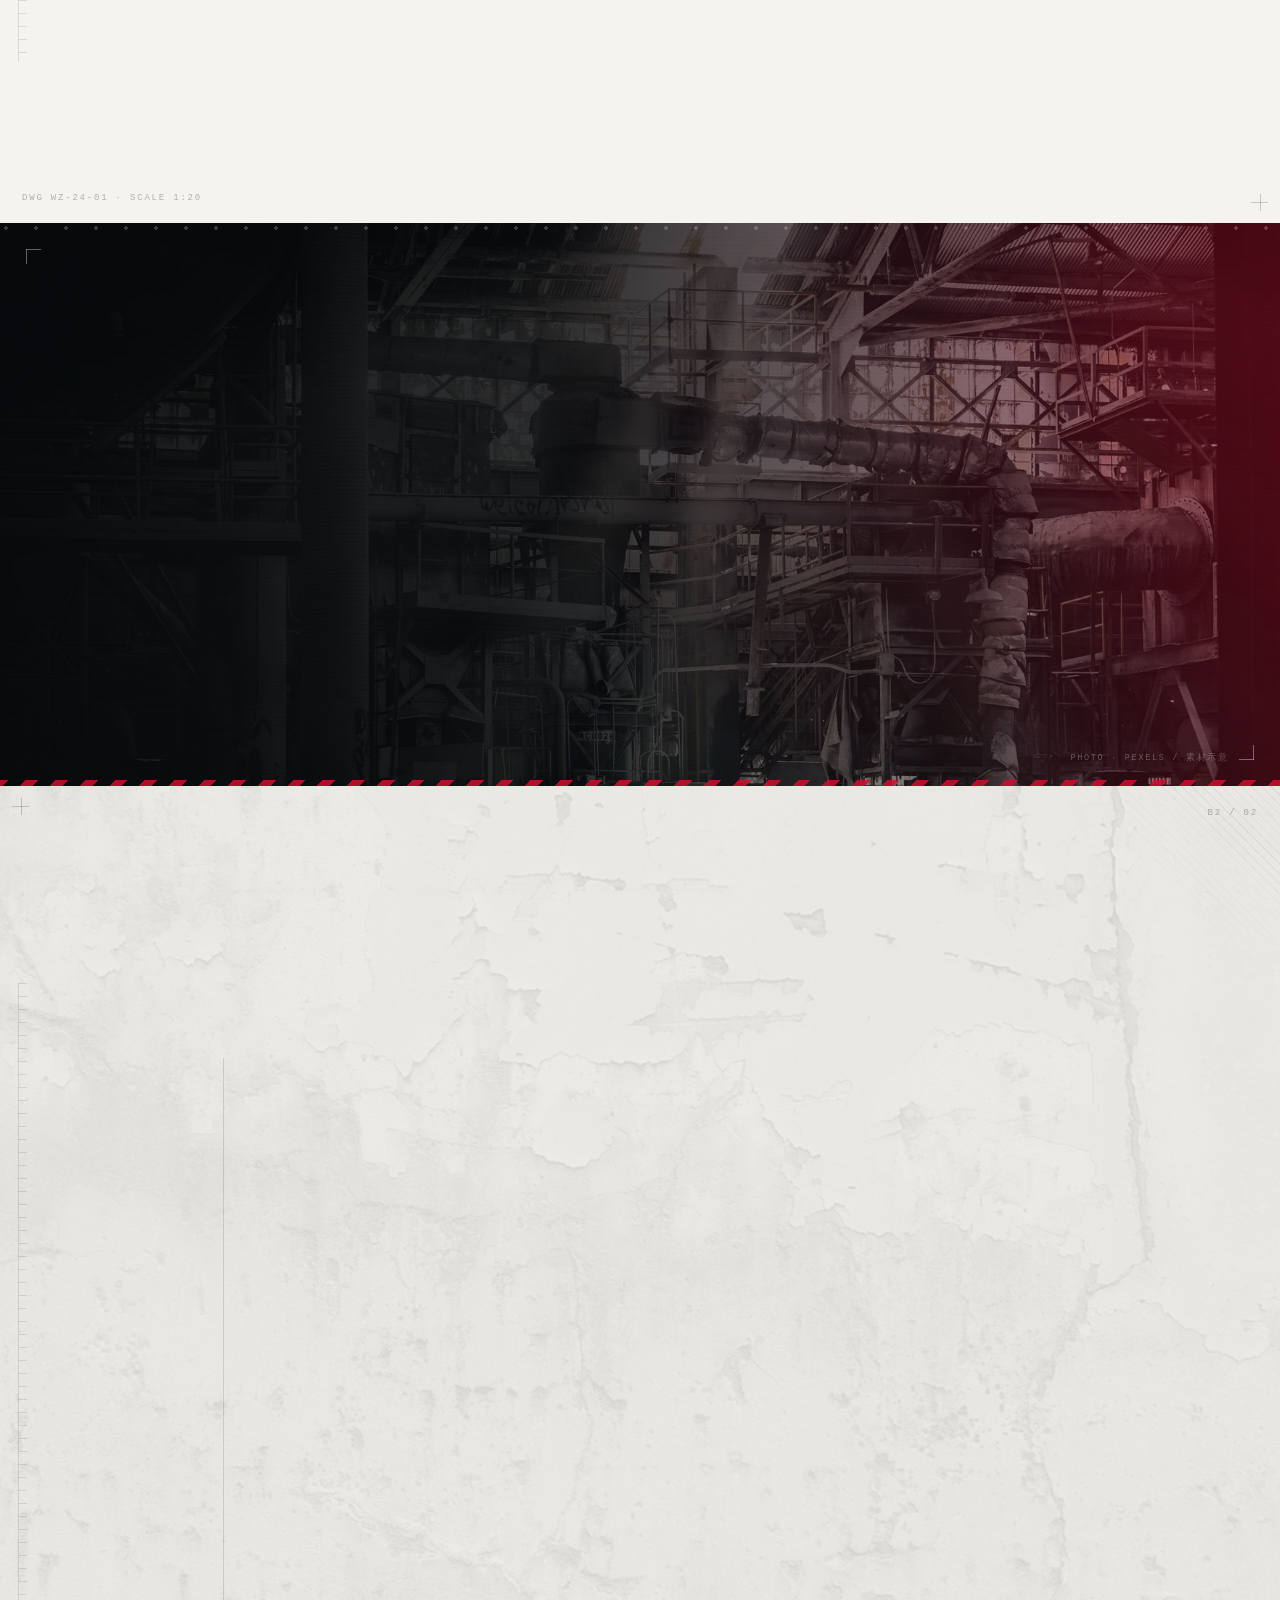
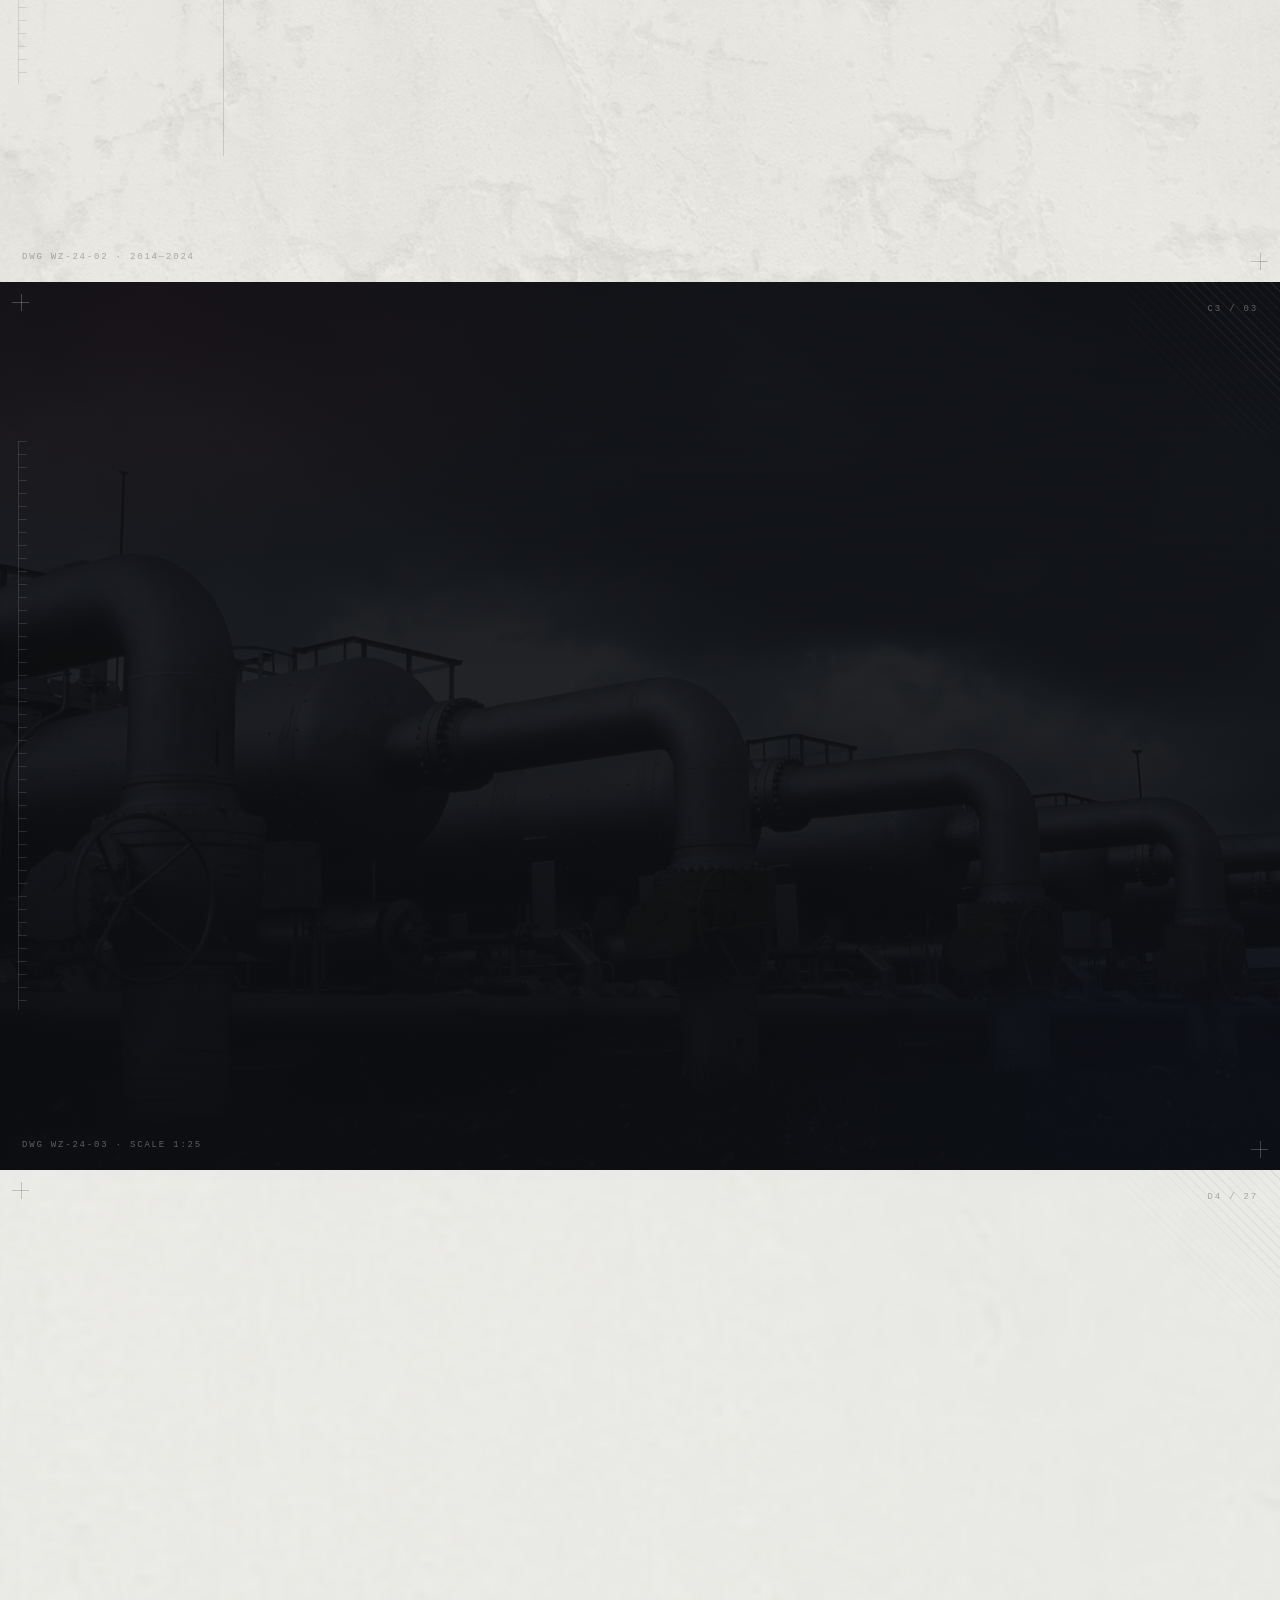
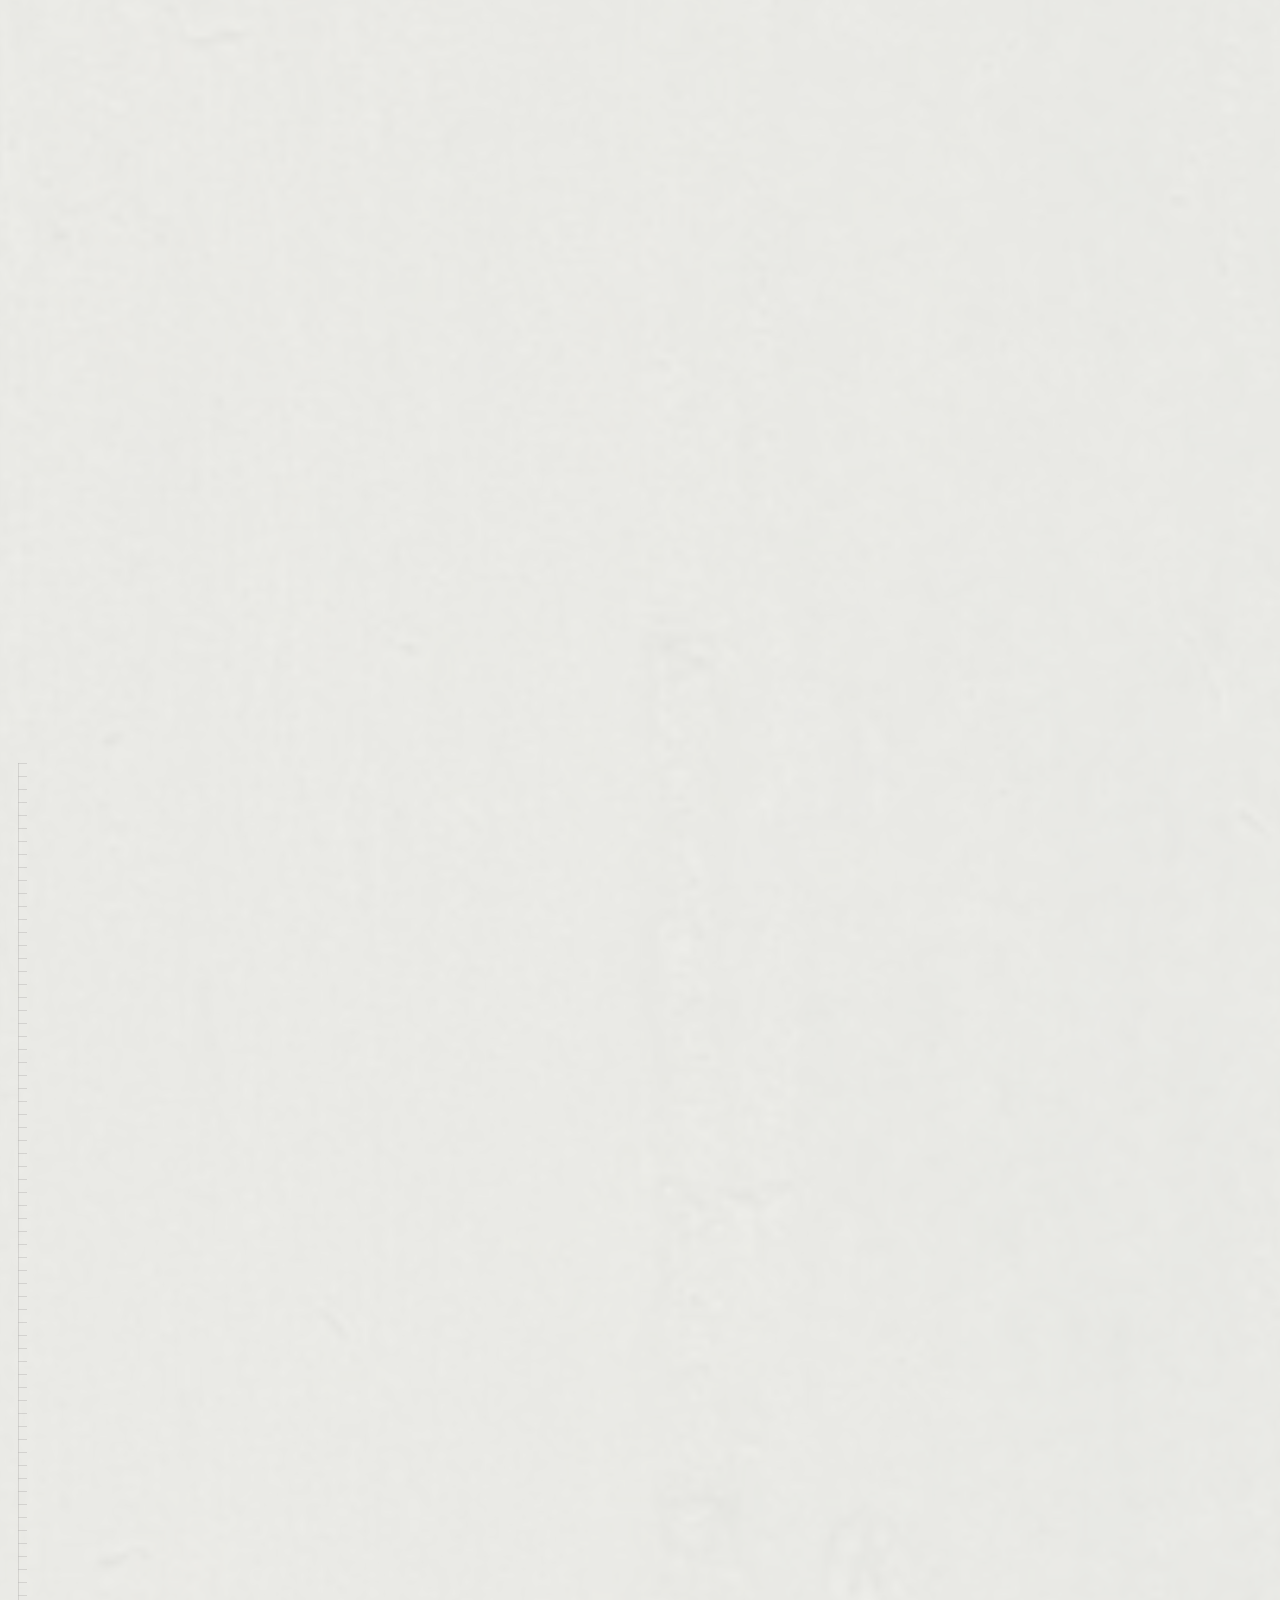
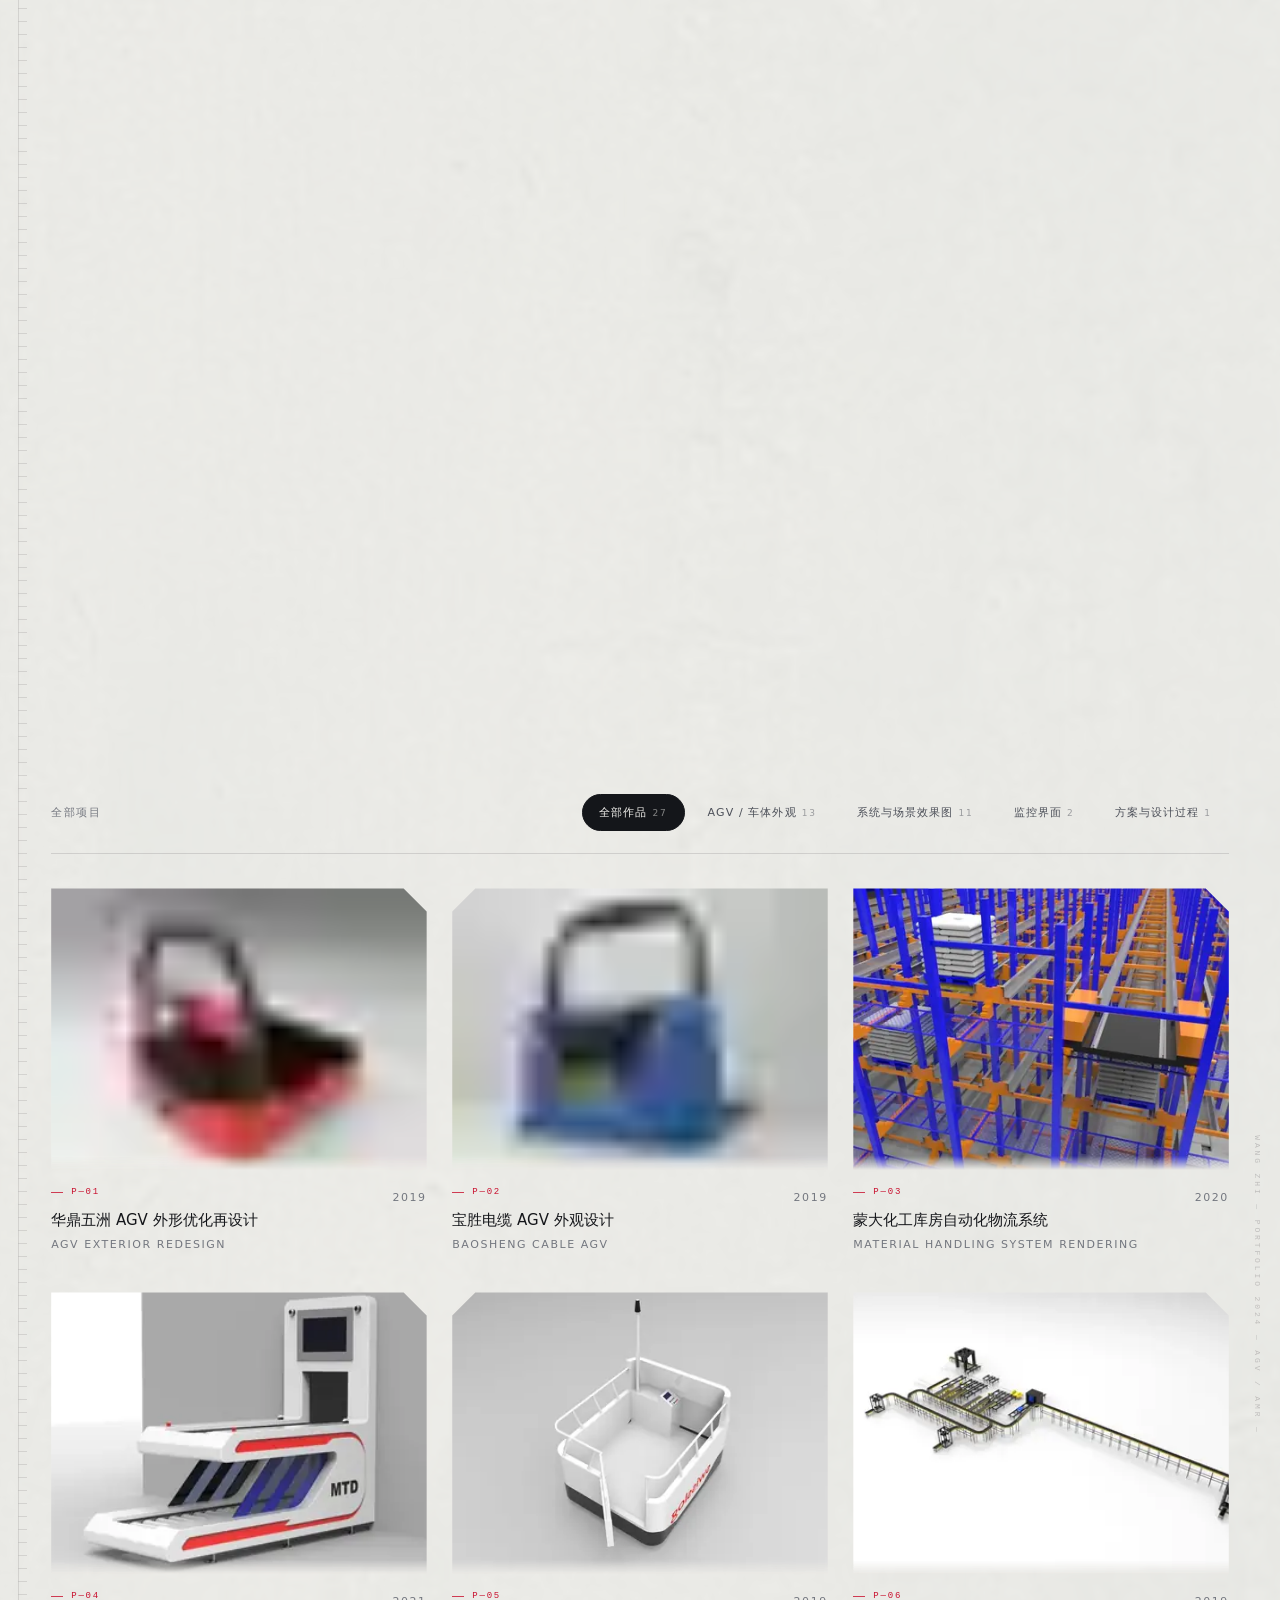
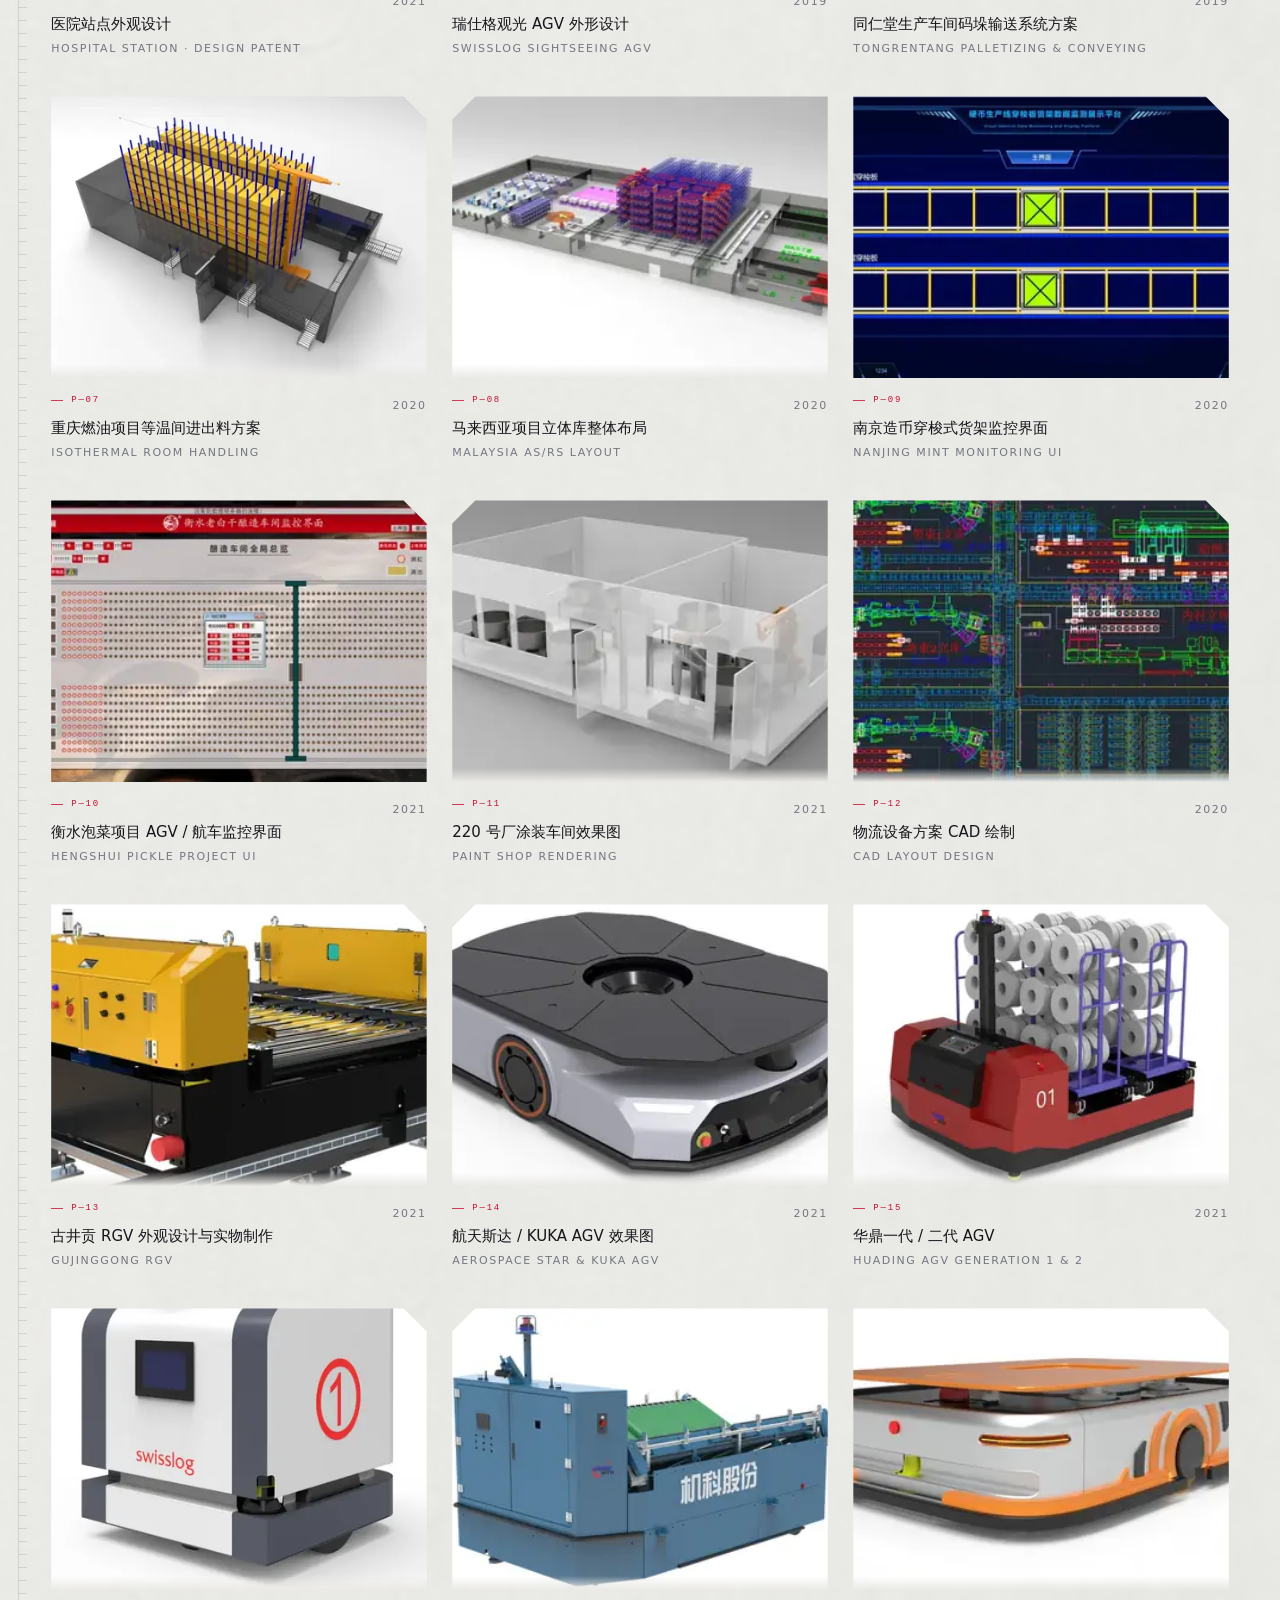
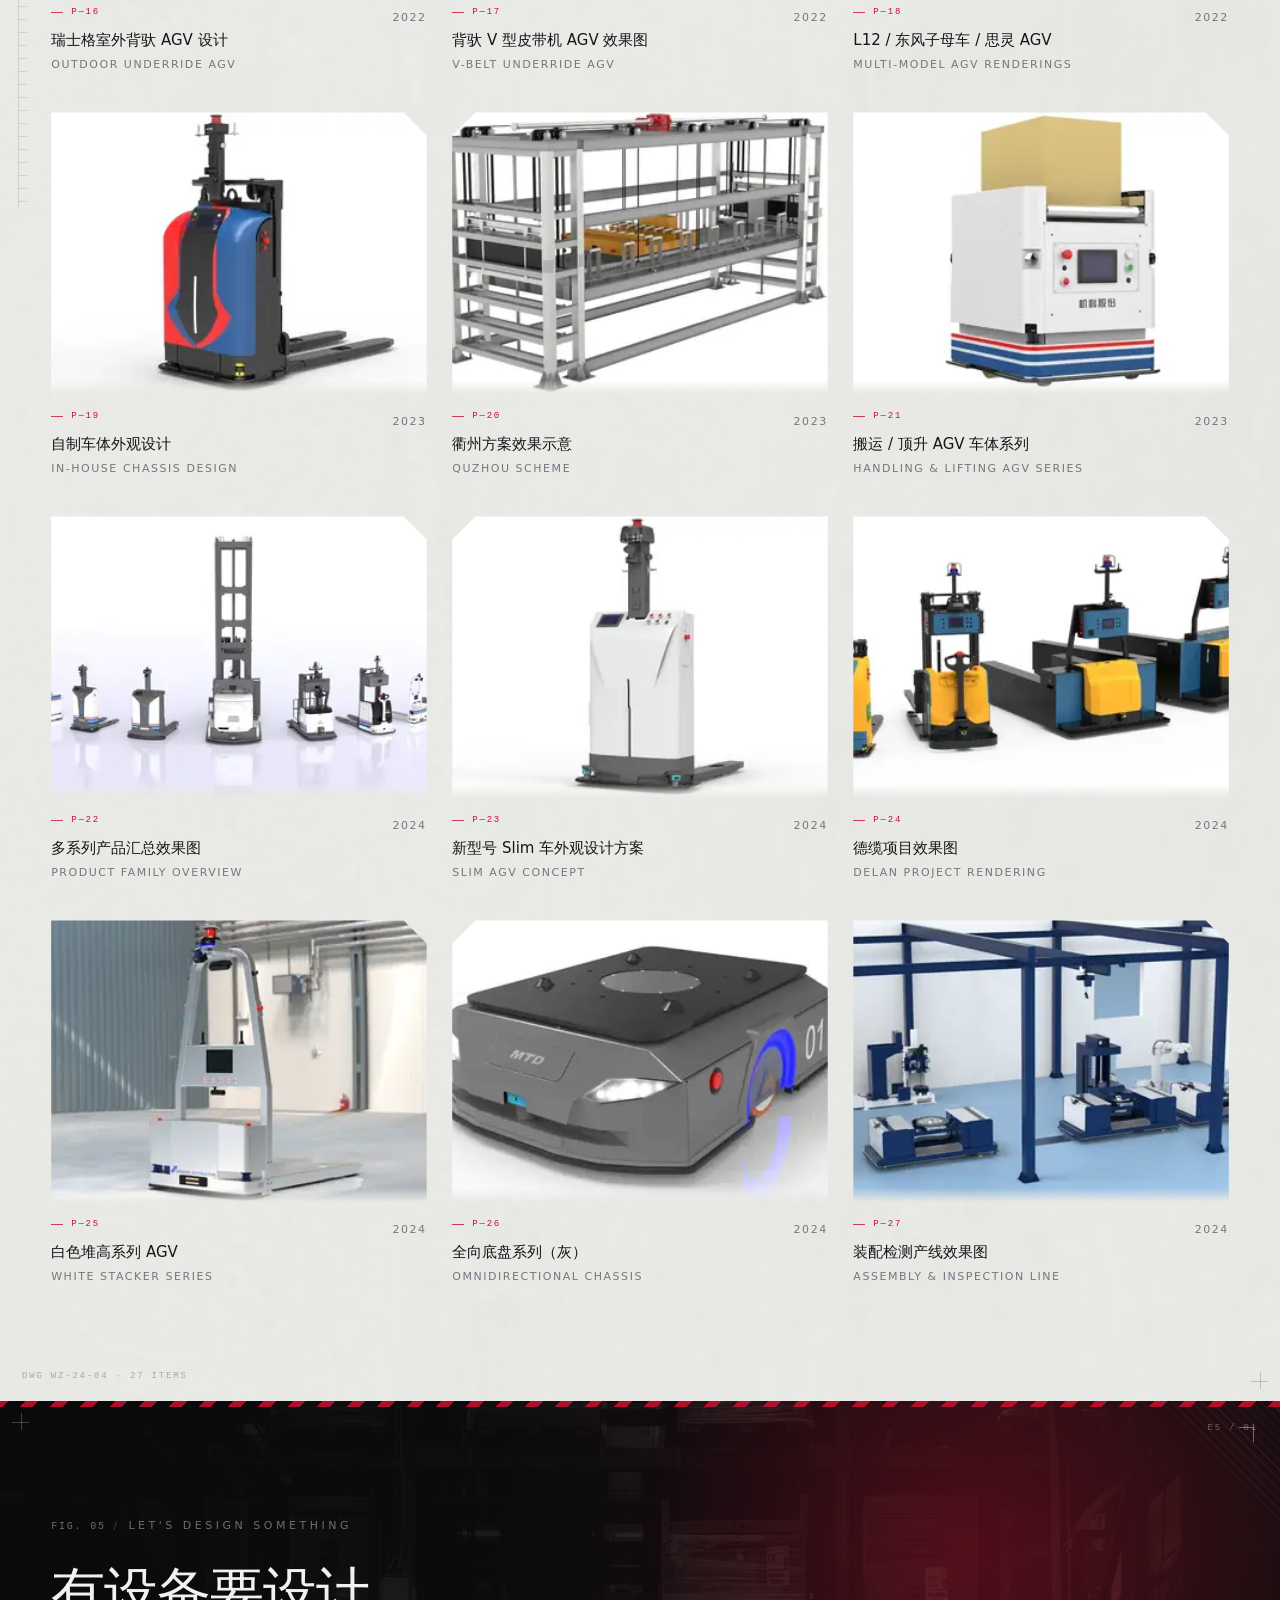
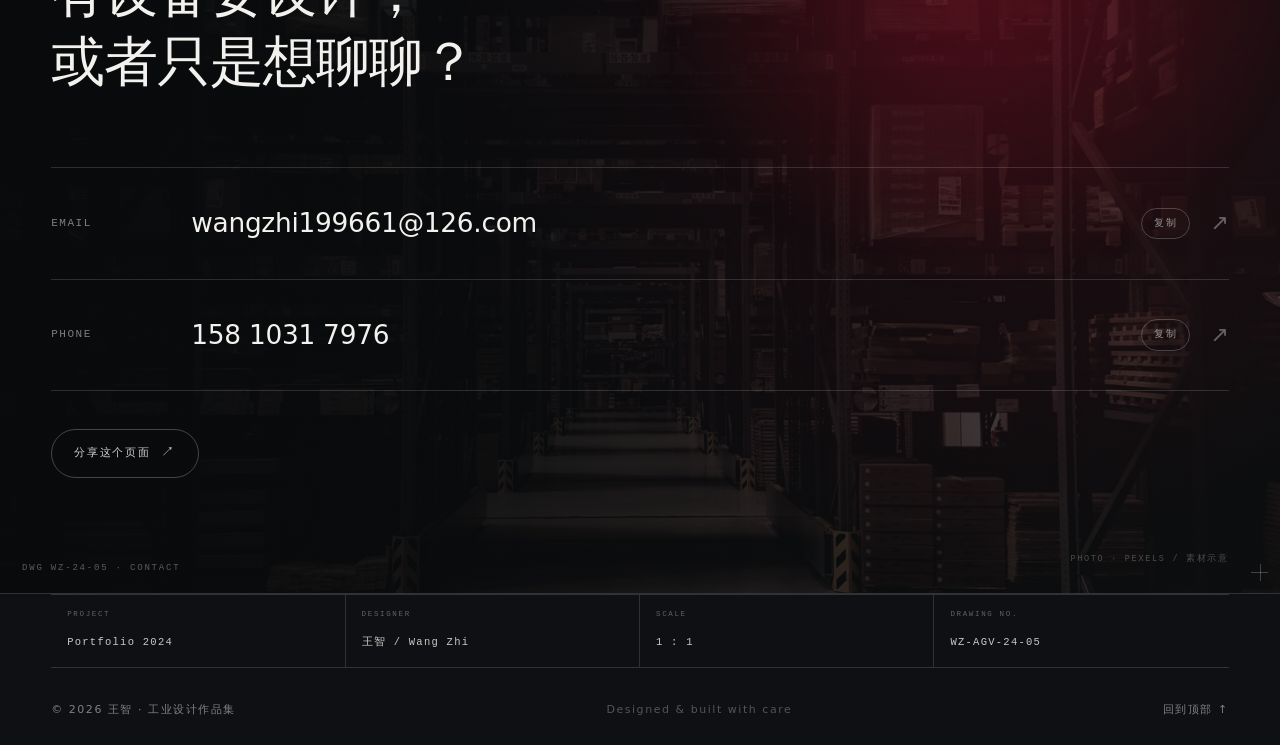
==== commit b36e7da0: "Add files via upload" ====
--- a/index.html
+++ b/index.html
@@ -8,10 +8,24 @@
 <meta name="theme-color" content="#F4F3EF" />
 <meta name="color-scheme" content="light" />
 <link rel="icon" href="assets/favicon.svg" type="image/svg+xml" />
+<link rel="apple-touch-icon" href="assets/apple-touch-icon.png" />
+<link rel="canonical" href="https://wangzhi-azh.github.io/portfolio/" />
+<meta name="robots" content="index,follow" />
+<meta property="og:type" content="website" />
+<meta property="og:site_name" content="王智 · 工业设计作品集" />
+<meta property="og:locale" content="zh_CN" />
+<meta property="og:url" content="https://wangzhi-azh.github.io/portfolio/" />
 <meta property="og:title" content="王智 · 工业设计作品集" />
 <meta property="og:description" content="AGV 与智能物流装备的外观设计、监控界面与三维视觉表达。2018—2024 作品精选。" />
-<meta property="og:type" content="website" />
-<meta property="og:image" content="assets/img/hero.webp" />
+<meta property="og:image" content="https://wangzhi-azh.github.io/portfolio/assets/og-cover.jpg" />
+<meta property="og:image:type" content="image/jpeg" />
+<meta property="og:image:width" content="1200" />
+<meta property="og:image:height" content="630" />
+<meta property="og:image:alt" content="王智 · 工业设计作品集封面" />
+<meta name="twitter:card" content="summary_large_image" />
+<meta name="twitter:title" content="王智 · 工业设计作品集" />
+<meta name="twitter:description" content="AGV 与智能物流装备的外观设计、监控界面与三维视觉表达。2018—2024 作品精选。" />
+<meta name="twitter:image" content="https://wangzhi-azh.github.io/portfolio/assets/og-cover.jpg" />
 <script type="application/ld+json">
 {
   "@context": "https://schema.org",
@@ -30,7 +44,7 @@
 <link rel="preload" as="image" href="assets/img/hero.webp" media="(min-width:901px)" />
 <link rel="preload" as="image" href="assets/img/hero-sm.webp" media="(max-width:900px)" />
 <link rel="preload" as="font" type="font/woff2" href="assets/fonts/mashan-subset.woff2" crossorigin />
-<link rel="stylesheet" href="styles.css?v=31" />
+<link rel="stylesheet" href="styles.css?v=33" />
 </head>
 <body>
 
@@ -447,7 +461,7 @@
 
 <div class="toast" id="toast" role="status" aria-live="polite"></div>
 
-<script src="data.js?v=31" defer></script>
-<script src="app.js?v=31" defer></script>
+<script src="data.js?v=33" defer></script>
+<script src="app.js?v=33" defer></script>
 </body>
 </html>
